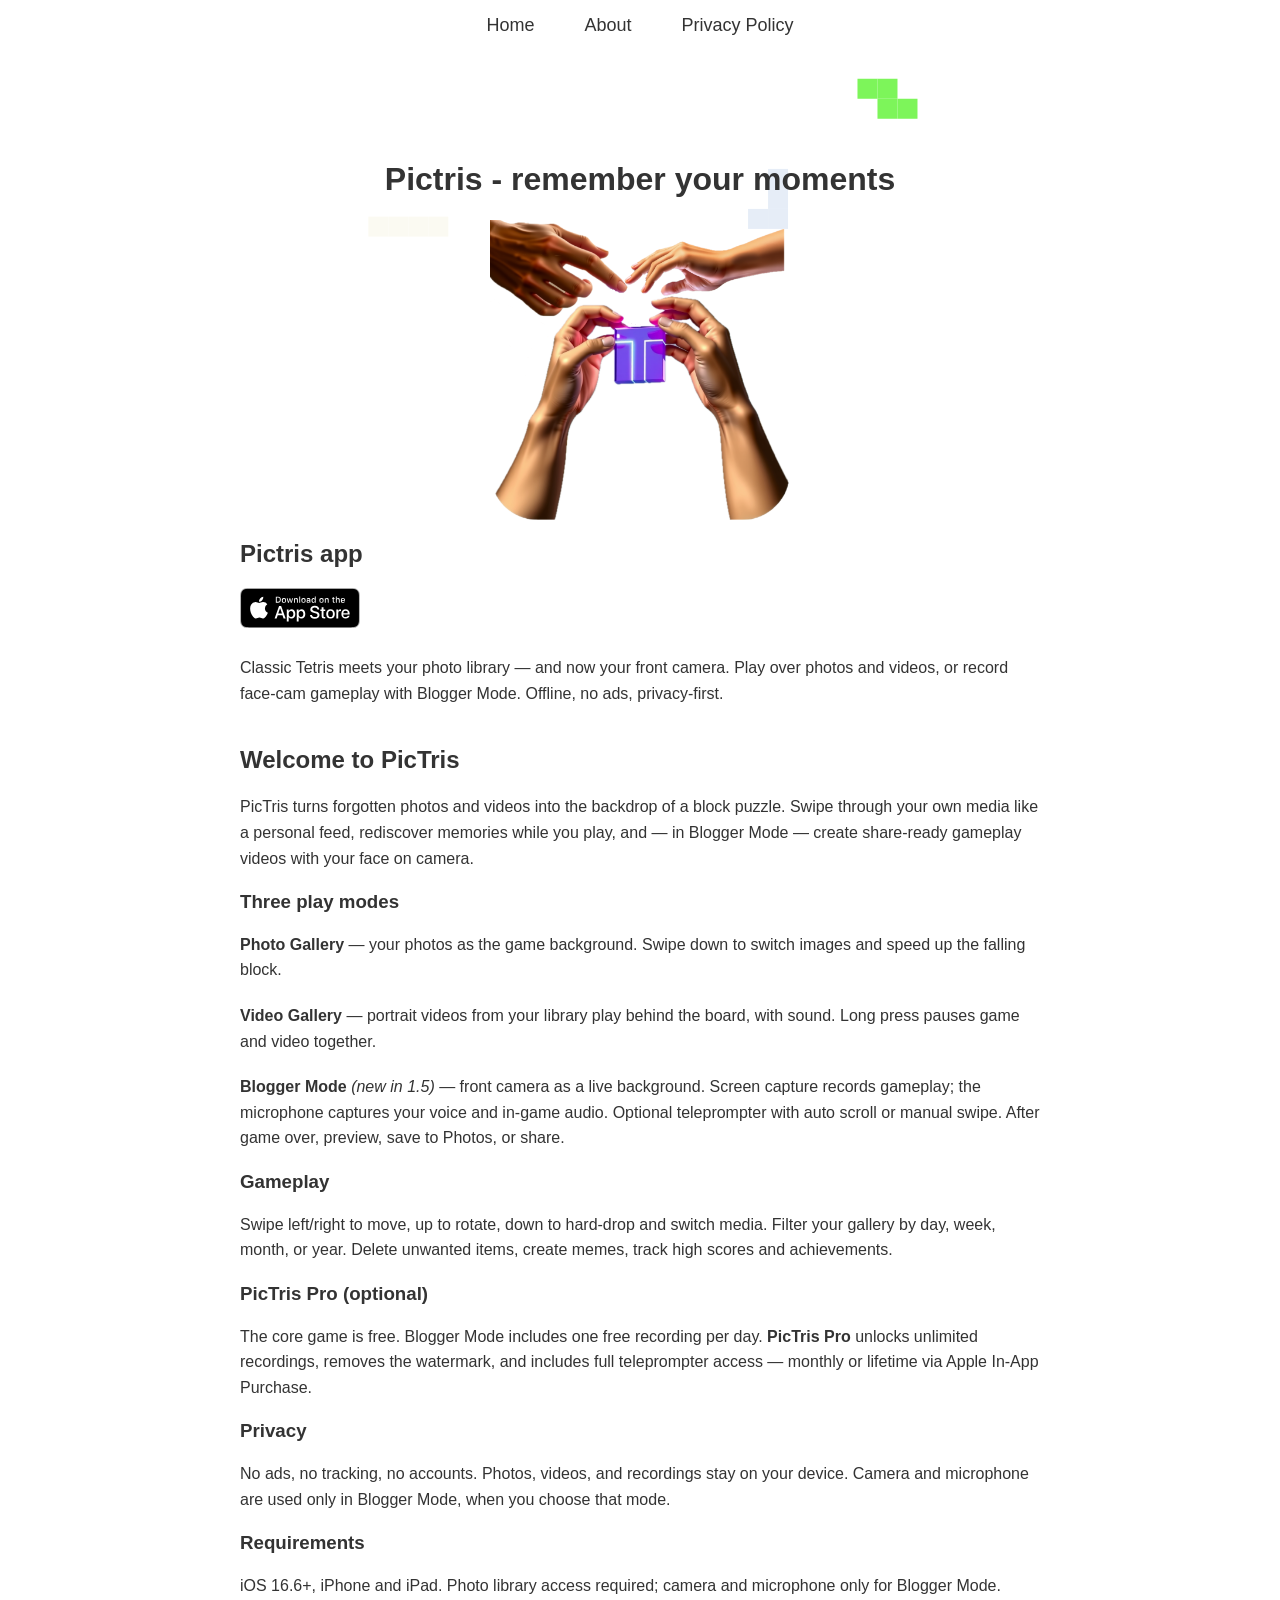
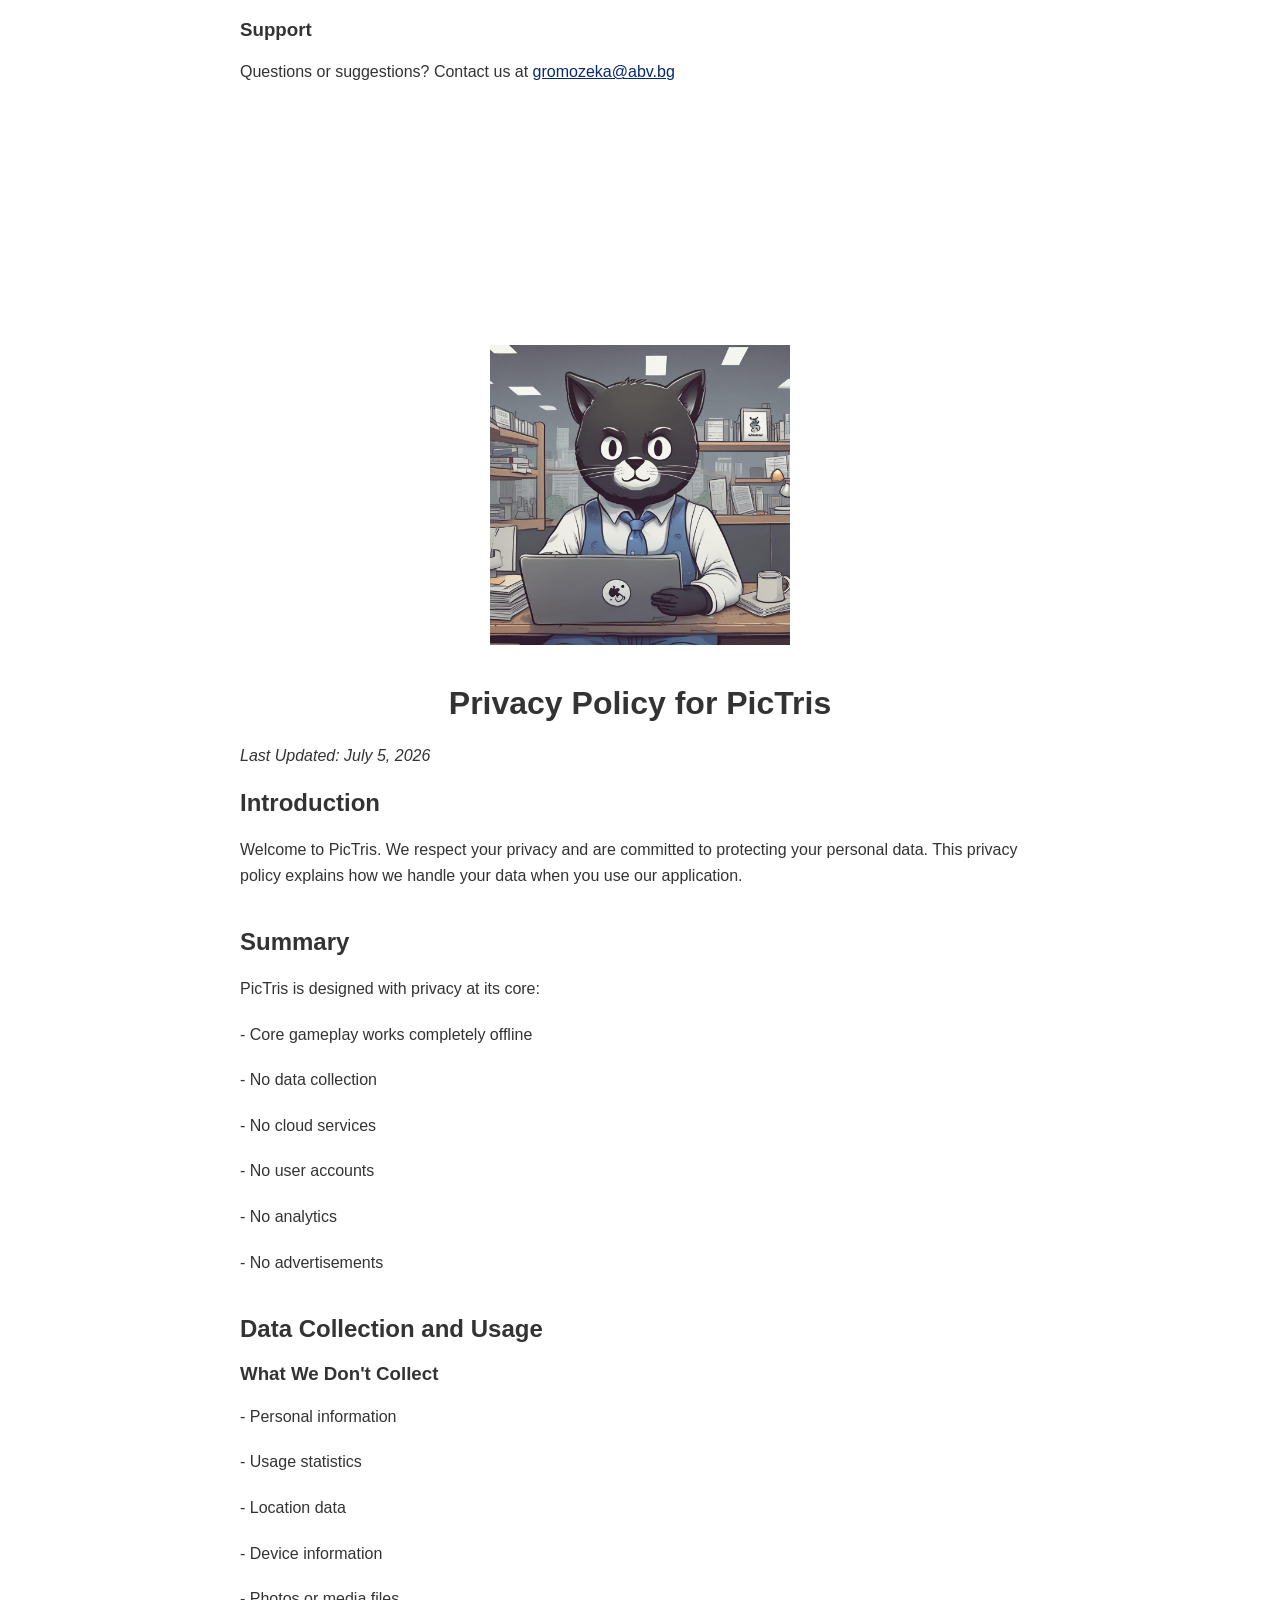
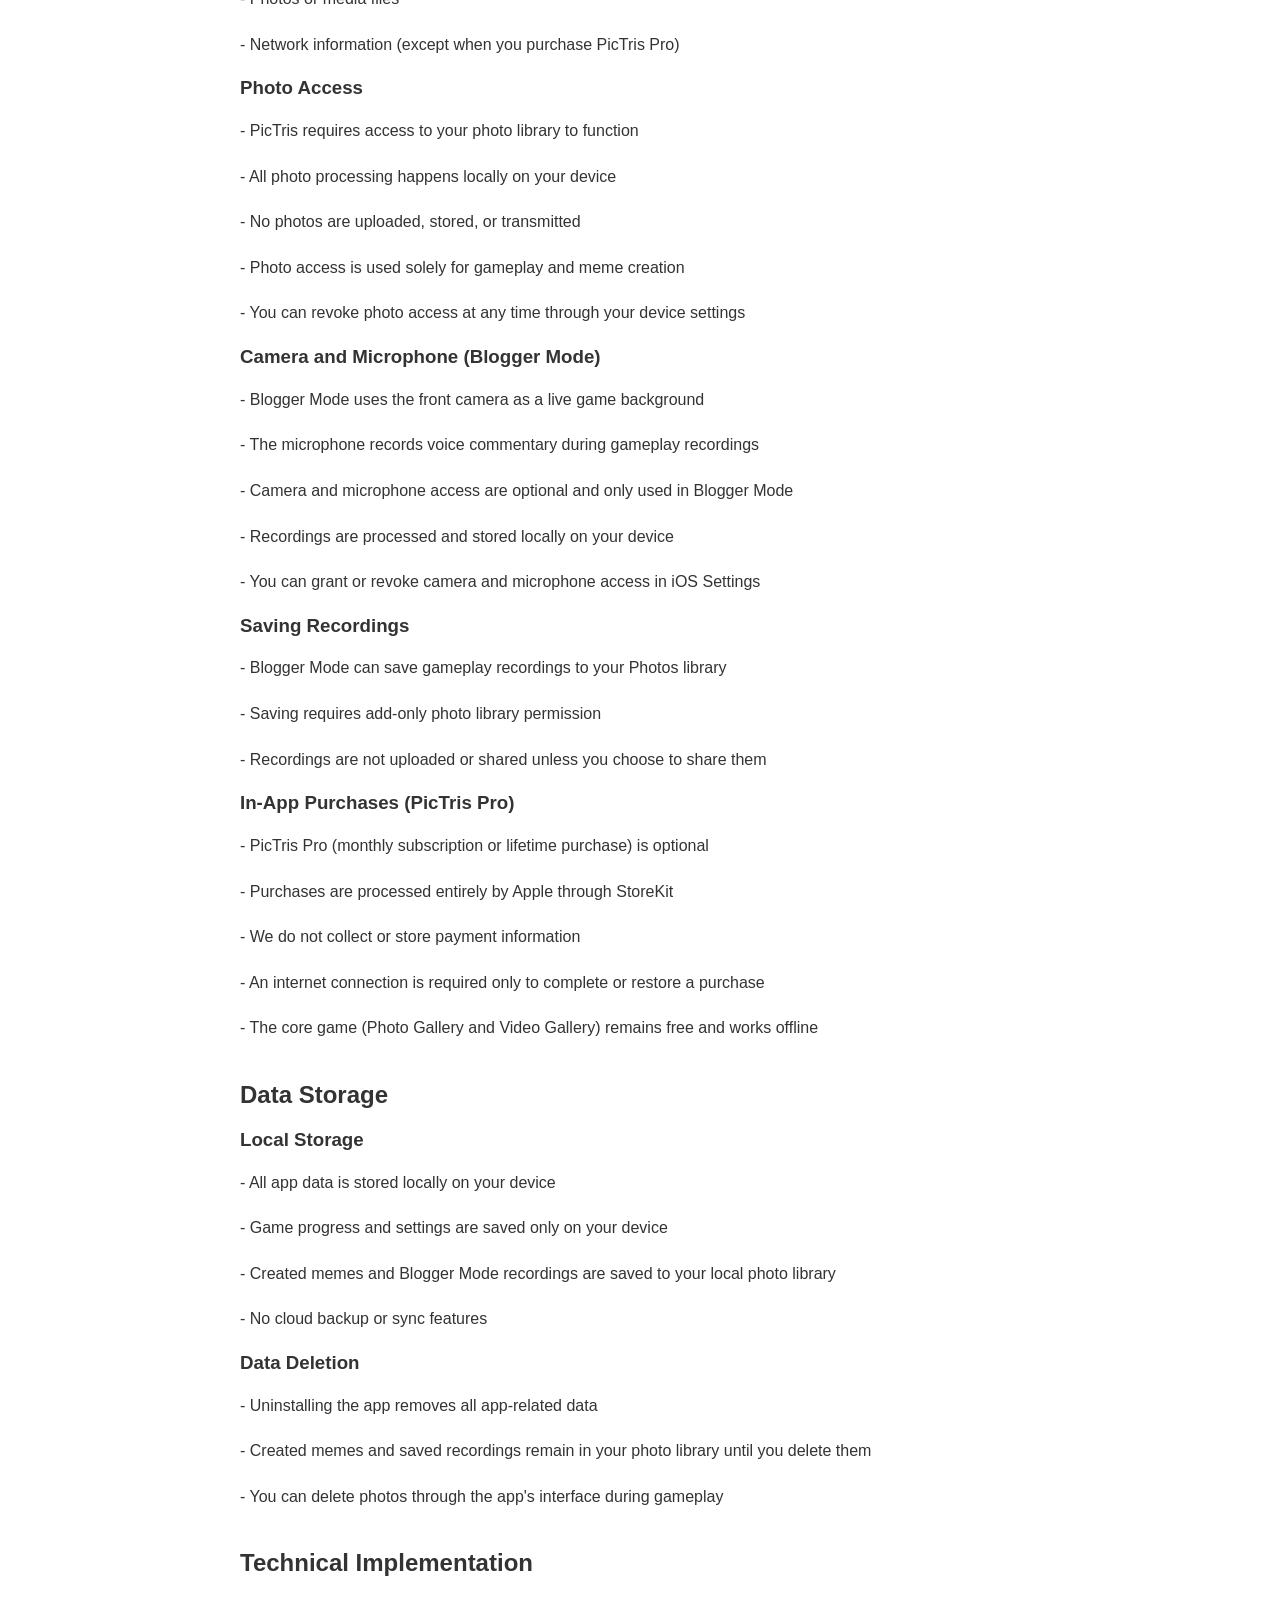
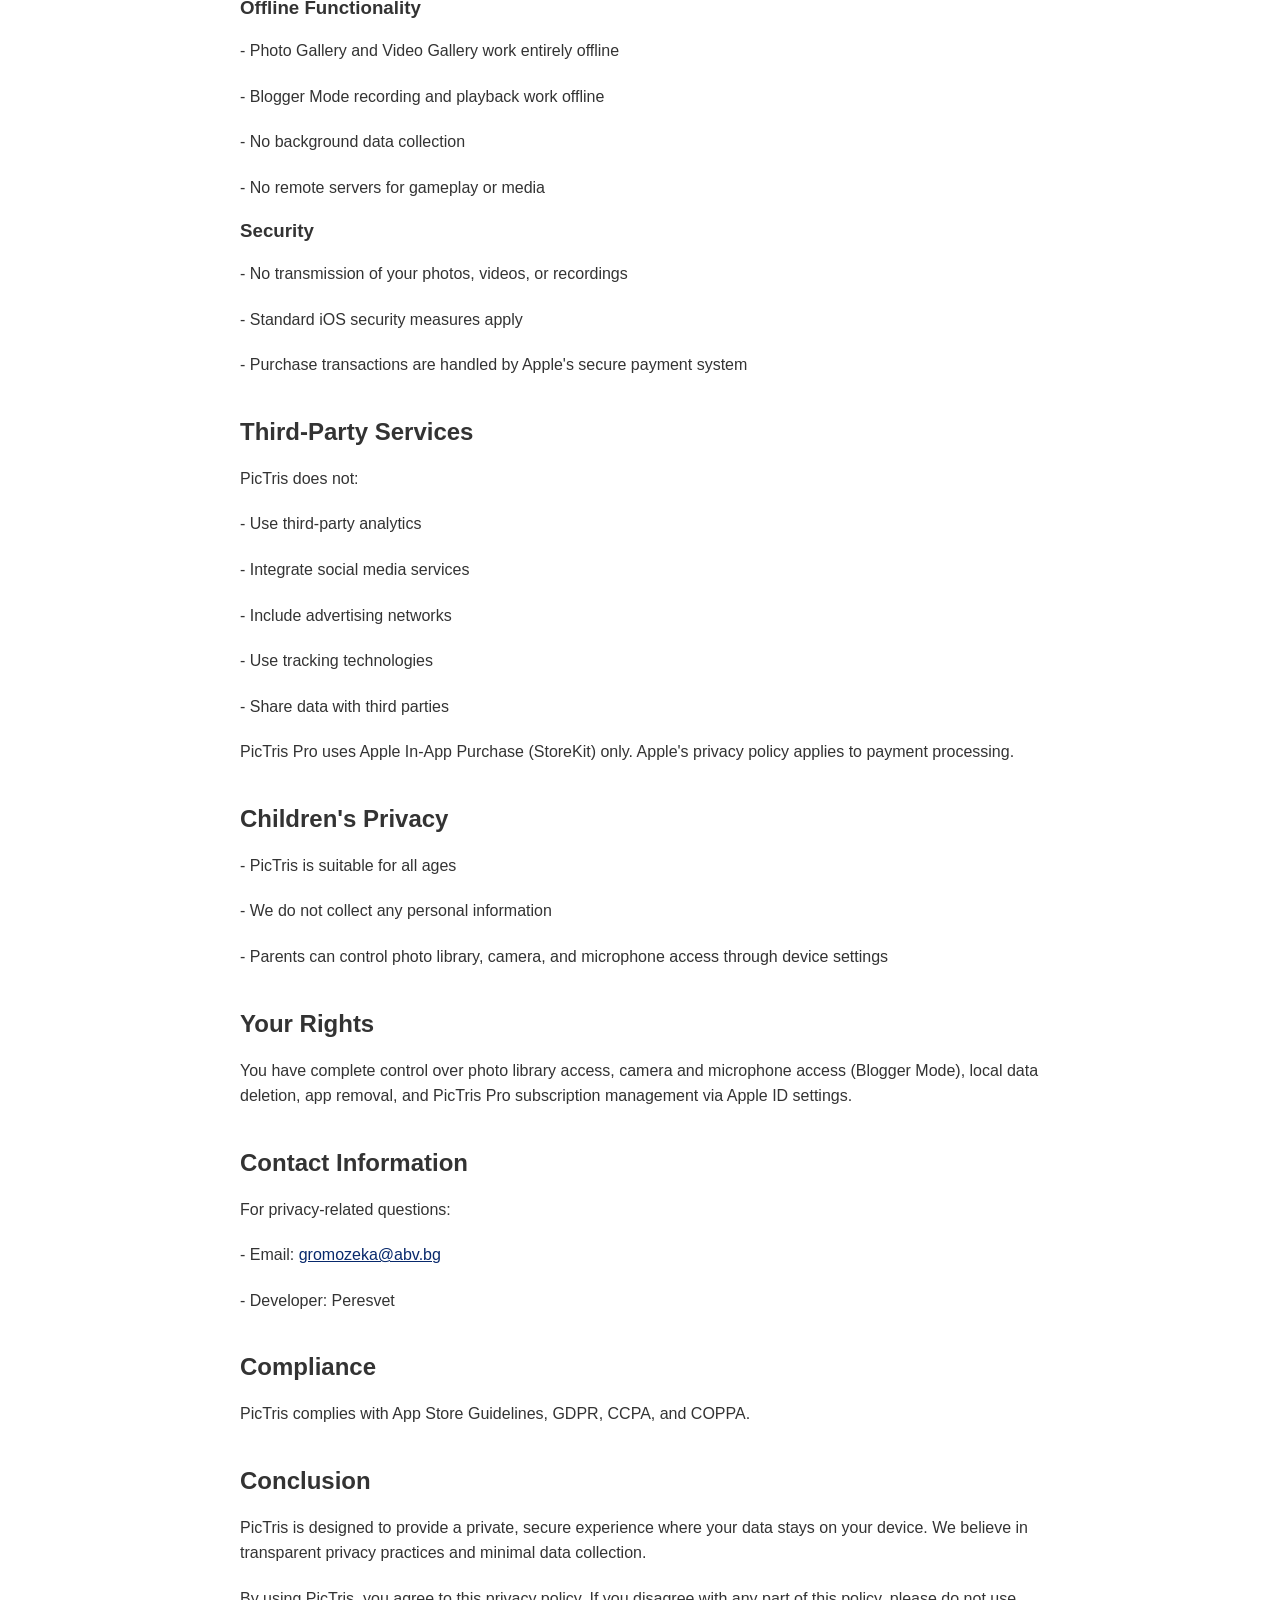
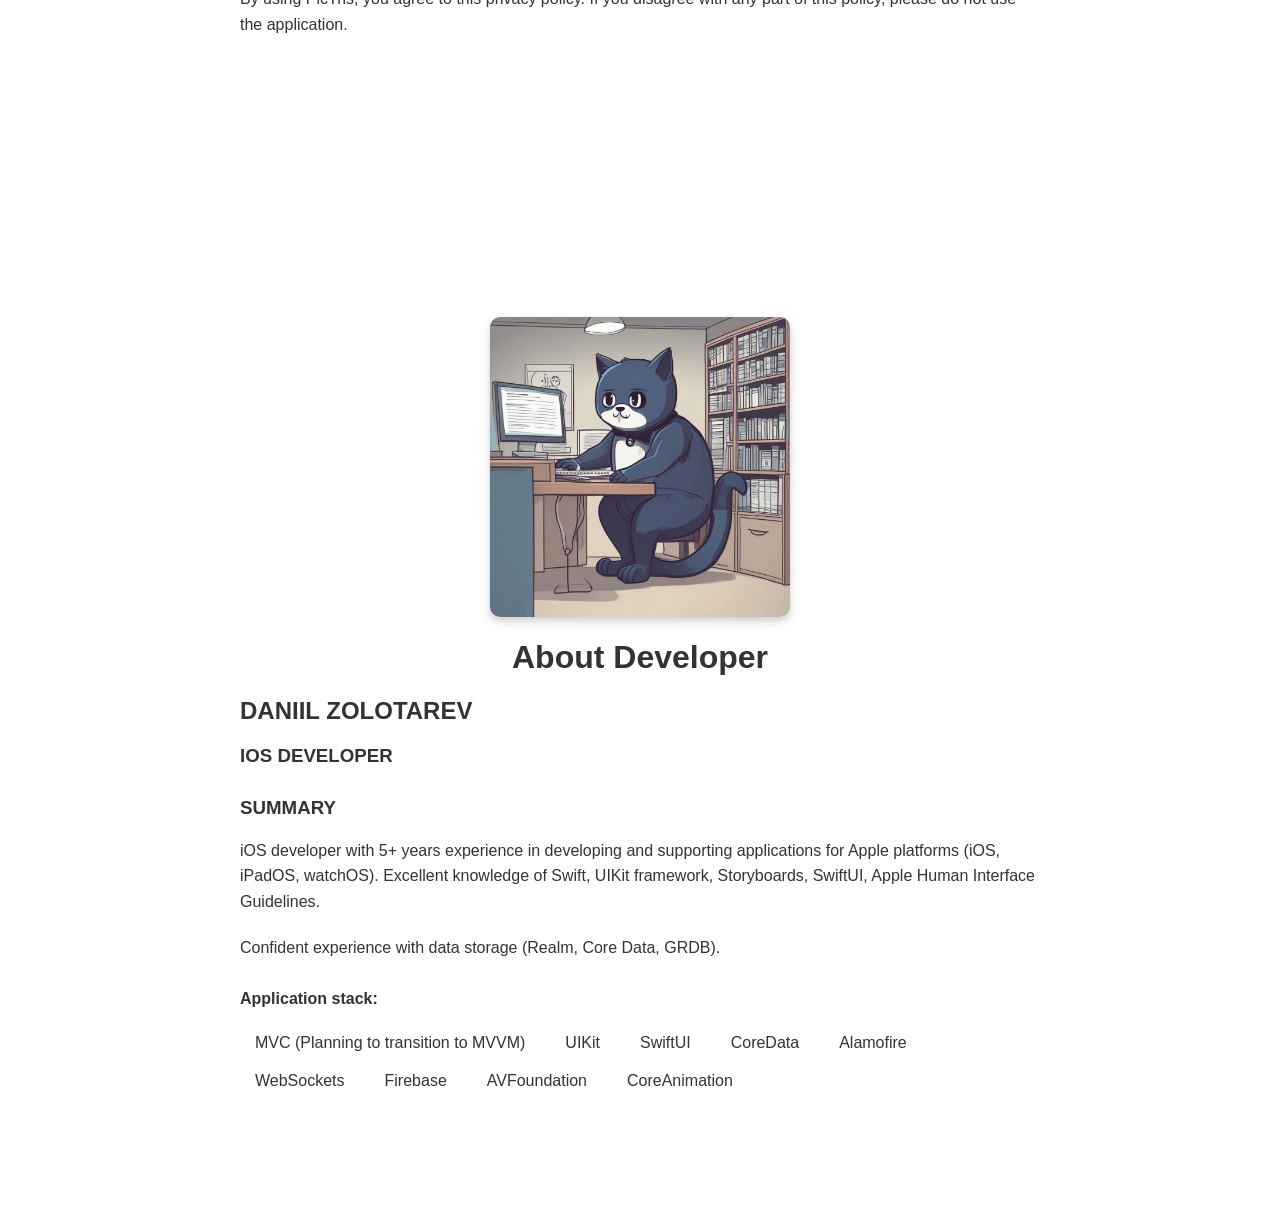
==== index.html @ 2f067158 "Update site for v1.5: Blogger Mode, Pro, privacy policy" ====
<!DOCTYPE html>
<html lang="ru">
<head>
    <meta charset="UTF-8">
    <meta name="viewport" content="width=device-width, initial-scale=1.0">
    <title>PicTris — Tetris meets your gallery</title>
    <link rel="stylesheet" href="styles.css">
    <script src="theme.js" defer></script>
    <style>
        /* Светлая тема */
        :root[data-theme="light"] {
            --bg-color: #ffffff;
            --text-color: #333333;
            --content-bg: rgba(255, 255, 255, 0.9);
            --menu-bg: rgba(255, 255, 255, 0.9);
            --link-color: #08296c;
            --heading-color: #333333;
            --privacy-bg: rgba(255, 255, 255, 0.9);
            --privacy-text: #333333;
            --background-color: #ffffff;
        }

        /* Темная тема */
        :root[data-theme="dark"] {
            --bg-color: #000000;
            --text-color: #ffffff;
            --content-bg: rgba(0, 0, 0, 0.7);
            --menu-bg: rgba(0, 0, 0, 0.7);
            --link-color: #ffffff;
            --heading-color: #ffffff;
            --privacy-bg: rgba(0, 0, 0, 0.7);
            --privacy-text: #ffffff;
            --background-color: #000000;
        }

        body {
            margin: 0;
            overflow-x: hidden;
            background-color: var(--bg-color);
            font-family: Arial, sans-serif;
            color: var(--text-color);
            transition: background-color 0.3s ease, color 0.3s ease;
        }
        canvas {
            position: fixed;
            top: 0;
            left: 0;
            z-index: -1;
            background-color: var(--bg-color);
        }
        .content {
            position: relative;
            z-index: 1;
            max-width: 800px;
            margin: 40px auto;
            padding: 20px;
            background: var(--content-bg);
            border-radius: 10px;
            overflow-wrap: break-word;
            word-wrap: break-word;
            color: var(--text-color);
        }
        h1, h2, h3, h4, h5, h6 {
            color: var(--heading-color);
        }
        p {
            line-height: 1.6;
            margin-bottom: 20px;
            color: var(--text-color);
            background-color: var(--background-color);
            transition: background-color 0.3s ease;
        }
        .section {
            margin-bottom: 40px;
        }
        .menu {
            position: fixed;
            top: 0;
            width: 100%;
            background: var(--menu-bg);
            z-index: 1000;
        }
        .menu nav ul {
            list-style: none;
            padding: 0;
            margin: 0;
            display: flex;
            justify-content: center;
        }
        .menu nav ul li {
            padding: 15px 25px;
        }
        .menu nav ul li a {
            color: var(--text-color);
            text-decoration: none;
            font-size: 18px;
            transition: color 0.3s ease;
        }
        .menu nav ul li a:hover {
            color: var(--link-color);
        }
        .content-section {
            padding: 80px 20px 20px;
            min-height: 100vh;
        }
        #privacy {
            background: var(--privacy-bg);
            color: var(--privacy-text);
        }
        @media (prefers-color-scheme: dark) {
            :root {
                --background-color: #1a1a1a;
                --text-color: #ffffff;
            }
        }
        @media (prefers-color-scheme: light) {
            :root {
                --background-color: #ffffff;
                --text-color: #333333;
            }
        }
        a {
            color: var(--link-color);
            transition: color 0.3s ease;
        }
        /* Добавляем плавные переходы для всех элементов */
        *, *::before, *::after {
            transition: background-color 0.3s ease, color 0.3s ease;
        }
        /* Стили для бейджей App Store */
        .app-store-badge {
            transition: opacity 0.3s ease;
        }

        /* В светлой теме показываем черный бейдж */
        :root[data-theme="light"] .light-badge {
            display: inline-block;
        }
        :root[data-theme="light"] .dark-badge {
            display: none;
        }

        /* В темной теме показываем белый бейдж */
        :root[data-theme="dark"] .light-badge {
            display: none;
        }
        :root[data-theme="dark"] .dark-badge {
            display: inline-block;
        }

        h1 {
            text-align: center;
            color: var(--heading-color);
        }

        /* Стили для логотипа Sign in with Apple */
        .apple-sign-in-logo {
            transition: opacity 0.3s ease;
        }

        /* В светлой теме показываем черный логотип */
        :root[data-theme="light"] .apple-sign-in-logo {
            filter: none;
        }

        /* В темной теме инвертируем цвет логотипа */
        :root[data-theme="dark"] .apple-sign-in-logo {
            filter: invert(1);
        }

        /* Стили для секции About */
        .summary-section, .experience-section {
            margin: 30px 0;
        }

        .date {
            color: var(--text-color);
            font-style: italic;
        }

        .position {
            font-weight: bold;
            color: var(--heading-color);
        }

        .tech-stack {
            list-style-type: none;
            padding: 0;
            display: flex;
            flex-wrap: wrap;
            gap: 10px;
        }

        .tech-stack li {
            background: var(--content-bg);
            padding: 5px 15px;
            border-radius: 15px;
            color: var(--text-color);
        }

        .developer-cat {
            box-shadow: 0 4px 8px rgba(0, 0, 0, 0.2);
            transition: transform 0.3s ease;
        }
        
        .developer-cat:hover {
            transform: scale(1.02);
        }
    </style>
</head>
<body>
    <canvas id="canvas"></canvas>
    
    <div class="menu">
        <nav>
            <ul>
                <li><a href="#start">Home</a></li>
                <li><a href="#about">About</a></li>
                <li><a href="#privacy">Privacy Policy</a></li>
            </ul>
        </nav>
    </div>

    <div id="home" class="content-section">
        <div class="content">
            <h1>Pictris - remember your moments</h1>
            
            <div class="section">
                <img src="images/arm_pictris3.png" 
                 alt="icon pictris"
                 width="300" 
                 height="300"
                 style="display: block; margin: 0 auto;"
                 title="icon pictris">
                 <h2>Pictris app</h2>
               
                <p>
                    <a href="https://apps.apple.com/bg/app/pictris/id6739788238" target="_blank" rel="noopener noreferrer">
                        <img src="images/US/Download_on_App_Store/Black_lockup/SVG/Download_on_the_App_Store_Badge_US-UK_RGB_blk_092917.svg" 
                             alt="Download on App Store"
                             width="120" 
                             height="40"
                             title="Download on App Store"
                             class="app-store-badge light-badge">
                        <img src="images/US/Download_on_App_Store/White_lockup/SVG/Download_on_the_App_Store_Badge_US-UK_RGB_wht_092917.svg" 
                             alt="Download on App Store"
                             width="120" 
                             height="40"
                             title="Download on App Store"
                             class="app-store-badge dark-badge">
                    </a>
                
                </p>
                <p>Classic Tetris meets your photo library — and now your front camera. Play over photos and videos, or record face-cam gameplay with Blogger Mode. Offline, no ads, privacy-first.</p>
            </div>

            <div class="section" id="start">
                <h2>Welcome to PicTris</h2>
                <p>PicTris turns forgotten photos and videos into the backdrop of a block puzzle. Swipe through your own media like a personal feed, rediscover memories while you play, and — in Blogger Mode — create share-ready gameplay videos with your face on camera.</p>

                <h3>Three play modes</h3>
                <p><strong>Photo Gallery</strong> — your photos as the game background. Swipe down to switch images and speed up the falling block.</p>
                <p><strong>Video Gallery</strong> — portrait videos from your library play behind the board, with sound. Long press pauses game and video together.</p>
                <p><strong>Blogger Mode</strong> <em>(new in 1.5)</em> — front camera as a live background. Screen capture records gameplay; the microphone captures your voice and in-game audio. Optional teleprompter with auto scroll or manual swipe. After game over, preview, save to Photos, or share.</p>

                <h3>Gameplay</h3>
                <p>Swipe left/right to move, up to rotate, down to hard-drop and switch media. Filter your gallery by day, week, month, or year. Delete unwanted items, create memes, track high scores and achievements.</p>

                <h3>PicTris Pro (optional)</h3>
                <p>The core game is free. Blogger Mode includes one free recording per day. <strong>PicTris Pro</strong> unlocks unlimited recordings, removes the watermark, and includes full teleprompter access — monthly or lifetime via Apple In-App Purchase.</p>

                <h3>Privacy</h3>
                <p>No ads, no tracking, no accounts. Photos, videos, and recordings stay on your device. Camera and microphone are used only in Blogger Mode, when you choose that mode.</p>

                <h3>Requirements</h3>
                <p>iOS 16.6+, iPhone and iPad. Photo library access required; camera and microphone only for Blogger Mode.</p>

                <h3>Support</h3>
                <p>Questions or suggestions? Contact us at <a href="mailto:gromozeka@abv.bg">gromozeka@abv.bg</a></p>
            </div>
        </div>
    </div>

    <div id="privacy" class="content-section">
        <div class="content">
            <div class="section">
                <img src="images/Cat with planshet.jpg" 
                     alt="cat with laptop"
                     width="300" 
                     height="300"
                     style="display: block; margin: 0 auto;"
                     title="cat with laptop">
            </div>
            
            <h1>Privacy Policy for PicTris</h1>
            <p class="date">Last Updated: July 5, 2026</p>
            
            <div class="section">
                <h2>Introduction</h2>
                <p>Welcome to PicTris. We respect your privacy and are committed to protecting your personal data. This privacy policy explains how we handle your data when you use our application.</p>
            </div>

            <div class="section">
                <h2>Summary</h2>
                <p>PicTris is designed with privacy at its core:</p>
                <p>- Core gameplay works completely offline</p>
                <p>- No data collection</p>
                <p>- No cloud services</p>
                <p>- No user accounts</p>
                <p>- No analytics</p>
                <p>- No advertisements</p>
            </div>

            <div class="section">
                <h2>Data Collection and Usage</h2>
                <h3>What We Don't Collect</h3>
                <p>- Personal information</p>
                <p>- Usage statistics</p>
                <p>- Location data</p>
                <p>- Device information</p>
                <p>- Photos or media files</p>
                <p>- Network information (except when you purchase PicTris Pro)</p>

                <h3>Photo Access</h3>
                <p>- PicTris requires access to your photo library to function</p>
                <p>- All photo processing happens locally on your device</p>
                <p>- No photos are uploaded, stored, or transmitted</p>
                <p>- Photo access is used solely for gameplay and meme creation</p>
                <p>- You can revoke photo access at any time through your device settings</p>

                <h3>Camera and Microphone (Blogger Mode)</h3>
                <p>- Blogger Mode uses the front camera as a live game background</p>
                <p>- The microphone records voice commentary during gameplay recordings</p>
                <p>- Camera and microphone access are optional and only used in Blogger Mode</p>
                <p>- Recordings are processed and stored locally on your device</p>
                <p>- You can grant or revoke camera and microphone access in iOS Settings</p>

                <h3>Saving Recordings</h3>
                <p>- Blogger Mode can save gameplay recordings to your Photos library</p>
                <p>- Saving requires add-only photo library permission</p>
                <p>- Recordings are not uploaded or shared unless you choose to share them</p>

                <h3>In-App Purchases (PicTris Pro)</h3>
                <p>- PicTris Pro (monthly subscription or lifetime purchase) is optional</p>
                <p>- Purchases are processed entirely by Apple through StoreKit</p>
                <p>- We do not collect or store payment information</p>
                <p>- An internet connection is required only to complete or restore a purchase</p>
                <p>- The core game (Photo Gallery and Video Gallery) remains free and works offline</p>
            </div>

            <div class="section">
                <h2>Data Storage</h2>
                <h3>Local Storage</h3>
                <p>- All app data is stored locally on your device</p>
                <p>- Game progress and settings are saved only on your device</p>
                <p>- Created memes and Blogger Mode recordings are saved to your local photo library</p>
                <p>- No cloud backup or sync features</p>

                <h3>Data Deletion</h3>
                <p>- Uninstalling the app removes all app-related data</p>
                <p>- Created memes and saved recordings remain in your photo library until you delete them</p>
                <p>- You can delete photos through the app's interface during gameplay</p>
            </div>

            <div class="section">
                <h2>Technical Implementation</h2>
                <h3>Offline Functionality</h3>
                <p>- Photo Gallery and Video Gallery work entirely offline</p>
                <p>- Blogger Mode recording and playback work offline</p>
                <p>- No background data collection</p>
                <p>- No remote servers for gameplay or media</p>

                <h3>Security</h3>
                <p>- No transmission of your photos, videos, or recordings</p>
                <p>- Standard iOS security measures apply</p>
                <p>- Purchase transactions are handled by Apple's secure payment system</p>
            </div>

            <div class="section">
                <h2>Third-Party Services</h2>
                <p>PicTris does not:</p>
                <p>- Use third-party analytics</p>
                <p>- Integrate social media services</p>
                <p>- Include advertising networks</p>
                <p>- Use tracking technologies</p>
                <p>- Share data with third parties</p>
                <p>PicTris Pro uses Apple In-App Purchase (StoreKit) only. Apple's privacy policy applies to payment processing.</p>
            </div>

            <div class="section">
                <h2>Children's Privacy</h2>
                <p>- PicTris is suitable for all ages</p>
                <p>- We do not collect any personal information</p>
                <p>- Parents can control photo library, camera, and microphone access through device settings</p>
            </div>

            <div class="section">
                <h2>Your Rights</h2>
                <p>You have complete control over photo library access, camera and microphone access (Blogger Mode), local data deletion, app removal, and PicTris Pro subscription management via Apple ID settings.</p>
            </div>

            <div class="section">
                <h2>Contact Information</h2>
                <p>For privacy-related questions:</p>
                <p>- Email: <a href="mailto:gromozeka@abv.bg">gromozeka@abv.bg</a></p>
                <p>- Developer: Peresvet</p>
            </div>

            <div class="section">
                <h2>Compliance</h2>
                <p>PicTris complies with App Store Guidelines, GDPR, CCPA, and COPPA.</p>
            </div>

            <div class="section">
                <h2>Conclusion</h2>
                <p>PicTris is designed to provide a private, secure experience where your data stays on your device. We believe in transparent privacy practices and minimal data collection.</p>
                <p>By using PicTris, you agree to this privacy policy. If you disagree with any part of this policy, please do not use the application.</p>
            </div>
        </div>
    </div>

    <div id="about" class="content-section">
        <div class="content">
            <img src="images/Cat with the laptop.jpg" 
                 alt="Developer Cat"
                 width="300" 
                 height="300"
                 style="display: block; 
                        margin: 20px auto; 
                        border-radius: 10px;"
                 class="developer-cat">
            
            <h1>About Developer</h1>
            
            <div class="section">
                <h2>DANIIL ZOLOTAREV</h2>
                <h3>IOS DEVELOPER</h3>
                
                <div class="summary-section">
                    <h3>SUMMARY</h3>
                    <p>iOS developer with 5+ years experience in developing and supporting applications for
                    Apple platforms (iOS, iPadOS, watchOS). Excellent knowledge of Swift, UIKit
                    framework, Storyboards, SwiftUI, Apple Human Interface Guidelines.</p>
                    <p>Confident experience with data storage (Realm, Core Data, GRDB).</p>
                </div>

                <div class="experience-section">
                    <h4>Application stack:</h4>
                    <ul class="tech-stack">
                        <li>MVC (Planning to transition to MVVM)</li>
                        <li>UIKit</li>
                        <li>SwiftUI</li>
                        <li>CoreData</li>
                        <li>Alamofire</li>
                        <li>WebSockets</li>
                        <li>Firebase</li>
                        <li>AVFoundation</li>
                        <li>CoreAnimation</li>
                    </ul>
                </div>
            </div>
        </div>
    </div>

    <script>
        const canvas = document.getElementById('canvas');
        const ctx = canvas.getContext('2d');
        
        // Устанавливаем размер холста на весь экран
        function resizeCanvas() {
            canvas.width = window.innerWidth;
            canvas.height = window.innerHeight;
        }
        
        window.addEventListener('resize', resizeCanvas);
        resizeCanvas();

        // Массив для хранения падающих объектов
        const objects = [];
        
        // Определяем фигуры тетриса
        const TETROMINOS = {
            I: [[1, 1, 1, 1]],
            O: [[1, 1], 
                [1, 1]],
            T: [[0, 1, 0],
                [1, 1, 1]],
            L: [[1, 0],
                [1, 0],
                [1, 1]],
            J: [[0, 1],
                [0, 1],
                [1, 1]],
            S: [[0, 1, 1],
                [1, 1, 0]],
            Z: [[1, 1, 0],
                [0, 1, 1]]
        };

        function getRandomColor() {
            const letters = '0123456789ABCDEF';
            let color = '#';
            for (let i = 0; i < 6; i++) {
                color += letters[Math.floor(Math.random() * 16)];
            }
            return color;
        }

        function createObject() {
            const shapes = Object.keys(TETROMINOS);
            const randomShape = shapes[Math.floor(Math.random() * shapes.length)];
            const tetrominoMatrix = TETROMINOS[randomShape];
            
            const object = {
                x: Math.random() * (canvas.width - 100),
                y: -50,
                speed: 1 + Math.random() * 2,
                shape: tetrominoMatrix,
                color: getRandomColor()
            };
            
            objects.push(object);
        }

        function drawObject(obj) {
            ctx.fillStyle = obj.color;
            const blockSize = 20;
            
            obj.shape.forEach((row, i) => {
                row.forEach((cell, j) => {
                    if (cell) {
                        ctx.fillRect(
                            obj.x + j * blockSize, 
                            obj.y + i * blockSize, 
                            blockSize, 
                            blockSize
                        );
                    }
                });
            });
        }

        function updateObjects() {
            for (let i = objects.length - 1; i >= 0; i--) {
                objects[i].y += objects[i].speed;
                
                if (objects[i].y > canvas.height) {
                    objects.splice(i, 1);
                }
            }
        }

        function animate() {
            // Заменим непрозрачный черный фон на цвет из CSS переменной с прозрачностью
            const backgroundColor = getComputedStyle(document.documentElement).getPropertyValue('--bg-color');
            ctx.fillStyle = backgroundColor.trim();
            ctx.fillRect(0, 0, canvas.width, canvas.height);
            
            if (Math.random() < 0.03) {
                createObject();
            }
            
            updateObjects();
            objects.forEach(drawObject);
            
            requestAnimationFrame(animate);
        }

        animate();

        // Плавная прокрутка для меню
        document.querySelectorAll('a[href^="#"]').forEach(anchor => {
            anchor.addEventListener('click', function (e) {
                e.preventDefault();
                document.querySelector(this.getAttribute('href')).scrollIntoView({
                    behavior: 'smooth'
                });
            });
        });

        const root = document.documentElement;

        // Функция для установки темы
        function setTheme(isDark) {
            root.setAttribute('data-theme', isDark ? 'dark' : 'light');
        }

        // Слушатель для системных настроек темы
        window.matchMedia('(prefers-color-scheme: dark)').addEventListener('change', (e) => {
            setTheme(e.matches);
        });

        // Установка начальной темы
        setTheme(window.matchMedia('(prefers-color-scheme: dark)').matches);
    </script>
</body>
</html>
---- styles.css ----
:root[data-theme="light"] {
  --background-color: #ffffff;
  --text-color: #1a1a1a;
  --primary-color: #2196f3;
  --secondary-color: #f8f9fa;
  --border-color: #dee2e6;
}

:root[data-theme="dark"] {
  --background-color: #121212;
  --text-color: #ffffff;
  --primary-color: #64b5f6;
  --secondary-color: #1e1e1e;
  --border-color: #2d2d2d;
}

body {
  background-color: var(--background-color);
  color: var(--text-color);
  margin: 0;
  padding: 0;
  min-height: 100vh;
  -webkit-transition: background-color 0.3s ease, color 0.3s ease;
  transition: background-color 0.3s ease, color 0.3s ease;
  
  /* Принудительное применение стилей для Safari */
  -webkit-font-smoothing: antialiased;
  -moz-osx-font-smoothing: grayscale;
}

/* Добавим медиа-запросы специально для Safari */
@media not all and (min-resolution:.001dpcm) { 
    @supports (-webkit-appearance:none) {
        body {
            -webkit-transition: none;
            transition: none;
        }
    }
}

/* Примеры использования для других элементов */
.card {
  background-color: var(--secondary-color);
  border: 1px solid var(--border-color);
}

.button {
  background-color: var(--primary-color);
  color: var(--text-color);
}
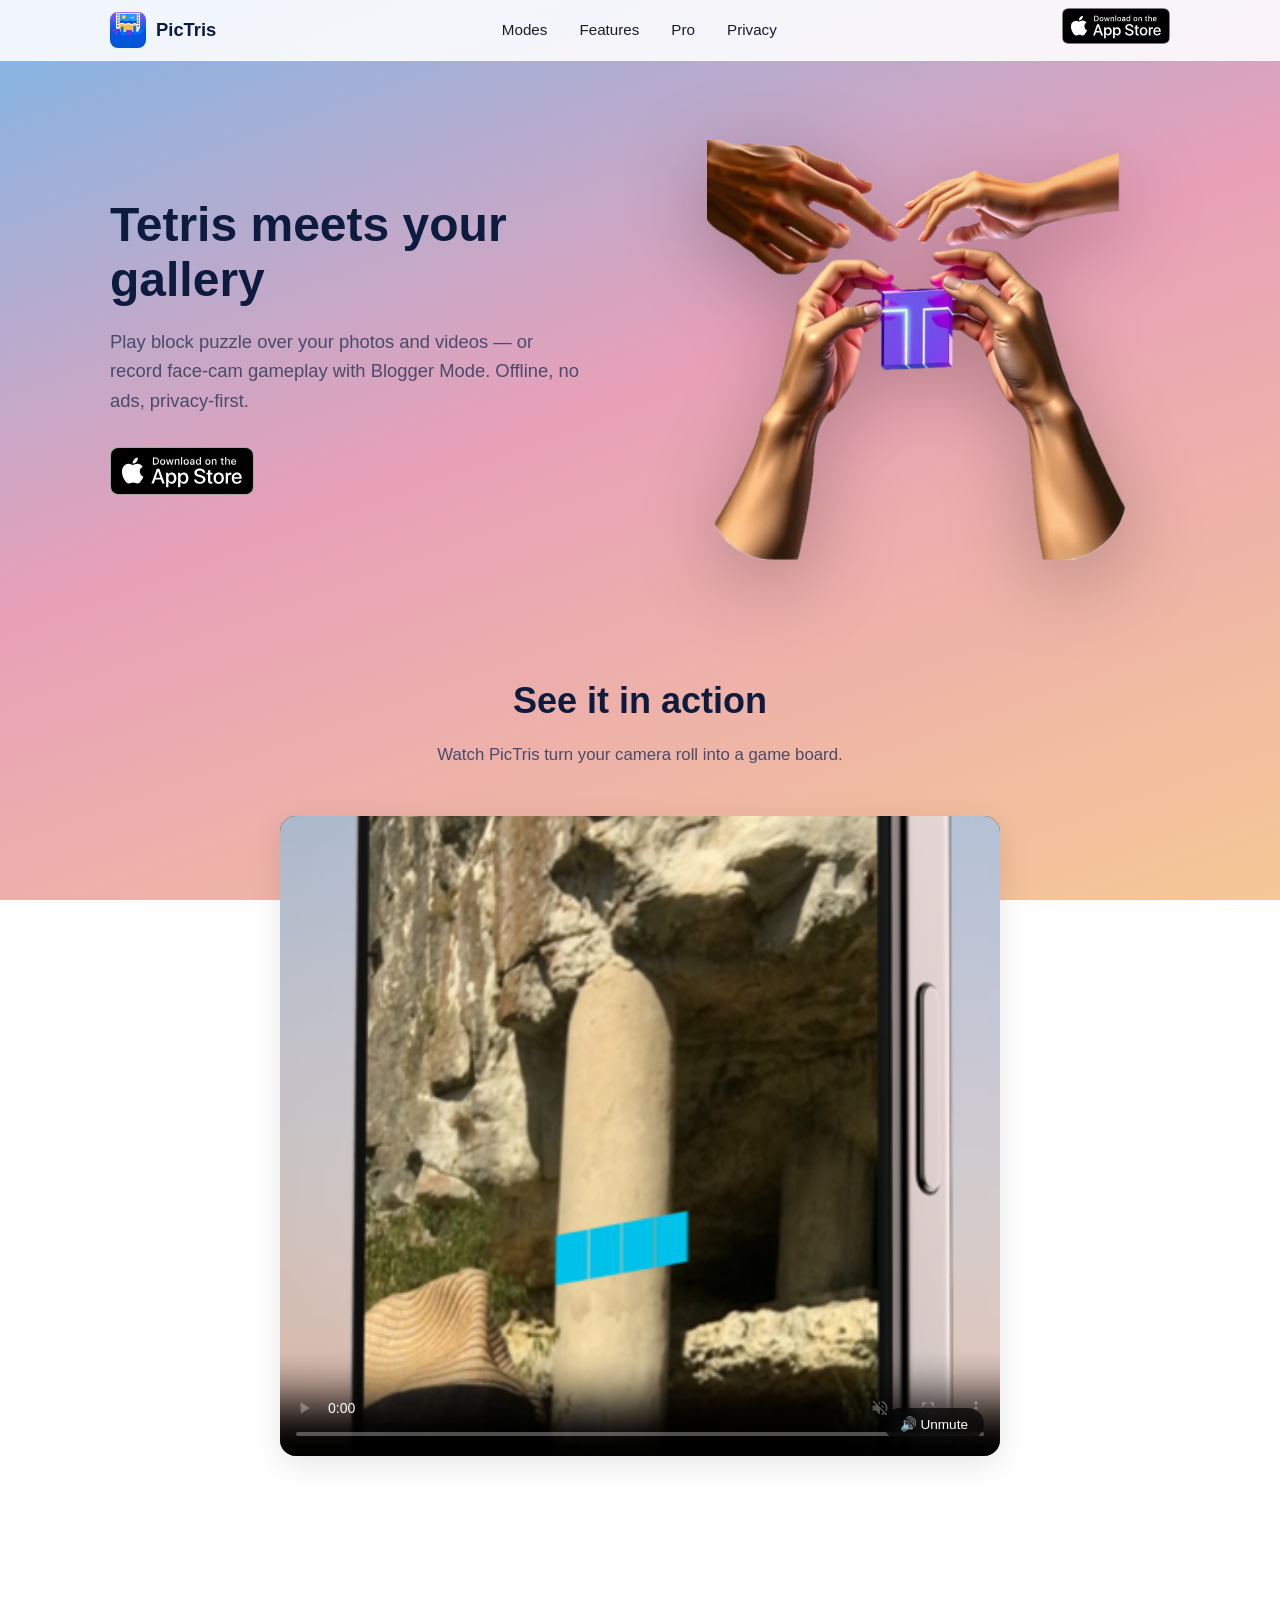
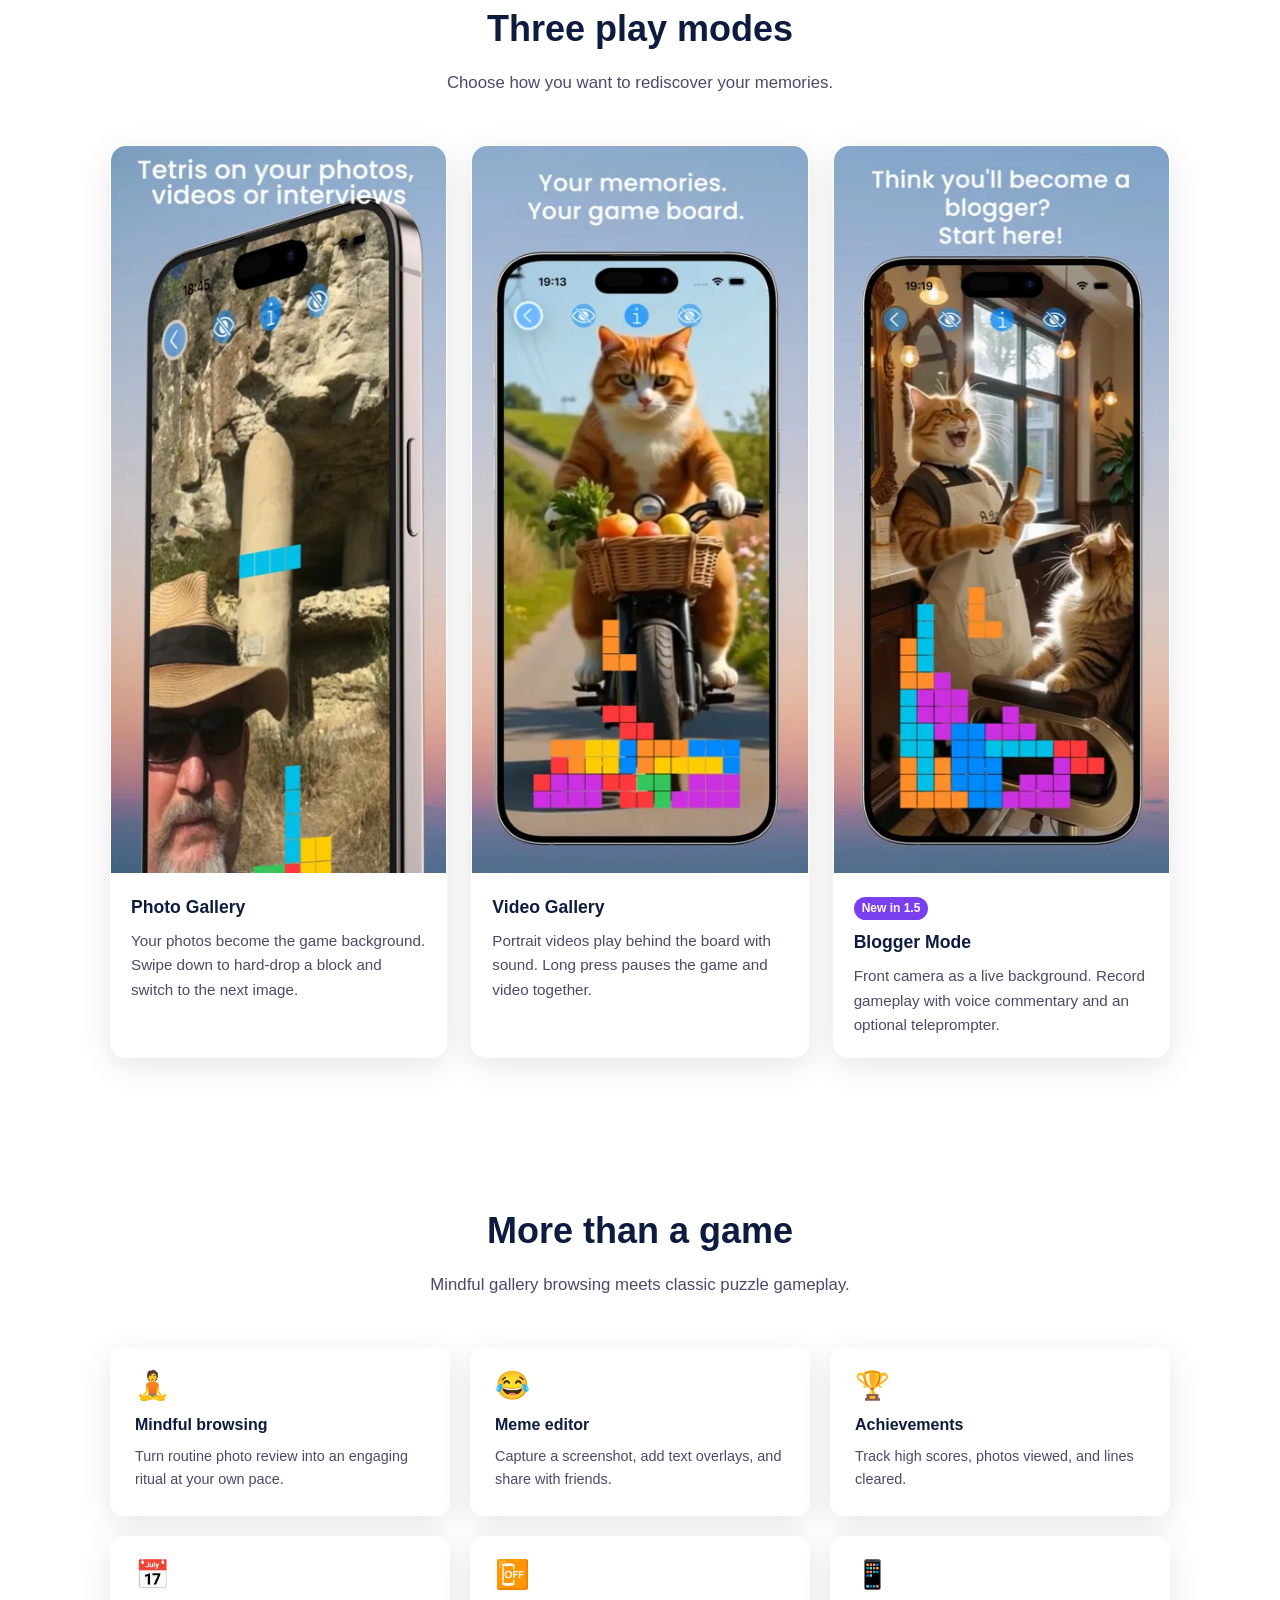
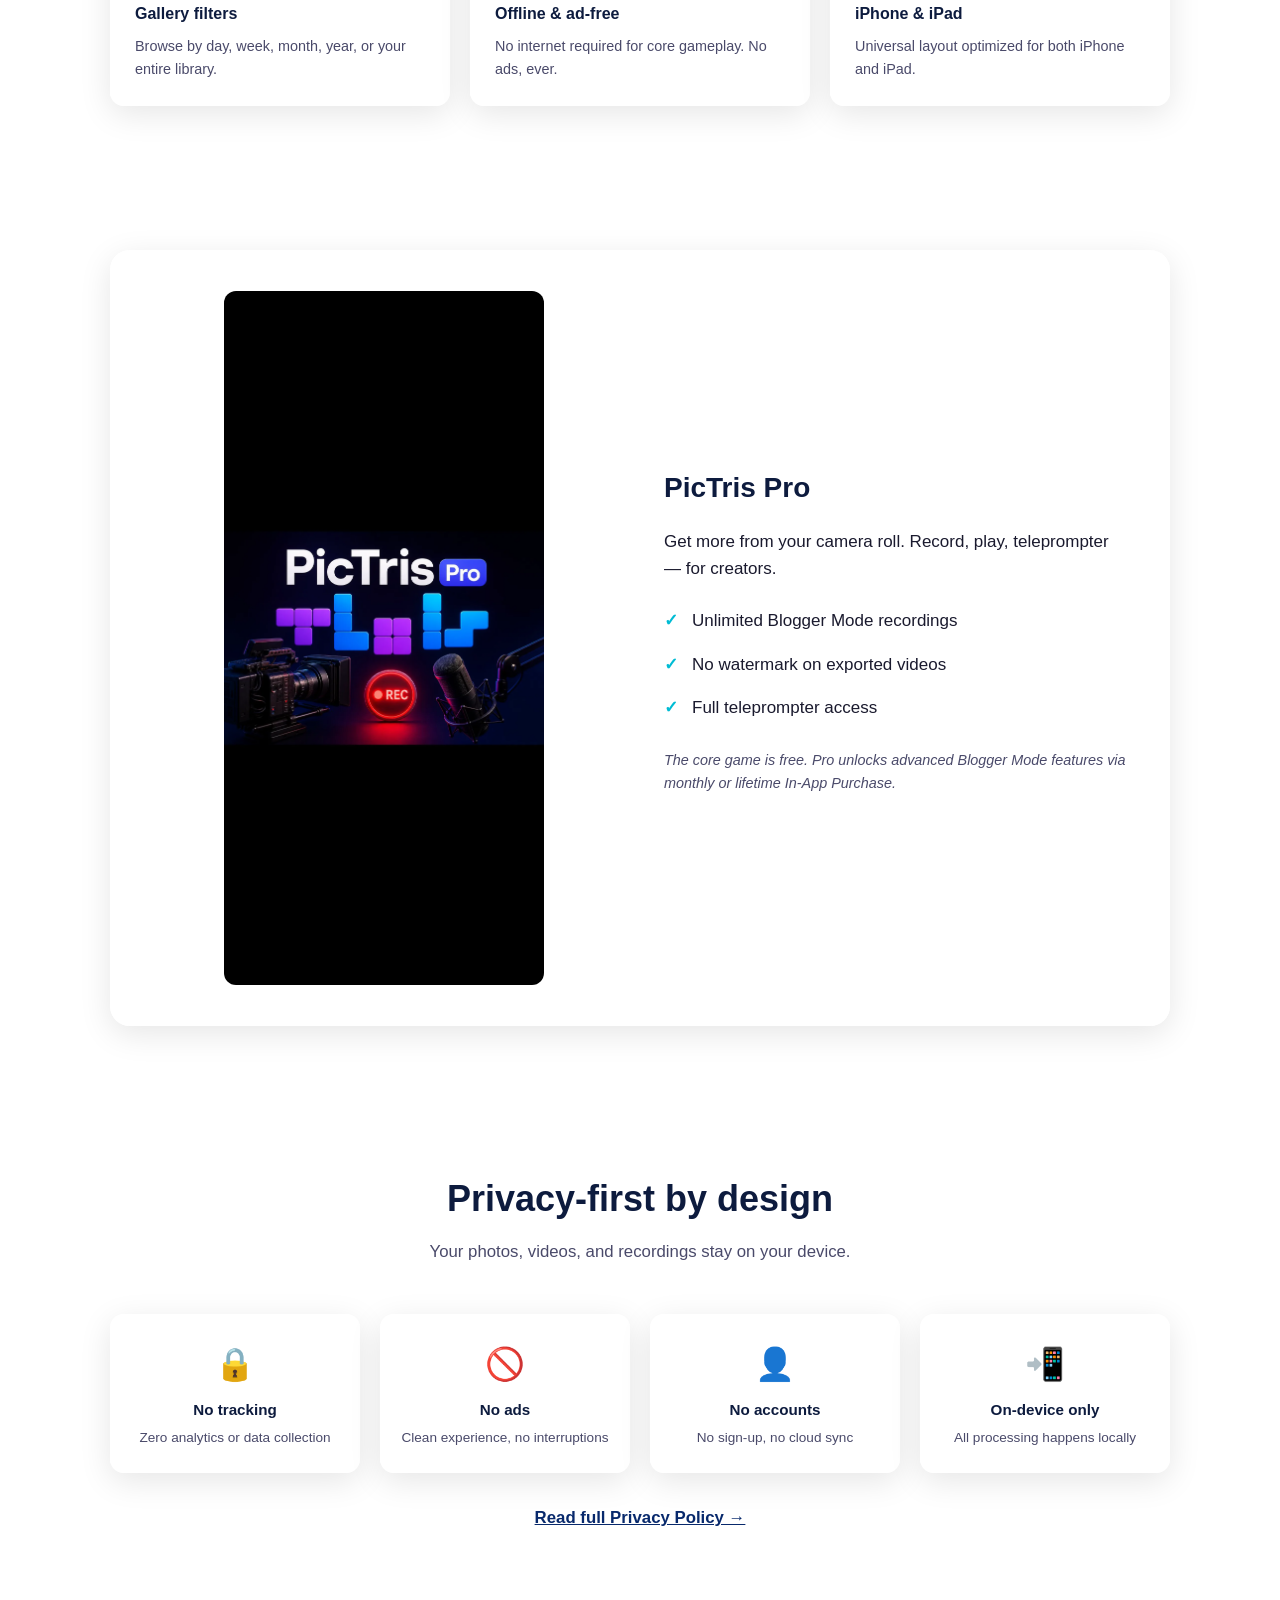
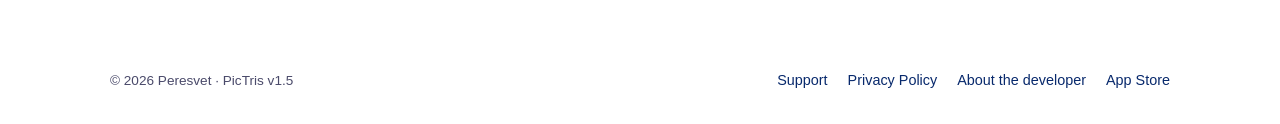
==== commit 5e51fe26: "Add About and Privacy pages, update index structure, and enhance site assets for v1.6" ====
--- a/index.html
+++ b/index.html
@@ -1,597 +1,265 @@
 <!DOCTYPE html>
-<html lang="ru">
+<html lang="en">
 <head>
     <meta charset="UTF-8">
     <meta name="viewport" content="width=device-width, initial-scale=1.0">
     <title>PicTris — Tetris meets your gallery</title>
-    <link rel="stylesheet" href="styles.css">
-    <script src="theme.js" defer></script>
-    <style>
-        /* Светлая тема */
-        :root[data-theme="light"] {
-            --bg-color: #ffffff;
-            --text-color: #333333;
-            --content-bg: rgba(255, 255, 255, 0.9);
-            --menu-bg: rgba(255, 255, 255, 0.9);
-            --link-color: #08296c;
-            --heading-color: #333333;
-            --privacy-bg: rgba(255, 255, 255, 0.9);
-            --privacy-text: #333333;
-            --background-color: #ffffff;
-        }
-
-        /* Темная тема */
-        :root[data-theme="dark"] {
-            --bg-color: #000000;
-            --text-color: #ffffff;
-            --content-bg: rgba(0, 0, 0, 0.7);
-            --menu-bg: rgba(0, 0, 0, 0.7);
-            --link-color: #ffffff;
-            --heading-color: #ffffff;
-            --privacy-bg: rgba(0, 0, 0, 0.7);
-            --privacy-text: #ffffff;
-            --background-color: #000000;
-        }
-
-        body {
-            margin: 0;
-            overflow-x: hidden;
-            background-color: var(--bg-color);
-            font-family: Arial, sans-serif;
-            color: var(--text-color);
-            transition: background-color 0.3s ease, color 0.3s ease;
-        }
-        canvas {
-            position: fixed;
-            top: 0;
-            left: 0;
-            z-index: -1;
-            background-color: var(--bg-color);
-        }
-        .content {
-            position: relative;
-            z-index: 1;
-            max-width: 800px;
-            margin: 40px auto;
-            padding: 20px;
-            background: var(--content-bg);
-            border-radius: 10px;
-            overflow-wrap: break-word;
-            word-wrap: break-word;
-            color: var(--text-color);
-        }
-        h1, h2, h3, h4, h5, h6 {
-            color: var(--heading-color);
-        }
-        p {
-            line-height: 1.6;
-            margin-bottom: 20px;
-            color: var(--text-color);
-            background-color: var(--background-color);
-            transition: background-color 0.3s ease;
-        }
-        .section {
-            margin-bottom: 40px;
-        }
-        .menu {
-            position: fixed;
-            top: 0;
-            width: 100%;
-            background: var(--menu-bg);
-            z-index: 1000;
-        }
-        .menu nav ul {
-            list-style: none;
-            padding: 0;
-            margin: 0;
-            display: flex;
-            justify-content: center;
-        }
-        .menu nav ul li {
-            padding: 15px 25px;
-        }
-        .menu nav ul li a {
-            color: var(--text-color);
-            text-decoration: none;
-            font-size: 18px;
-            transition: color 0.3s ease;
-        }
-        .menu nav ul li a:hover {
-            color: var(--link-color);
-        }
-        .content-section {
-            padding: 80px 20px 20px;
-            min-height: 100vh;
-        }
-        #privacy {
-            background: var(--privacy-bg);
-            color: var(--privacy-text);
-        }
-        @media (prefers-color-scheme: dark) {
-            :root {
-                --background-color: #1a1a1a;
-                --text-color: #ffffff;
-            }
-        }
-        @media (prefers-color-scheme: light) {
-            :root {
-                --background-color: #ffffff;
-                --text-color: #333333;
-            }
-        }
-        a {
-            color: var(--link-color);
-            transition: color 0.3s ease;
-        }
-        /* Добавляем плавные переходы для всех элементов */
-        *, *::before, *::after {
-            transition: background-color 0.3s ease, color 0.3s ease;
-        }
-        /* Стили для бейджей App Store */
-        .app-store-badge {
-            transition: opacity 0.3s ease;
-        }
-
-        /* В светлой теме показываем черный бейдж */
-        :root[data-theme="light"] .light-badge {
-            display: inline-block;
-        }
-        :root[data-theme="light"] .dark-badge {
-            display: none;
-        }
-
-        /* В темной теме показываем белый бейдж */
-        :root[data-theme="dark"] .light-badge {
-            display: none;
-        }
-        :root[data-theme="dark"] .dark-badge {
-            display: inline-block;
-        }
-
-        h1 {
-            text-align: center;
-            color: var(--heading-color);
-        }
-
-        /* Стили для логотипа Sign in with Apple */
-        .apple-sign-in-logo {
-            transition: opacity 0.3s ease;
-        }
-
-        /* В светлой теме показываем черный логотип */
-        :root[data-theme="light"] .apple-sign-in-logo {
-            filter: none;
-        }
-
-        /* В темной теме инвертируем цвет логотипа */
-        :root[data-theme="dark"] .apple-sign-in-logo {
-            filter: invert(1);
-        }
-
-        /* Стили для секции About */
-        .summary-section, .experience-section {
-            margin: 30px 0;
-        }
-
-        .date {
-            color: var(--text-color);
-            font-style: italic;
-        }
-
-        .position {
-            font-weight: bold;
-            color: var(--heading-color);
-        }
-
-        .tech-stack {
-            list-style-type: none;
-            padding: 0;
-            display: flex;
-            flex-wrap: wrap;
-            gap: 10px;
-        }
-
-        .tech-stack li {
-            background: var(--content-bg);
-            padding: 5px 15px;
-            border-radius: 15px;
-            color: var(--text-color);
-        }
-
-        .developer-cat {
-            box-shadow: 0 4px 8px rgba(0, 0, 0, 0.2);
-            transition: transform 0.3s ease;
-        }
-        
-        .developer-cat:hover {
-            transform: scale(1.02);
-        }
-    </style>
+    <meta name="description" content="PicTris — play Tetris over your photos and videos. Blogger Mode records gameplay with front camera. Free, offline, no ads.">
+    <meta property="og:title" content="PicTris — Tetris meets your gallery">
+    <meta property="og:description" content="Play Tetris over your photos and videos. Record face-cam gameplay with Blogger Mode. Free, offline, privacy-first.">
+    <meta property="og:image" content="https://gromozekapp.github.io/Pictris_web/images/screenshots/1.png">
+    <meta property="og:type" content="website">
+    <meta property="og:url" content="https://gromozekapp.github.io/Pictris_web/">
+    <meta name="twitter:card" content="summary_large_image">
+    <meta name="twitter:title" content="PicTris — Tetris meets your gallery">
+    <meta name="twitter:description" content="Play Tetris over your photos and videos. Free, offline, no ads.">
+    <meta name="twitter:image" content="https://gromozekapp.github.io/Pictris_web/images/screenshots/1.png">
+    <link rel="canonical" href="https://gromozekapp.github.io/Pictris_web/">
+    <link rel="icon" type="image/png" sizes="32x32" href="favicon-32.png">
+    <link rel="apple-touch-icon" href="apple-touch-icon.png">
+    <link rel="stylesheet" href="css/main.css">
+    <script src="js/theme.js" defer></script>
+    <script src="js/main.js" defer></script>
 </head>
 <body>
-    <canvas id="canvas"></canvas>
-    
-    <div class="menu">
-        <nav>
-            <ul>
-                <li><a href="#start">Home</a></li>
-                <li><a href="#about">About</a></li>
-                <li><a href="#privacy">Privacy Policy</a></li>
-            </ul>
-        </nav>
-    </div>
-
-    <div id="home" class="content-section">
-        <div class="content">
-            <h1>Pictris - remember your moments</h1>
-            
-            <div class="section">
-                <img src="images/arm_pictris3.png" 
-                 alt="icon pictris"
-                 width="300" 
-                 height="300"
-                 style="display: block; margin: 0 auto;"
-                 title="icon pictris">
-                 <h2>Pictris app</h2>
-               
-                <p>
-                    <a href="https://apps.apple.com/bg/app/pictris/id6739788238" target="_blank" rel="noopener noreferrer">
-                        <img src="images/US/Download_on_App_Store/Black_lockup/SVG/Download_on_the_App_Store_Badge_US-UK_RGB_blk_092917.svg" 
-                             alt="Download on App Store"
-                             width="120" 
-                             height="40"
-                             title="Download on App Store"
-                             class="app-store-badge light-badge">
-                        <img src="images/US/Download_on_App_Store/White_lockup/SVG/Download_on_the_App_Store_Badge_US-UK_RGB_wht_092917.svg" 
-                             alt="Download on App Store"
-                             width="120" 
-                             height="40"
-                             title="Download on App Store"
-                             class="app-store-badge dark-badge">
-                    </a>
-                
-                </p>
-                <p>Classic Tetris meets your photo library — and now your front camera. Play over photos and videos, or record face-cam gameplay with Blogger Mode. Offline, no ads, privacy-first.</p>
-            </div>
-
-            <div class="section" id="start">
-                <h2>Welcome to PicTris</h2>
-                <p>PicTris turns forgotten photos and videos into the backdrop of a block puzzle. Swipe through your own media like a personal feed, rediscover memories while you play, and — in Blogger Mode — create share-ready gameplay videos with your face on camera.</p>
-
-                <h3>Three play modes</h3>
-                <p><strong>Photo Gallery</strong> — your photos as the game background. Swipe down to switch images and speed up the falling block.</p>
-                <p><strong>Video Gallery</strong> — portrait videos from your library play behind the board, with sound. Long press pauses game and video together.</p>
-                <p><strong>Blogger Mode</strong> <em>(new in 1.5)</em> — front camera as a live background. Screen capture records gameplay; the microphone captures your voice and in-game audio. Optional teleprompter with auto scroll or manual swipe. After game over, preview, save to Photos, or share.</p>
-
-                <h3>Gameplay</h3>
-                <p>Swipe left/right to move, up to rotate, down to hard-drop and switch media. Filter your gallery by day, week, month, or year. Delete unwanted items, create memes, track high scores and achievements.</p>
-
-                <h3>PicTris Pro (optional)</h3>
-                <p>The core game is free. Blogger Mode includes one free recording per day. <strong>PicTris Pro</strong> unlocks unlimited recordings, removes the watermark, and includes full teleprompter access — monthly or lifetime via Apple In-App Purchase.</p>
-
-                <h3>Privacy</h3>
-                <p>No ads, no tracking, no accounts. Photos, videos, and recordings stay on your device. Camera and microphone are used only in Blogger Mode, when you choose that mode.</p>
-
-                <h3>Requirements</h3>
-                <p>iOS 16.6+, iPhone and iPad. Photo library access required; camera and microphone only for Blogger Mode.</p>
-
-                <h3>Support</h3>
-                <p>Questions or suggestions? Contact us at <a href="mailto:gromozeka@abv.bg">gromozeka@abv.bg</a></p>
+    <header class="site-header">
+        <div class="header-inner">
+            <a href="#home" class="logo" aria-label="PicTris home">
+                <img src="images/hero/app-icon.png" alt="" width="36" height="36">
+                PicTris
+            </a>
+            <button class="nav-toggle" aria-label="Toggle navigation" aria-expanded="false">
+                <span></span><span></span><span></span>
+            </button>
+            <nav aria-label="Main navigation">
+                <ul class="nav-links">
+                    <li><a href="#modes">Modes</a></li>
+                    <li><a href="#features">Features</a></li>
+                    <li><a href="#pro">Pro</a></li>
+                    <li><a href="privacy.html">Privacy</a></li>
+                </ul>
+            </nav>
+            <div class="header-cta">
+                <a href="https://apps.apple.com/bg/app/pictris/id6739788238" class="app-store-link" target="_blank" rel="noopener noreferrer">
+                    <img src="images/US/Download_on_App_Store/Black_lockup/SVG/Download_on_the_App_Store_Badge_US-UK_RGB_blk_092917.svg"
+                         alt="Download on the App Store"
+                         class="app-store-badge light-badge"
+                         height="36">
+                    <img src="images/US/Download_on_App_Store/White_lockup/SVG/Download_on_the_App_Store_Badge_US-UK_RGB_wht_092917.svg"
+                         alt="Download on the App Store"
+                         class="app-store-badge dark-badge"
+                         height="36">
+                </a>
             </div>
         </div>
-    </div>
-
-    <div id="privacy" class="content-section">
-        <div class="content">
-            <div class="section">
-                <img src="images/Cat with planshet.jpg" 
-                     alt="cat with laptop"
-                     width="300" 
-                     height="300"
-                     style="display: block; margin: 0 auto;"
-                     title="cat with laptop">
-            </div>
-            
-            <h1>Privacy Policy for PicTris</h1>
-            <p class="date">Last Updated: July 5, 2026</p>
-            
-            <div class="section">
-                <h2>Introduction</h2>
-                <p>Welcome to PicTris. We respect your privacy and are committed to protecting your personal data. This privacy policy explains how we handle your data when you use our application.</p>
-            </div>
-
-            <div class="section">
-                <h2>Summary</h2>
-                <p>PicTris is designed with privacy at its core:</p>
-                <p>- Core gameplay works completely offline</p>
-                <p>- No data collection</p>
-                <p>- No cloud services</p>
-                <p>- No user accounts</p>
-                <p>- No analytics</p>
-                <p>- No advertisements</p>
-            </div>
-
-            <div class="section">
-                <h2>Data Collection and Usage</h2>
-                <h3>What We Don't Collect</h3>
-                <p>- Personal information</p>
-                <p>- Usage statistics</p>
-                <p>- Location data</p>
-                <p>- Device information</p>
-                <p>- Photos or media files</p>
-                <p>- Network information (except when you purchase PicTris Pro)</p>
-
-                <h3>Photo Access</h3>
-                <p>- PicTris requires access to your photo library to function</p>
-                <p>- All photo processing happens locally on your device</p>
-                <p>- No photos are uploaded, stored, or transmitted</p>
-                <p>- Photo access is used solely for gameplay and meme creation</p>
-                <p>- You can revoke photo access at any time through your device settings</p>
-
-                <h3>Camera and Microphone (Blogger Mode)</h3>
-                <p>- Blogger Mode uses the front camera as a live game background</p>
-                <p>- The microphone records voice commentary during gameplay recordings</p>
-                <p>- Camera and microphone access are optional and only used in Blogger Mode</p>
-                <p>- Recordings are processed and stored locally on your device</p>
-                <p>- You can grant or revoke camera and microphone access in iOS Settings</p>
-
-                <h3>Saving Recordings</h3>
-                <p>- Blogger Mode can save gameplay recordings to your Photos library</p>
-                <p>- Saving requires add-only photo library permission</p>
-                <p>- Recordings are not uploaded or shared unless you choose to share them</p>
-
-                <h3>In-App Purchases (PicTris Pro)</h3>
-                <p>- PicTris Pro (monthly subscription or lifetime purchase) is optional</p>
-                <p>- Purchases are processed entirely by Apple through StoreKit</p>
-                <p>- We do not collect or store payment information</p>
-                <p>- An internet connection is required only to complete or restore a purchase</p>
-                <p>- The core game (Photo Gallery and Video Gallery) remains free and works offline</p>
-            </div>
-
-            <div class="section">
-                <h2>Data Storage</h2>
-                <h3>Local Storage</h3>
-                <p>- All app data is stored locally on your device</p>
-                <p>- Game progress and settings are saved only on your device</p>
-                <p>- Created memes and Blogger Mode recordings are saved to your local photo library</p>
-                <p>- No cloud backup or sync features</p>
-
-                <h3>Data Deletion</h3>
-                <p>- Uninstalling the app removes all app-related data</p>
-                <p>- Created memes and saved recordings remain in your photo library until you delete them</p>
-                <p>- You can delete photos through the app's interface during gameplay</p>
-            </div>
-
-            <div class="section">
-                <h2>Technical Implementation</h2>
-                <h3>Offline Functionality</h3>
-                <p>- Photo Gallery and Video Gallery work entirely offline</p>
-                <p>- Blogger Mode recording and playback work offline</p>
-                <p>- No background data collection</p>
-                <p>- No remote servers for gameplay or media</p>
-
-                <h3>Security</h3>
-                <p>- No transmission of your photos, videos, or recordings</p>
-                <p>- Standard iOS security measures apply</p>
-                <p>- Purchase transactions are handled by Apple's secure payment system</p>
-            </div>
-
-            <div class="section">
-                <h2>Third-Party Services</h2>
-                <p>PicTris does not:</p>
-                <p>- Use third-party analytics</p>
-                <p>- Integrate social media services</p>
-                <p>- Include advertising networks</p>
-                <p>- Use tracking technologies</p>
-                <p>- Share data with third parties</p>
-                <p>PicTris Pro uses Apple In-App Purchase (StoreKit) only. Apple's privacy policy applies to payment processing.</p>
-            </div>
-
-            <div class="section">
-                <h2>Children's Privacy</h2>
-                <p>- PicTris is suitable for all ages</p>
-                <p>- We do not collect any personal information</p>
-                <p>- Parents can control photo library, camera, and microphone access through device settings</p>
-            </div>
-
-            <div class="section">
-                <h2>Your Rights</h2>
-                <p>You have complete control over photo library access, camera and microphone access (Blogger Mode), local data deletion, app removal, and PicTris Pro subscription management via Apple ID settings.</p>
-            </div>
-
-            <div class="section">
-                <h2>Contact Information</h2>
-                <p>For privacy-related questions:</p>
-                <p>- Email: <a href="mailto:gromozeka@abv.bg">gromozeka@abv.bg</a></p>
-                <p>- Developer: Peresvet</p>
-            </div>
-
-            <div class="section">
-                <h2>Compliance</h2>
-                <p>PicTris complies with App Store Guidelines, GDPR, CCPA, and COPPA.</p>
-            </div>
-
-            <div class="section">
-                <h2>Conclusion</h2>
-                <p>PicTris is designed to provide a private, secure experience where your data stays on your device. We believe in transparent privacy practices and minimal data collection.</p>
-                <p>By using PicTris, you agree to this privacy policy. If you disagree with any part of this policy, please do not use the application.</p>
+    </header>
+
+    <main>
+        <section class="hero section" id="home">
+            <div class="container hero-grid">
+                <div class="hero-content">
+                    <h1>Tetris meets your gallery</h1>
+                    <p class="hero-tagline">Play block puzzle over your photos and videos — or record face-cam gameplay with Blogger Mode. Offline, no ads, privacy-first.</p>
+                    <div class="hero-badges">
+                        <a href="https://apps.apple.com/bg/app/pictris/id6739788238" class="app-store-link" target="_blank" rel="noopener noreferrer">
+                            <img src="images/US/Download_on_App_Store/Black_lockup/SVG/Download_on_the_App_Store_Badge_US-UK_RGB_blk_092917.svg"
+                                 alt="Download on the App Store"
+                                 class="app-store-badge light-badge"
+                                 height="48">
+                            <img src="images/US/Download_on_App_Store/White_lockup/SVG/Download_on_the_App_Store_Badge_US-UK_RGB_wht_092917.svg"
+                                 alt="Download on the App Store"
+                                 class="app-store-badge dark-badge"
+                                 height="48">
+                        </a>
+                    </div>
+                </div>
+                <div class="hero-visual">
+                    <picture>
+                        <source srcset="images/hero/arm_pictris3.webp" type="image/webp">
+                        <img src="images/hero/arm_pictris3.png"
+                             alt="Hands holding a glowing Tetris T-block — PicTris brand illustration"
+                             width="420" height="420"
+                             loading="eager">
+                    </picture>
+                </div>
+            </div>
+        </section>
+
+        <section class="video-section" aria-labelledby="video-heading">
+            <div class="container">
+                <h2 class="section-title" id="video-heading">See it in action</h2>
+                <p class="section-subtitle">Watch PicTris turn your camera roll into a game board.</p>
+                <div class="video-wrapper">
+                    <video class="preview-video"
+                           poster="images/screenshots/video-poster.png"
+                           controls
+                           playsinline
+                           muted
+                           loop
+                           preload="metadata"
+                           aria-label="PicTris app preview video">
+                        <source src="video/preview.mp4" type="video/mp4">
+                    </video>
+                    <button type="button" class="video-unmute-btn" aria-label="Unmute video">🔊 Unmute</button>
+                </div>
+            </div>
+        </section>
+
+        <section class="section" id="modes" aria-labelledby="modes-heading">
+            <div class="container">
+                <h2 class="section-title" id="modes-heading">Three play modes</h2>
+                <p class="section-subtitle">Choose how you want to rediscover your memories.</p>
+                <div class="modes-grid">
+                    <article class="mode-card">
+                        <picture>
+                            <source srcset="images/screenshots/1.webp" type="image/webp">
+                            <img src="images/screenshots/1.png"
+                                 alt="Photo Gallery mode — Tetris blocks falling over a personal photo"
+                                 width="369" height="800"
+                                 loading="lazy">
+                        </picture>
+                        <div class="mode-card-body">
+                            <h3>Photo Gallery</h3>
+                            <p>Your photos become the game background. Swipe down to hard-drop a block and switch to the next image.</p>
+                        </div>
+                    </article>
+                    <article class="mode-card">
+                        <picture>
+                            <source srcset="images/screenshots/2.webp" type="image/webp">
+                            <img src="images/screenshots/2.png"
+                                 alt="Video Gallery mode — Tetris gameplay over a portrait video from your library"
+                                 width="369" height="800"
+                                 loading="lazy">
+                        </picture>
+                        <div class="mode-card-body">
+                            <h3>Video Gallery</h3>
+                            <p>Portrait videos play behind the board with sound. Long press pauses the game and video together.</p>
+                        </div>
+                    </article>
+                    <article class="mode-card">
+                        <picture>
+                            <source srcset="images/screenshots/3.webp" type="image/webp">
+                            <img src="images/screenshots/3.png"
+                                 alt="Blogger Mode — front camera background with Tetris gameplay for content creators"
+                                 width="369" height="800"
+                                 loading="lazy">
+                        </picture>
+                        <div class="mode-card-body">
+                            <span class="mode-badge">New in 1.5</span>
+                            <h3>Blogger Mode</h3>
+                            <p>Front camera as a live background. Record gameplay with voice commentary and an optional teleprompter.</p>
+                        </div>
+                    </article>
+                </div>
+            </div>
+        </section>
+
+        <section class="section" id="features" aria-labelledby="features-heading">
+            <div class="container">
+                <h2 class="section-title" id="features-heading">More than a game</h2>
+                <p class="section-subtitle">Mindful gallery browsing meets classic puzzle gameplay.</p>
+                <div class="features-grid">
+                    <div class="feature-card">
+                        <div class="feature-icon" aria-hidden="true">🧘</div>
+                        <h3>Mindful browsing</h3>
+                        <p>Turn routine photo review into an engaging ritual at your own pace.</p>
+                    </div>
+                    <div class="feature-card">
+                        <div class="feature-icon" aria-hidden="true">😂</div>
+                        <h3>Meme editor</h3>
+                        <p>Capture a screenshot, add text overlays, and share with friends.</p>
+                    </div>
+                    <div class="feature-card">
+                        <div class="feature-icon" aria-hidden="true">🏆</div>
+                        <h3>Achievements</h3>
+                        <p>Track high scores, photos viewed, and lines cleared.</p>
+                    </div>
+                    <div class="feature-card">
+                        <div class="feature-icon" aria-hidden="true">📅</div>
+                        <h3>Gallery filters</h3>
+                        <p>Browse by day, week, month, year, or your entire library.</p>
+                    </div>
+                    <div class="feature-card">
+                        <div class="feature-icon" aria-hidden="true">📴</div>
+                        <h3>Offline &amp; ad-free</h3>
+                        <p>No internet required for core gameplay. No ads, ever.</p>
+                    </div>
+                    <div class="feature-card">
+                        <div class="feature-icon" aria-hidden="true">📱</div>
+                        <h3>iPhone &amp; iPad</h3>
+                        <p>Universal layout optimized for both iPhone and iPad.</p>
+                    </div>
+                </div>
+            </div>
+        </section>
+
+        <section class="pro-section" id="pro" aria-labelledby="pro-heading">
+            <div class="container">
+                <div class="pro-grid">
+                    <div class="pro-visual">
+                        <picture>
+                            <source srcset="images/pro/pictris-pro.webp" type="image/webp">
+                            <img src="images/pro/pictris-pro.png"
+                                 alt="PicTris Pro — unlimited Blogger Mode recordings with camera and microphone"
+                                 width="320" height="693"
+                                 loading="lazy">
+                        </picture>
+                    </div>
+                    <div class="pro-content">
+                        <h2 id="pro-heading">PicTris Pro</h2>
+                        <p>Get more from your camera roll. Record, play, teleprompter — for creators.</p>
+                        <ul class="pro-list">
+                            <li>Unlimited Blogger Mode recordings</li>
+                            <li>No watermark on exported videos</li>
+                            <li>Full teleprompter access</li>
+                        </ul>
+                        <p class="pro-note">The core game is free. Pro unlocks advanced Blogger Mode features via monthly or lifetime In-App Purchase.</p>
+                    </div>
+                </div>
+            </div>
+        </section>
+
+        <section class="section" id="privacy-teaser" aria-labelledby="privacy-heading">
+            <div class="container">
+                <h2 class="section-title" id="privacy-heading">Privacy-first by design</h2>
+                <p class="section-subtitle">Your photos, videos, and recordings stay on your device.</p>
+                <div class="privacy-grid">
+                    <div class="privacy-item">
+                        <div class="icon" aria-hidden="true">🔒</div>
+                        <h3>No tracking</h3>
+                        <p>Zero analytics or data collection</p>
+                    </div>
+                    <div class="privacy-item">
+                        <div class="icon" aria-hidden="true">🚫</div>
+                        <h3>No ads</h3>
+                        <p>Clean experience, no interruptions</p>
+                    </div>
+                    <div class="privacy-item">
+                        <div class="icon" aria-hidden="true">👤</div>
+                        <h3>No accounts</h3>
+                        <p>No sign-up, no cloud sync</p>
+                    </div>
+                    <div class="privacy-item">
+                        <div class="icon" aria-hidden="true">📲</div>
+                        <h3>On-device only</h3>
+                        <p>All processing happens locally</p>
+                    </div>
+                </div>
+                <a href="privacy.html" class="privacy-link">Read full Privacy Policy →</a>
+            </div>
+        </section>
+    </main>
+
+    <footer class="site-footer">
+        <div class="footer-inner">
+            <p class="footer-copy">© 2026 Peresvet · PicTris v1.5</p>
+            <div class="footer-links">
+                <a href="mailto:gromozeka@abv.bg">Support</a>
+                <a href="privacy.html">Privacy Policy</a>
+                <a href="about.html">About the developer</a>
+                <a href="https://apps.apple.com/bg/app/pictris/id6739788238" class="app-store-link" target="_blank" rel="noopener noreferrer">App Store</a>
             </div>
         </div>
-    </div>
-
-    <div id="about" class="content-section">
-        <div class="content">
-            <img src="images/Cat with the laptop.jpg" 
-                 alt="Developer Cat"
-                 width="300" 
-                 height="300"
-                 style="display: block; 
-                        margin: 20px auto; 
-                        border-radius: 10px;"
-                 class="developer-cat">
-            
-            <h1>About Developer</h1>
-            
-            <div class="section">
-                <h2>DANIIL ZOLOTAREV</h2>
-                <h3>IOS DEVELOPER</h3>
-                
-                <div class="summary-section">
-                    <h3>SUMMARY</h3>
-                    <p>iOS developer with 5+ years experience in developing and supporting applications for
-                    Apple platforms (iOS, iPadOS, watchOS). Excellent knowledge of Swift, UIKit
-                    framework, Storyboards, SwiftUI, Apple Human Interface Guidelines.</p>
-                    <p>Confident experience with data storage (Realm, Core Data, GRDB).</p>
-                </div>
-
-                <div class="experience-section">
-                    <h4>Application stack:</h4>
-                    <ul class="tech-stack">
-                        <li>MVC (Planning to transition to MVVM)</li>
-                        <li>UIKit</li>
-                        <li>SwiftUI</li>
-                        <li>CoreData</li>
-                        <li>Alamofire</li>
-                        <li>WebSockets</li>
-                        <li>Firebase</li>
-                        <li>AVFoundation</li>
-                        <li>CoreAnimation</li>
-                    </ul>
-                </div>
-            </div>
-        </div>
-    </div>
-
-    <script>
-        const canvas = document.getElementById('canvas');
-        const ctx = canvas.getContext('2d');
-        
-        // Устанавливаем размер холста на весь экран
-        function resizeCanvas() {
-            canvas.width = window.innerWidth;
-            canvas.height = window.innerHeight;
-        }
-        
-        window.addEventListener('resize', resizeCanvas);
-        resizeCanvas();
-
-        // Массив для хранения падающих объектов
-        const objects = [];
-        
-        // Определяем фигуры тетриса
-        const TETROMINOS = {
-            I: [[1, 1, 1, 1]],
-            O: [[1, 1], 
-                [1, 1]],
-            T: [[0, 1, 0],
-                [1, 1, 1]],
-            L: [[1, 0],
-                [1, 0],
-                [1, 1]],
-            J: [[0, 1],
-                [0, 1],
-                [1, 1]],
-            S: [[0, 1, 1],
-                [1, 1, 0]],
-            Z: [[1, 1, 0],
-                [0, 1, 1]]
-        };
-
-        function getRandomColor() {
-            const letters = '0123456789ABCDEF';
-            let color = '#';
-            for (let i = 0; i < 6; i++) {
-                color += letters[Math.floor(Math.random() * 16)];
-            }
-            return color;
-        }
-
-        function createObject() {
-            const shapes = Object.keys(TETROMINOS);
-            const randomShape = shapes[Math.floor(Math.random() * shapes.length)];
-            const tetrominoMatrix = TETROMINOS[randomShape];
-            
-            const object = {
-                x: Math.random() * (canvas.width - 100),
-                y: -50,
-                speed: 1 + Math.random() * 2,
-                shape: tetrominoMatrix,
-                color: getRandomColor()
-            };
-            
-            objects.push(object);
-        }
-
-        function drawObject(obj) {
-            ctx.fillStyle = obj.color;
-            const blockSize = 20;
-            
-            obj.shape.forEach((row, i) => {
-                row.forEach((cell, j) => {
-                    if (cell) {
-                        ctx.fillRect(
-                            obj.x + j * blockSize, 
-                            obj.y + i * blockSize, 
-                            blockSize, 
-                            blockSize
-                        );
-                    }
-                });
-            });
-        }
-
-        function updateObjects() {
-            for (let i = objects.length - 1; i >= 0; i--) {
-                objects[i].y += objects[i].speed;
-                
-                if (objects[i].y > canvas.height) {
-                    objects.splice(i, 1);
-                }
-            }
-        }
-
-        function animate() {
-            // Заменим непрозрачный черный фон на цвет из CSS переменной с прозрачностью
-            const backgroundColor = getComputedStyle(document.documentElement).getPropertyValue('--bg-color');
-            ctx.fillStyle = backgroundColor.trim();
-            ctx.fillRect(0, 0, canvas.width, canvas.height);
-            
-            if (Math.random() < 0.03) {
-                createObject();
-            }
-            
-            updateObjects();
-            objects.forEach(drawObject);
-            
-            requestAnimationFrame(animate);
-        }
-
-        animate();
-
-        // Плавная прокрутка для меню
-        document.querySelectorAll('a[href^="#"]').forEach(anchor => {
-            anchor.addEventListener('click', function (e) {
-                e.preventDefault();
-                document.querySelector(this.getAttribute('href')).scrollIntoView({
-                    behavior: 'smooth'
-                });
-            });
-        });
-
-        const root = document.documentElement;
-
-        // Функция для установки темы
-        function setTheme(isDark) {
-            root.setAttribute('data-theme', isDark ? 'dark' : 'light');
-        }
-
-        // Слушатель для системных настроек темы
-        window.matchMedia('(prefers-color-scheme: dark)').addEventListener('change', (e) => {
-            setTheme(e.matches);
-        });
-
-        // Установка начальной темы
-        setTheme(window.matchMedia('(prefers-color-scheme: dark)').matches);
-    </script>
+    </footer>
 </body>
 </html>
--- a/css/main.css
+++ b/css/main.css
@@ -0,0 +1,696 @@
+/* PicTris landing — main styles */
+
+:root[data-theme="light"] {
+  --bg-gradient-start: #7eb8e8;
+  --bg-gradient-mid: #e8a0b8;
+  --bg-gradient-end: #f5c896;
+  --text-color: #1a1a2e;
+  --text-muted: #4a4a6a;
+  --heading-color: #0d1b3e;
+  --link-color: #08296c;
+  --link-hover: #0a3d8f;
+  --surface: rgba(255, 255, 255, 0.82);
+  --surface-solid: #ffffff;
+  --surface-border: rgba(255, 255, 255, 0.6);
+  --header-bg: rgba(255, 255, 255, 0.88);
+  --shadow: 0 8px 32px rgba(0, 0, 0, 0.1);
+  --accent-purple: #7b3ff2;
+  --accent-cyan: #00bcd4;
+  --accent-orange: #ff9800;
+  --focus-ring: #2196f3;
+}
+
+:root[data-theme="dark"] {
+  --bg-gradient-start: #1a2a4a;
+  --bg-gradient-mid: #3d1f3d;
+  --bg-gradient-end: #2a1a10;
+  --text-color: #f0f0f5;
+  --text-muted: #b0b0c8;
+  --heading-color: #ffffff;
+  --link-color: #90caf9;
+  --link-hover: #bbdefb;
+  --surface: rgba(20, 20, 40, 0.75);
+  --surface-solid: #1a1a2e;
+  --surface-border: rgba(255, 255, 255, 0.12);
+  --header-bg: rgba(10, 10, 30, 0.88);
+  --shadow: 0 8px 32px rgba(0, 0, 0, 0.4);
+  --accent-purple: #9d6ff7;
+  --accent-cyan: #26c6da;
+  --accent-orange: #ffb74d;
+  --focus-ring: #64b5f6;
+}
+
+*, *::before, *::after {
+  box-sizing: border-box;
+}
+
+html {
+  scroll-behavior: smooth;
+}
+
+@media (prefers-reduced-motion: reduce) {
+  html {
+    scroll-behavior: auto;
+  }
+
+  *, *::before, *::after {
+    animation-duration: 0.01ms !important;
+    animation-iteration-count: 1 !important;
+    transition-duration: 0.01ms !important;
+  }
+}
+
+body {
+  margin: 0;
+  font-family: -apple-system, BlinkMacSystemFont, "SF Pro Text", "Segoe UI", Roboto, Helvetica, Arial, sans-serif;
+  font-size: 17px;
+  line-height: 1.6;
+  color: var(--text-color);
+  background: linear-gradient(160deg, var(--bg-gradient-start) 0%, var(--bg-gradient-mid) 45%, var(--bg-gradient-end) 100%);
+  background-attachment: fixed;
+  min-height: 100vh;
+  -webkit-font-smoothing: antialiased;
+  -moz-osx-font-smoothing: grayscale;
+}
+
+a {
+  color: var(--link-color);
+  transition: color 0.2s ease;
+}
+
+a:hover {
+  color: var(--link-hover);
+}
+
+a:focus-visible,
+button:focus-visible {
+  outline: 2px solid var(--focus-ring);
+  outline-offset: 3px;
+  border-radius: 4px;
+}
+
+img {
+  max-width: 100%;
+  height: auto;
+  display: block;
+}
+
+/* Header */
+.site-header {
+  position: fixed;
+  top: 0;
+  left: 0;
+  right: 0;
+  z-index: 1000;
+  background: var(--header-bg);
+  backdrop-filter: blur(12px);
+  -webkit-backdrop-filter: blur(12px);
+  border-bottom: 1px solid var(--surface-border);
+}
+
+.header-inner {
+  max-width: 1100px;
+  margin: 0 auto;
+  padding: 0 20px;
+  height: 60px;
+  display: flex;
+  align-items: center;
+  justify-content: space-between;
+  gap: 16px;
+}
+
+.logo {
+  display: flex;
+  align-items: center;
+  gap: 10px;
+  text-decoration: none;
+  color: var(--heading-color);
+  font-weight: 700;
+  font-size: 1.15rem;
+}
+
+.logo img {
+  width: 36px;
+  height: 36px;
+  border-radius: 8px;
+}
+
+.nav-links {
+  display: flex;
+  align-items: center;
+  gap: 8px;
+  list-style: none;
+  margin: 0;
+  padding: 0;
+}
+
+.nav-links a {
+  text-decoration: none;
+  color: var(--text-color);
+  font-size: 0.95rem;
+  padding: 6px 12px;
+  border-radius: 8px;
+  transition: background 0.2s ease;
+}
+
+.nav-links a:hover {
+  background: var(--surface);
+  color: var(--link-color);
+}
+
+.header-cta .app-store-badge {
+  height: 36px;
+  width: auto;
+}
+
+/* App Store badge theme toggle */
+.app-store-badge {
+  transition: opacity 0.2s ease;
+}
+
+:root[data-theme="light"] .light-badge { display: inline-block; }
+:root[data-theme="light"] .dark-badge { display: none; }
+:root[data-theme="dark"] .light-badge { display: none; }
+:root[data-theme="dark"] .dark-badge { display: inline-block; }
+
+/* Layout */
+main {
+  padding-top: 60px;
+}
+
+.container {
+  max-width: 1100px;
+  margin: 0 auto;
+  padding: 0 20px;
+}
+
+.section {
+  padding: 72px 0;
+}
+
+.section-title {
+  font-size: clamp(1.75rem, 4vw, 2.25rem);
+  font-weight: 700;
+  color: var(--heading-color);
+  text-align: center;
+  margin: 0 0 12px;
+}
+
+.section-subtitle {
+  text-align: center;
+  color: var(--text-muted);
+  max-width: 600px;
+  margin: 0 auto 48px;
+  font-size: 1.05rem;
+}
+
+/* Hero */
+.hero {
+  padding: 80px 0 64px;
+}
+
+.hero-grid {
+  display: grid;
+  grid-template-columns: 1fr 1fr;
+  gap: 48px;
+  align-items: center;
+}
+
+.hero-content h1 {
+  font-size: clamp(2rem, 5vw, 3rem);
+  font-weight: 800;
+  line-height: 1.15;
+  color: var(--heading-color);
+  margin: 0 0 20px;
+}
+
+.hero-tagline {
+  font-size: 1.15rem;
+  color: var(--text-muted);
+  margin: 0 0 32px;
+  max-width: 480px;
+}
+
+.hero-badges {
+  display: flex;
+  flex-wrap: wrap;
+  gap: 12px;
+  align-items: center;
+}
+
+.hero-badges .app-store-badge {
+  height: 48px;
+}
+
+.hero-visual {
+  display: flex;
+  justify-content: center;
+  align-items: center;
+}
+
+.hero-visual img {
+  max-width: 420px;
+  width: 100%;
+  filter: drop-shadow(0 20px 40px rgba(0, 0, 0, 0.25));
+}
+
+/* Video section */
+.video-section {
+  padding: 48px 0 72px;
+}
+
+.video-wrapper {
+  max-width: 720px;
+  margin: 0 auto;
+  border-radius: 16px;
+  overflow: hidden;
+  box-shadow: var(--shadow);
+  background: #000;
+  position: relative;
+}
+
+.video-wrapper video {
+  width: 100%;
+  display: block;
+  aspect-ratio: 9 / 16;
+  max-height: 640px;
+  object-fit: cover;
+  background: #000;
+}
+
+.video-unmute-btn {
+  position: absolute;
+  bottom: 16px;
+  right: 16px;
+  background: rgba(0, 0, 0, 0.65);
+  color: #fff;
+  border: none;
+  border-radius: 24px;
+  padding: 8px 16px;
+  font-size: 0.85rem;
+  cursor: pointer;
+  backdrop-filter: blur(8px);
+}
+
+.video-unmute-btn:hover {
+  background: rgba(0, 0, 0, 0.85);
+}
+
+/* Play modes */
+.modes-grid {
+  display: grid;
+  grid-template-columns: repeat(3, 1fr);
+  gap: 24px;
+}
+
+.mode-card {
+  background: var(--surface);
+  backdrop-filter: blur(12px);
+  -webkit-backdrop-filter: blur(12px);
+  border: 1px solid var(--surface-border);
+  border-radius: 16px;
+  overflow: hidden;
+  box-shadow: var(--shadow);
+  transition: transform 0.25s ease;
+}
+
+.mode-card:hover {
+  transform: translateY(-4px);
+}
+
+.mode-card picture,
+.mode-card img {
+  width: 100%;
+}
+
+.mode-card-body {
+  padding: 20px;
+}
+
+.mode-card h3 {
+  font-size: 1.1rem;
+  color: var(--heading-color);
+  margin: 0 0 8px;
+}
+
+.mode-card p {
+  font-size: 0.95rem;
+  color: var(--text-muted);
+  margin: 0;
+}
+
+.mode-badge {
+  display: inline-block;
+  background: var(--accent-purple);
+  color: #fff;
+  font-size: 0.75rem;
+  font-weight: 600;
+  padding: 2px 8px;
+  border-radius: 12px;
+  margin-bottom: 8px;
+}
+
+/* Features grid */
+.features-grid {
+  display: grid;
+  grid-template-columns: repeat(3, 1fr);
+  gap: 20px;
+}
+
+.feature-card {
+  background: var(--surface);
+  backdrop-filter: blur(12px);
+  -webkit-backdrop-filter: blur(12px);
+  border: 1px solid var(--surface-border);
+  border-radius: 14px;
+  padding: 24px;
+  box-shadow: var(--shadow);
+}
+
+.feature-icon {
+  font-size: 1.75rem;
+  margin-bottom: 12px;
+  line-height: 1;
+}
+
+.feature-card h3 {
+  font-size: 1rem;
+  color: var(--heading-color);
+  margin: 0 0 8px;
+}
+
+.feature-card p {
+  font-size: 0.9rem;
+  color: var(--text-muted);
+  margin: 0;
+}
+
+/* Pro section */
+.pro-section {
+  padding: 72px 0;
+}
+
+.pro-grid {
+  display: grid;
+  grid-template-columns: 1fr 1fr;
+  gap: 48px;
+  align-items: center;
+  background: var(--surface);
+  backdrop-filter: blur(12px);
+  -webkit-backdrop-filter: blur(12px);
+  border: 1px solid var(--surface-border);
+  border-radius: 20px;
+  padding: 40px;
+  box-shadow: var(--shadow);
+}
+
+.pro-visual img {
+  border-radius: 12px;
+  max-width: 320px;
+  margin: 0 auto;
+}
+
+.pro-content h2 {
+  font-size: 1.75rem;
+  color: var(--heading-color);
+  margin: 0 0 16px;
+}
+
+.pro-list {
+  list-style: none;
+  padding: 0;
+  margin: 0 0 20px;
+}
+
+.pro-list li {
+  padding: 8px 0 8px 28px;
+  position: relative;
+  color: var(--text-color);
+}
+
+.pro-list li::before {
+  content: "✓";
+  position: absolute;
+  left: 0;
+  color: var(--accent-cyan);
+  font-weight: 700;
+}
+
+.pro-note {
+  font-size: 0.9rem;
+  color: var(--text-muted);
+  font-style: italic;
+}
+
+/* Privacy teaser */
+.privacy-grid {
+  display: grid;
+  grid-template-columns: repeat(4, 1fr);
+  gap: 20px;
+  margin-bottom: 32px;
+}
+
+.privacy-item {
+  text-align: center;
+  background: var(--surface);
+  backdrop-filter: blur(12px);
+  -webkit-backdrop-filter: blur(12px);
+  border: 1px solid var(--surface-border);
+  border-radius: 14px;
+  padding: 24px 16px;
+  box-shadow: var(--shadow);
+}
+
+.privacy-item .icon {
+  font-size: 2rem;
+  margin-bottom: 8px;
+}
+
+.privacy-item h3 {
+  font-size: 0.95rem;
+  color: var(--heading-color);
+  margin: 0 0 4px;
+}
+
+.privacy-item p {
+  font-size: 0.85rem;
+  color: var(--text-muted);
+  margin: 0;
+}
+
+.privacy-link {
+  text-align: center;
+  display: block;
+  font-weight: 600;
+  font-size: 1.05rem;
+}
+
+/* Footer */
+.site-footer {
+  background: var(--header-bg);
+  backdrop-filter: blur(12px);
+  -webkit-backdrop-filter: blur(12px);
+  border-top: 1px solid var(--surface-border);
+  padding: 32px 0;
+  margin-top: 32px;
+}
+
+.footer-inner {
+  max-width: 1100px;
+  margin: 0 auto;
+  padding: 0 20px;
+  display: flex;
+  flex-wrap: wrap;
+  justify-content: space-between;
+  align-items: center;
+  gap: 16px;
+}
+
+.footer-links {
+  display: flex;
+  gap: 20px;
+  flex-wrap: wrap;
+}
+
+.footer-links a {
+  text-decoration: none;
+  font-size: 0.9rem;
+}
+
+.footer-copy {
+  font-size: 0.85rem;
+  color: var(--text-muted);
+  margin: 0;
+}
+
+/* Subpages (privacy, about) */
+.page-content {
+  max-width: 800px;
+  margin: 40px auto;
+  padding: 32px;
+  background: var(--surface);
+  backdrop-filter: blur(12px);
+  -webkit-backdrop-filter: blur(12px);
+  border: 1px solid var(--surface-border);
+  border-radius: 16px;
+  box-shadow: var(--shadow);
+}
+
+.page-content h1 {
+  color: var(--heading-color);
+  margin-top: 0;
+}
+
+.page-content h2 {
+  color: var(--heading-color);
+  margin-top: 32px;
+}
+
+.page-content h3 {
+  color: var(--heading-color);
+}
+
+.page-content .date {
+  color: var(--text-muted);
+  font-style: italic;
+}
+
+.page-content ul {
+  padding-left: 1.25rem;
+  margin: 0 0 16px;
+}
+
+.page-content li {
+  margin-bottom: 6px;
+  color: var(--text-color);
+}
+
+.page-hero-img {
+  border-radius: 12px;
+  margin: 0 auto 24px;
+  max-width: 300px;
+}
+
+.tech-stack {
+  list-style: none;
+  padding: 0;
+  display: flex;
+  flex-wrap: wrap;
+  gap: 10px;
+}
+
+.tech-stack li {
+  background: var(--surface-solid);
+  border: 1px solid var(--surface-border);
+  padding: 5px 15px;
+  border-radius: 15px;
+  font-size: 0.9rem;
+}
+
+.developer-cat {
+  border-radius: 12px;
+  box-shadow: var(--shadow);
+  transition: transform 0.25s ease;
+}
+
+.developer-cat:hover {
+  transform: scale(1.02);
+}
+
+/* Mobile nav toggle */
+.nav-toggle {
+  display: none;
+  background: none;
+  border: none;
+  cursor: pointer;
+  padding: 8px;
+  color: var(--text-color);
+}
+
+.nav-toggle span {
+  display: block;
+  width: 22px;
+  height: 2px;
+  background: currentColor;
+  margin: 5px 0;
+  border-radius: 2px;
+}
+
+/* Responsive */
+@media (max-width: 900px) {
+  .hero-grid {
+    grid-template-columns: 1fr;
+    text-align: center;
+  }
+
+  .hero-tagline {
+    margin-left: auto;
+    margin-right: auto;
+  }
+
+  .hero-badges {
+    justify-content: center;
+  }
+
+  .modes-grid {
+    grid-template-columns: 1fr;
+    max-width: 400px;
+    margin: 0 auto;
+  }
+
+  .features-grid {
+    grid-template-columns: repeat(2, 1fr);
+  }
+
+  .pro-grid {
+    grid-template-columns: 1fr;
+    text-align: center;
+  }
+
+  .privacy-grid {
+    grid-template-columns: repeat(2, 1fr);
+  }
+}
+
+@media (max-width: 640px) {
+  .nav-toggle {
+    display: block;
+  }
+
+  .nav-links {
+    display: none;
+    position: absolute;
+    top: 60px;
+    left: 0;
+    right: 0;
+    flex-direction: column;
+    background: var(--header-bg);
+    backdrop-filter: blur(12px);
+    padding: 16px;
+    border-bottom: 1px solid var(--surface-border);
+  }
+
+  .nav-links.open {
+    display: flex;
+  }
+
+  .header-cta {
+    display: none;
+  }
+
+  .features-grid {
+    grid-template-columns: 1fr;
+  }
+
+  .privacy-grid {
+    grid-template-columns: 1fr;
+  }
+
+  .section {
+    padding: 48px 0;
+  }
+
+  .pro-grid {
+    padding: 24px;
+  }
+}
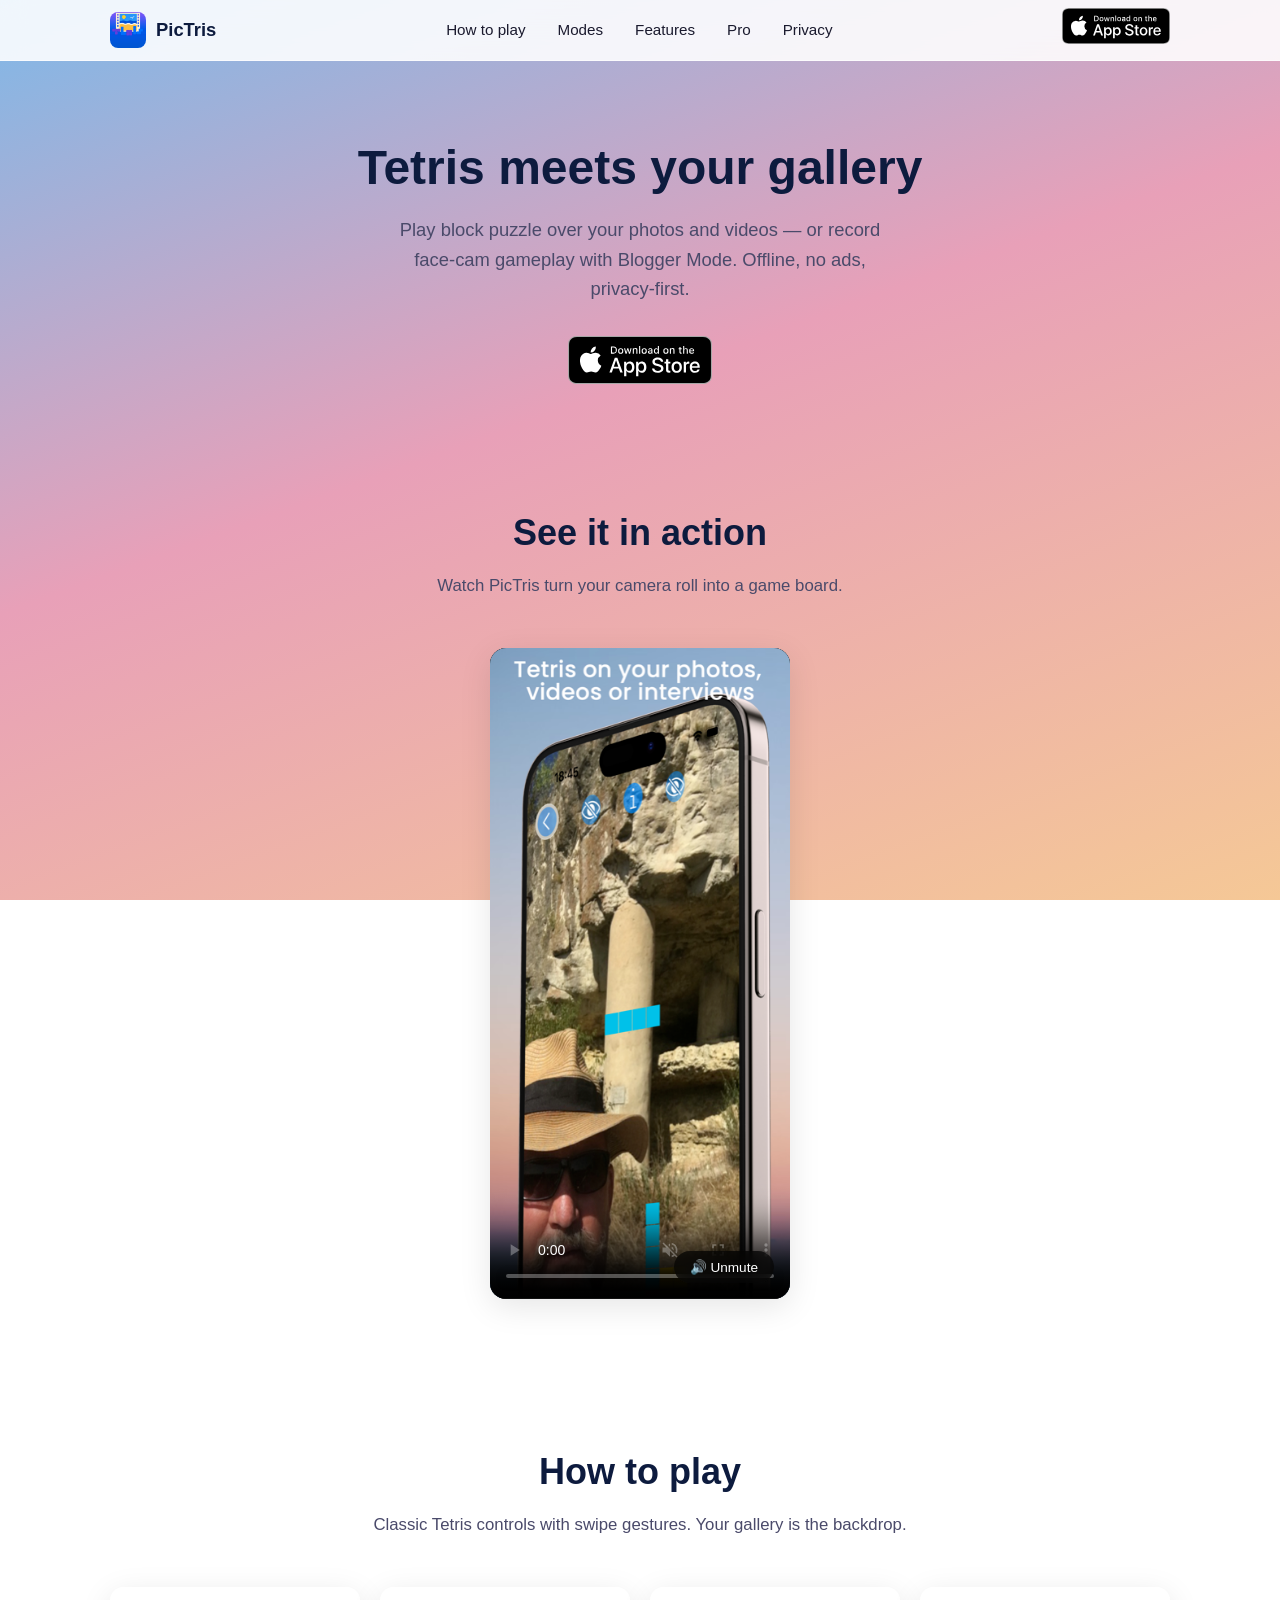
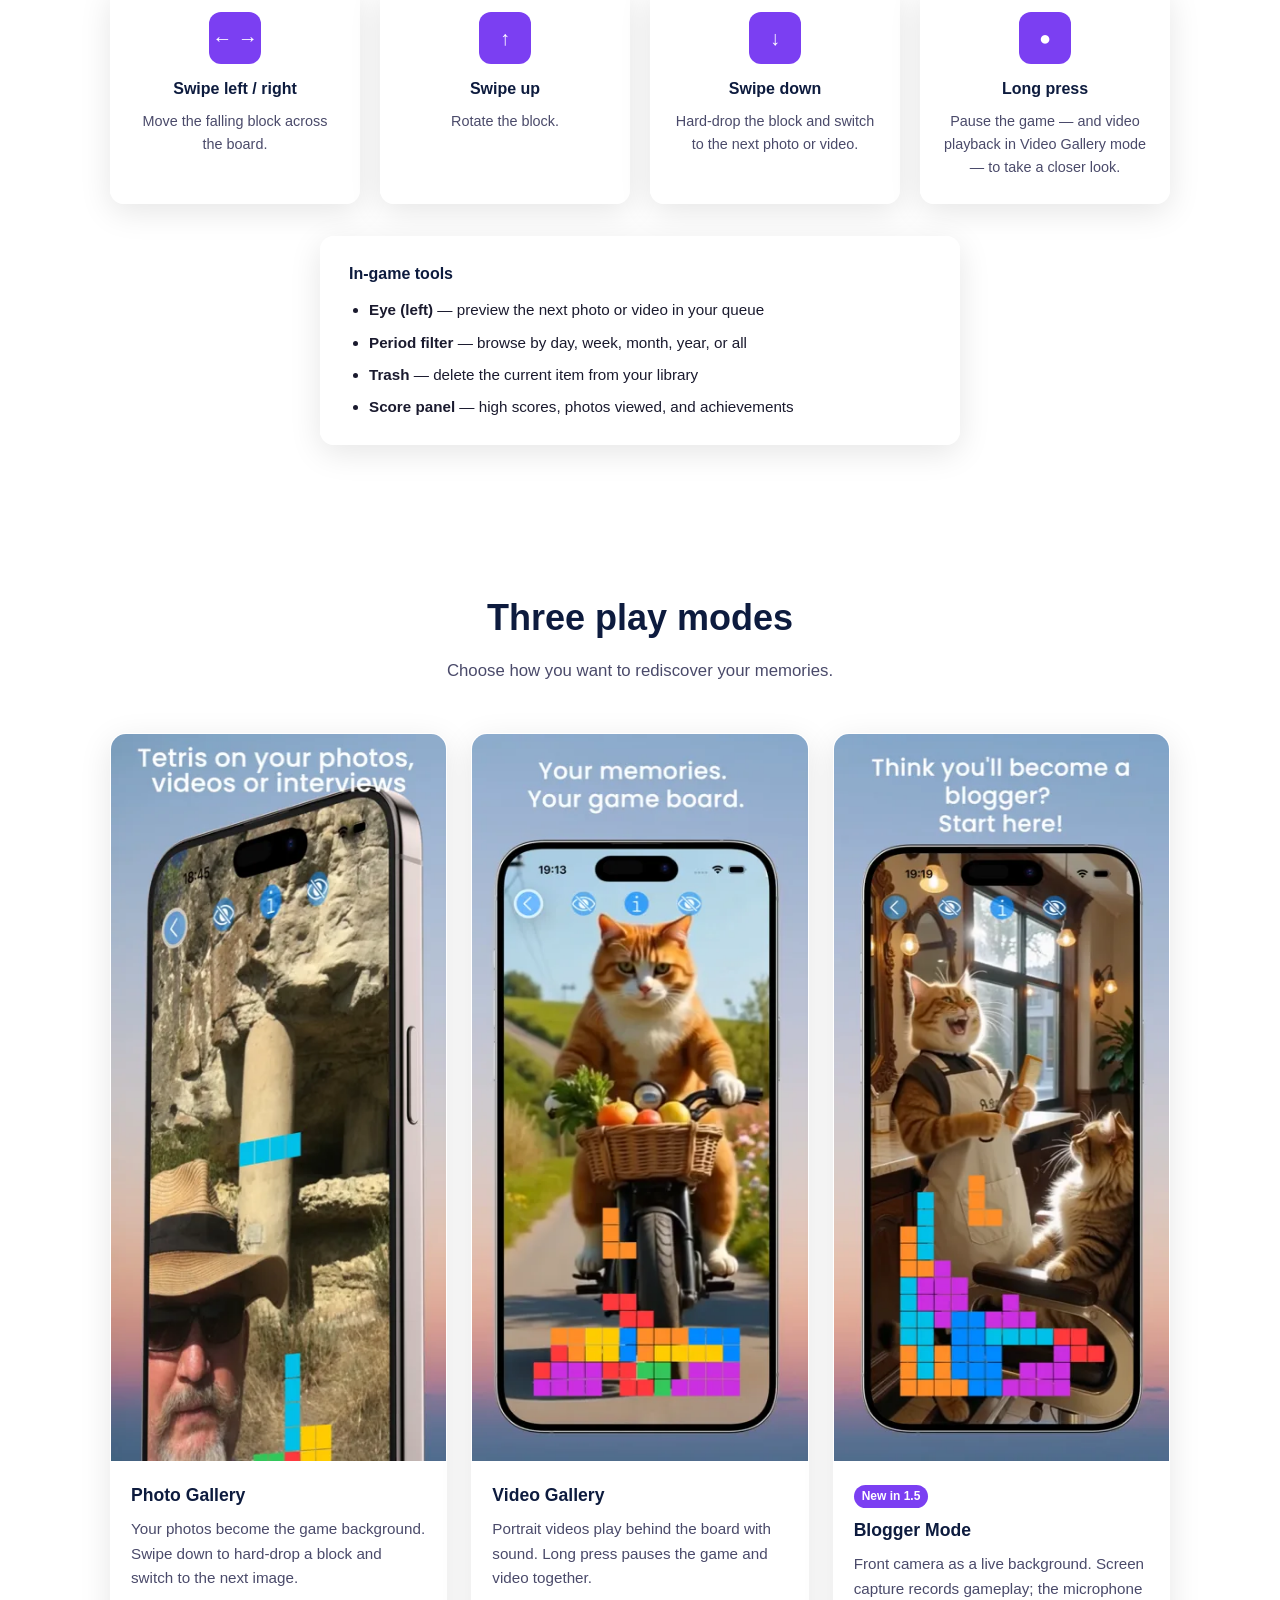
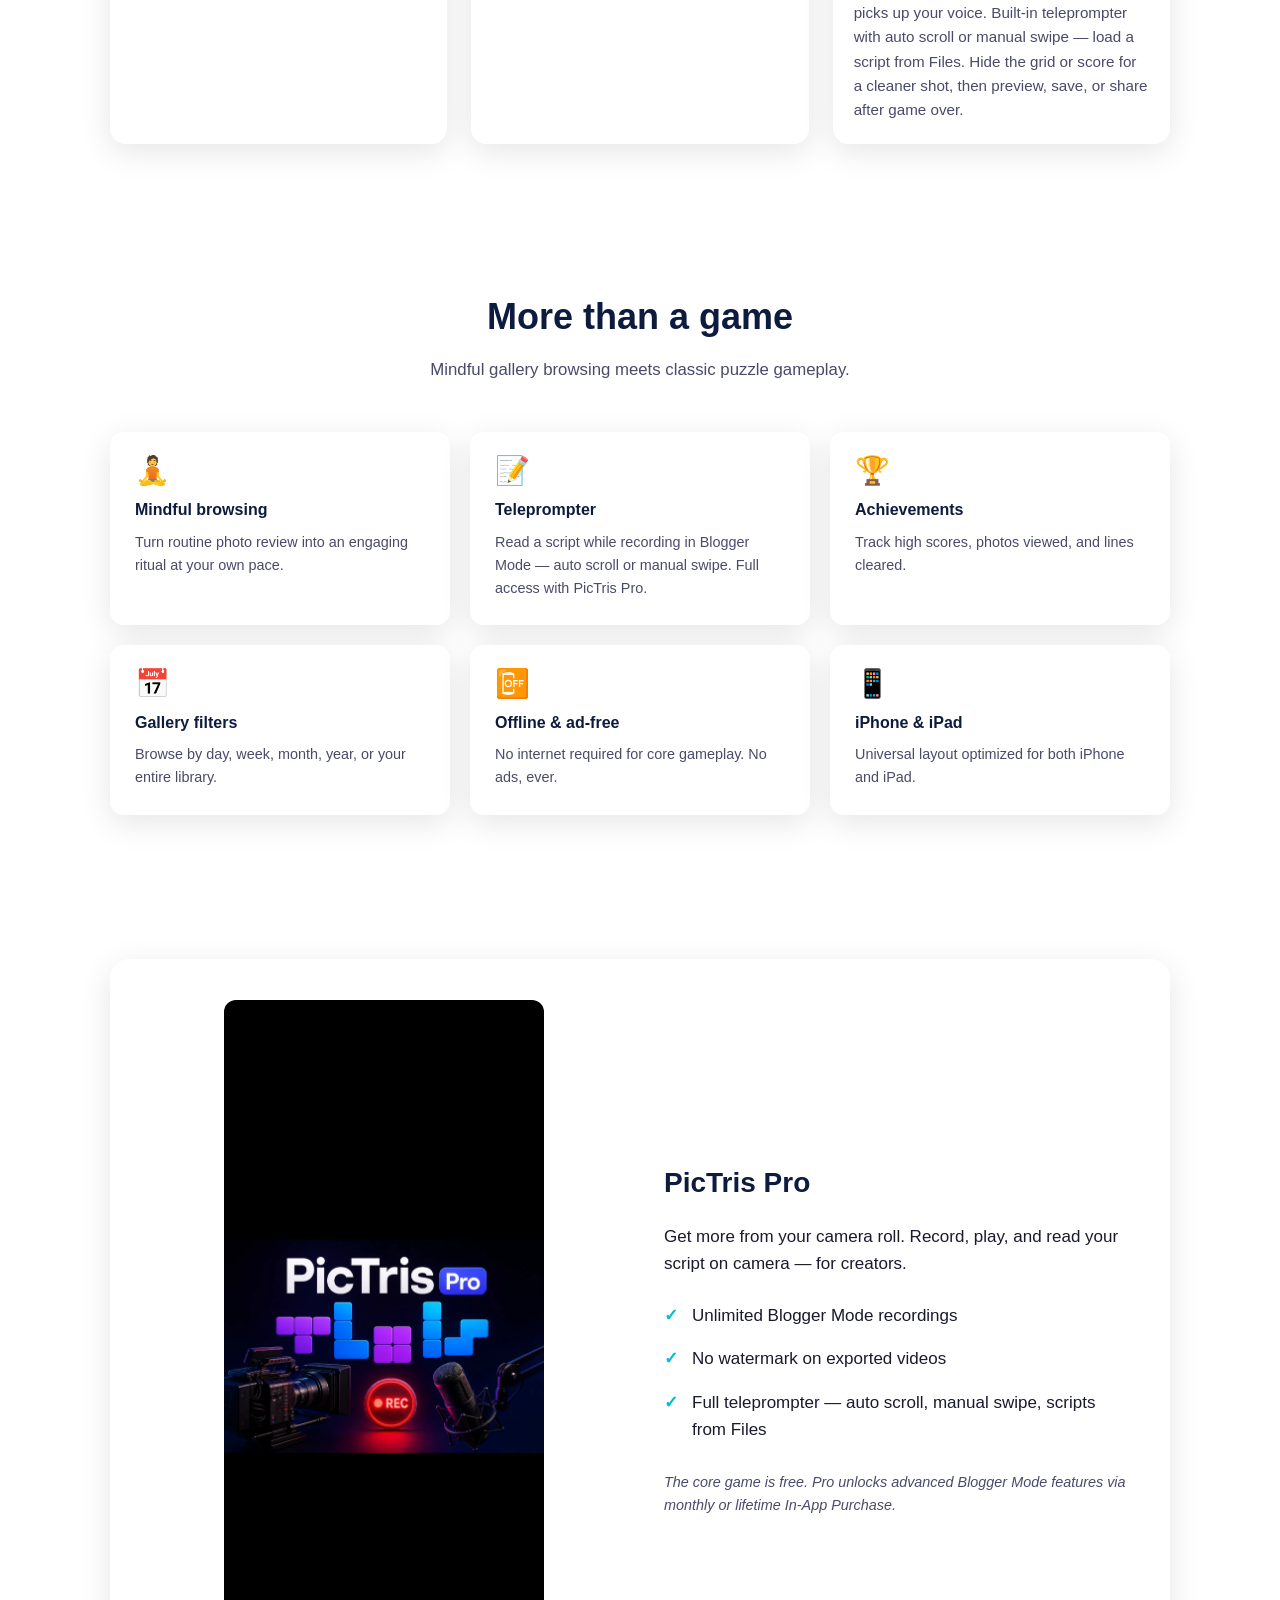
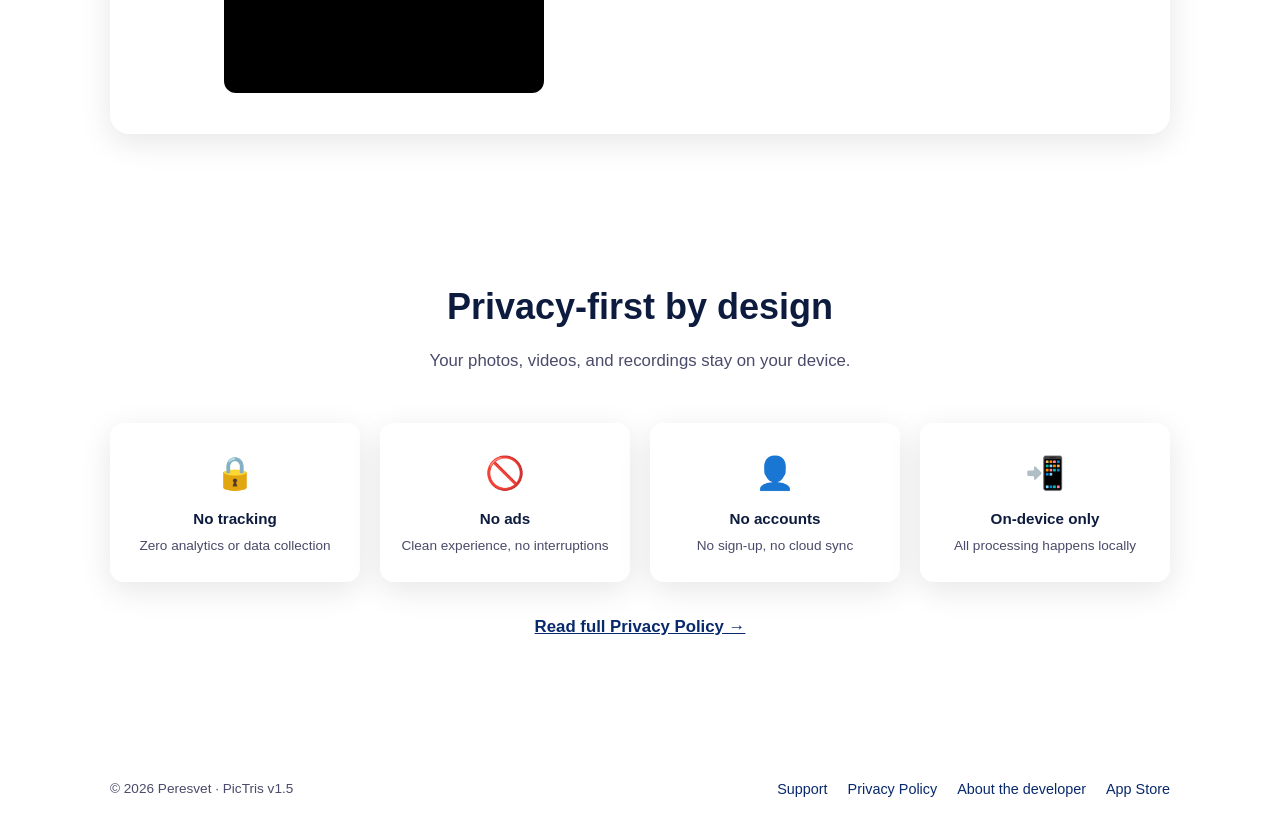
==== commit 538ca258: "Add "How to play" section to index and update navigation links in About and Privacy pages" ====
--- a/index.html
+++ b/index.html
@@ -33,6 +33,7 @@
             </button>
             <nav aria-label="Main navigation">
                 <ul class="nav-links">
+                    <li><a href="#how-to-play">How to play</a></li>
                     <li><a href="#modes">Modes</a></li>
                     <li><a href="#features">Features</a></li>
                     <li><a href="#pro">Pro</a></li>
@@ -56,31 +57,20 @@
 
     <main>
         <section class="hero section" id="home">
-            <div class="container hero-grid">
-                <div class="hero-content">
-                    <h1>Tetris meets your gallery</h1>
-                    <p class="hero-tagline">Play block puzzle over your photos and videos — or record face-cam gameplay with Blogger Mode. Offline, no ads, privacy-first.</p>
-                    <div class="hero-badges">
-                        <a href="https://apps.apple.com/bg/app/pictris/id6739788238" class="app-store-link" target="_blank" rel="noopener noreferrer">
-                            <img src="images/US/Download_on_App_Store/Black_lockup/SVG/Download_on_the_App_Store_Badge_US-UK_RGB_blk_092917.svg"
-                                 alt="Download on the App Store"
-                                 class="app-store-badge light-badge"
-                                 height="48">
-                            <img src="images/US/Download_on_App_Store/White_lockup/SVG/Download_on_the_App_Store_Badge_US-UK_RGB_wht_092917.svg"
-                                 alt="Download on the App Store"
-                                 class="app-store-badge dark-badge"
-                                 height="48">
-                        </a>
-                    </div>
-                </div>
-                <div class="hero-visual">
-                    <picture>
-                        <source srcset="images/hero/arm_pictris3.webp" type="image/webp">
-                        <img src="images/hero/arm_pictris3.png"
-                             alt="Hands holding a glowing Tetris T-block — PicTris brand illustration"
-                             width="420" height="420"
-                             loading="eager">
-                    </picture>
+            <div class="container hero-centered">
+                <h1>Tetris meets your gallery</h1>
+                <p class="hero-tagline">Play block puzzle over your photos and videos — or record face-cam gameplay with Blogger Mode. Offline, no ads, privacy-first.</p>
+                <div class="hero-badges">
+                    <a href="https://apps.apple.com/bg/app/pictris/id6739788238" class="app-store-link" target="_blank" rel="noopener noreferrer">
+                        <img src="images/US/Download_on_App_Store/Black_lockup/SVG/Download_on_the_App_Store_Badge_US-UK_RGB_blk_092917.svg"
+                             alt="Download on the App Store"
+                             class="app-store-badge light-badge"
+                             height="48">
+                        <img src="images/US/Download_on_App_Store/White_lockup/SVG/Download_on_the_App_Store_Badge_US-UK_RGB_wht_092917.svg"
+                             alt="Download on the App Store"
+                             class="app-store-badge dark-badge"
+                             height="48">
+                    </a>
                 </div>
             </div>
         </section>
@@ -105,6 +95,44 @@
             </div>
         </section>
 
+        <section class="section" id="how-to-play" aria-labelledby="how-to-play-heading">
+            <div class="container">
+                <h2 class="section-title" id="how-to-play-heading">How to play</h2>
+                <p class="section-subtitle">Classic Tetris controls with swipe gestures. Your gallery is the backdrop.</p>
+                <div class="controls-grid">
+                    <div class="control-card">
+                        <span class="control-gesture" aria-hidden="true">← →</span>
+                        <h3>Swipe left / right</h3>
+                        <p>Move the falling block across the board.</p>
+                    </div>
+                    <div class="control-card">
+                        <span class="control-gesture" aria-hidden="true">↑</span>
+                        <h3>Swipe up</h3>
+                        <p>Rotate the block.</p>
+                    </div>
+                    <div class="control-card">
+                        <span class="control-gesture" aria-hidden="true">↓</span>
+                        <h3>Swipe down</h3>
+                        <p>Hard-drop the block and switch to the next photo or video.</p>
+                    </div>
+                    <div class="control-card">
+                        <span class="control-gesture" aria-hidden="true">●</span>
+                        <h3>Long press</h3>
+                        <p>Pause the game — and video playback in Video Gallery mode — to take a closer look.</p>
+                    </div>
+                </div>
+                <div class="controls-tips">
+                    <h3>In-game tools</h3>
+                    <ul>
+                        <li><strong>Eye (left)</strong> — preview the next photo or video in your queue</li>
+                        <li><strong>Period filter</strong> — browse by day, week, month, year, or all</li>
+                        <li><strong>Trash</strong> — delete the current item from your library</li>
+                        <li><strong>Score panel</strong> — high scores, photos viewed, and achievements</li>
+                    </ul>
+                </div>
+            </div>
+        </section>
+
         <section class="section" id="modes" aria-labelledby="modes-heading">
             <div class="container">
                 <h2 class="section-title" id="modes-heading">Three play modes</h2>
@@ -147,7 +175,7 @@
                         <div class="mode-card-body">
                             <span class="mode-badge">New in 1.5</span>
                             <h3>Blogger Mode</h3>
-                            <p>Front camera as a live background. Record gameplay with voice commentary and an optional teleprompter.</p>
+                            <p>Front camera as a live background. Screen capture records gameplay; the microphone picks up your voice. Built-in teleprompter with auto scroll or manual swipe — load a script from Files. Hide the grid or score for a cleaner shot, then preview, save, or share after game over.</p>
                         </div>
                     </article>
                 </div>
@@ -165,9 +193,9 @@
                         <p>Turn routine photo review into an engaging ritual at your own pace.</p>
                     </div>
                     <div class="feature-card">
-                        <div class="feature-icon" aria-hidden="true">😂</div>
-                        <h3>Meme editor</h3>
-                        <p>Capture a screenshot, add text overlays, and share with friends.</p>
+                        <div class="feature-icon" aria-hidden="true">📝</div>
+                        <h3>Teleprompter</h3>
+                        <p>Read a script while recording in Blogger Mode — auto scroll or manual swipe. Full access with PicTris Pro.</p>
                     </div>
                     <div class="feature-card">
                         <div class="feature-icon" aria-hidden="true">🏆</div>
@@ -207,11 +235,11 @@
                     </div>
                     <div class="pro-content">
                         <h2 id="pro-heading">PicTris Pro</h2>
-                        <p>Get more from your camera roll. Record, play, teleprompter — for creators.</p>
+                        <p>Get more from your camera roll. Record, play, and read your script on camera — for creators.</p>
                         <ul class="pro-list">
                             <li>Unlimited Blogger Mode recordings</li>
                             <li>No watermark on exported videos</li>
-                            <li>Full teleprompter access</li>
+                            <li>Full teleprompter — auto scroll, manual swipe, scripts from Files</li>
                         </ul>
                         <p class="pro-note">The core game is free. Pro unlocks advanced Blogger Mode features via monthly or lifetime In-App Purchase.</p>
                     </div>
--- a/css/main.css
+++ b/css/main.css
@@ -209,14 +209,12 @@
   padding: 80px 0 64px;
 }
 
-.hero-grid {
-  display: grid;
-  grid-template-columns: 1fr 1fr;
-  gap: 48px;
-  align-items: center;
-}
-
-.hero-content h1 {
+.hero-centered {
+  text-align: center;
+  max-width: 640px;
+}
+
+.hero-centered h1 {
   font-size: clamp(2rem, 5vw, 3rem);
   font-weight: 800;
   line-height: 1.15;
@@ -227,8 +225,8 @@
 .hero-tagline {
   font-size: 1.15rem;
   color: var(--text-muted);
-  margin: 0 0 32px;
-  max-width: 480px;
+  margin: 0 auto 32px;
+  max-width: 520px;
 }
 
 .hero-badges {
@@ -236,22 +234,11 @@
   flex-wrap: wrap;
   gap: 12px;
   align-items: center;
+  justify-content: center;
 }
 
 .hero-badges .app-store-badge {
   height: 48px;
-}
-
-.hero-visual {
-  display: flex;
-  justify-content: center;
-  align-items: center;
-}
-
-.hero-visual img {
-  max-width: 420px;
-  width: 100%;
-  filter: drop-shadow(0 20px 40px rgba(0, 0, 0, 0.25));
 }
 
 /* Video section */
@@ -260,22 +247,22 @@
 }
 
 .video-wrapper {
-  max-width: 720px;
+  max-width: 300px;
   margin: 0 auto;
   border-radius: 16px;
   overflow: hidden;
   box-shadow: var(--shadow);
-  background: #000;
+  background: #111;
   position: relative;
 }
 
 .video-wrapper video {
   width: 100%;
   display: block;
-  aspect-ratio: 9 / 16;
-  max-height: 640px;
-  object-fit: cover;
-  background: #000;
+  height: auto;
+  object-fit: contain;
+  background: #111;
+  vertical-align: middle;
 }
 
 .video-unmute-btn {
@@ -350,6 +337,84 @@
   margin-bottom: 8px;
 }
 
+/* How to play */
+.controls-grid {
+  display: grid;
+  grid-template-columns: repeat(4, 1fr);
+  gap: 20px;
+  margin-bottom: 32px;
+}
+
+.control-card {
+  background: var(--surface);
+  backdrop-filter: blur(12px);
+  -webkit-backdrop-filter: blur(12px);
+  border: 1px solid var(--surface-border);
+  border-radius: 14px;
+  padding: 24px 20px;
+  box-shadow: var(--shadow);
+  text-align: center;
+}
+
+.control-gesture {
+  display: inline-flex;
+  align-items: center;
+  justify-content: center;
+  width: 52px;
+  height: 52px;
+  margin-bottom: 12px;
+  border-radius: 12px;
+  background: var(--accent-purple);
+  color: #fff;
+  font-size: 1.25rem;
+  font-weight: 700;
+}
+
+.control-card h3 {
+  font-size: 1rem;
+  color: var(--heading-color);
+  margin: 0 0 8px;
+}
+
+.control-card p {
+  font-size: 0.9rem;
+  color: var(--text-muted);
+  margin: 0;
+}
+
+.controls-tips {
+  max-width: 640px;
+  margin: 0 auto;
+  background: var(--surface);
+  backdrop-filter: blur(12px);
+  -webkit-backdrop-filter: blur(12px);
+  border: 1px solid var(--surface-border);
+  border-radius: 14px;
+  padding: 24px 28px;
+  box-shadow: var(--shadow);
+}
+
+.controls-tips h3 {
+  font-size: 1rem;
+  color: var(--heading-color);
+  margin: 0 0 12px;
+}
+
+.controls-tips ul {
+  margin: 0;
+  padding-left: 1.25rem;
+}
+
+.controls-tips li {
+  font-size: 0.95rem;
+  color: var(--text-color);
+  margin-bottom: 8px;
+}
+
+.controls-tips li:last-child {
+  margin-bottom: 0;
+}
+
 /* Features grid */
 .features-grid {
   display: grid;
@@ -618,18 +683,8 @@
 
 /* Responsive */
 @media (max-width: 900px) {
-  .hero-grid {
-    grid-template-columns: 1fr;
-    text-align: center;
-  }
-
-  .hero-tagline {
-    margin-left: auto;
-    margin-right: auto;
-  }
-
-  .hero-badges {
-    justify-content: center;
+  .controls-grid {
+    grid-template-columns: repeat(2, 1fr);
   }
 
   .modes-grid {
@@ -682,6 +737,10 @@
     grid-template-columns: 1fr;
   }
 
+  .controls-grid {
+    grid-template-columns: 1fr;
+  }
+
   .privacy-grid {
     grid-template-columns: 1fr;
   }
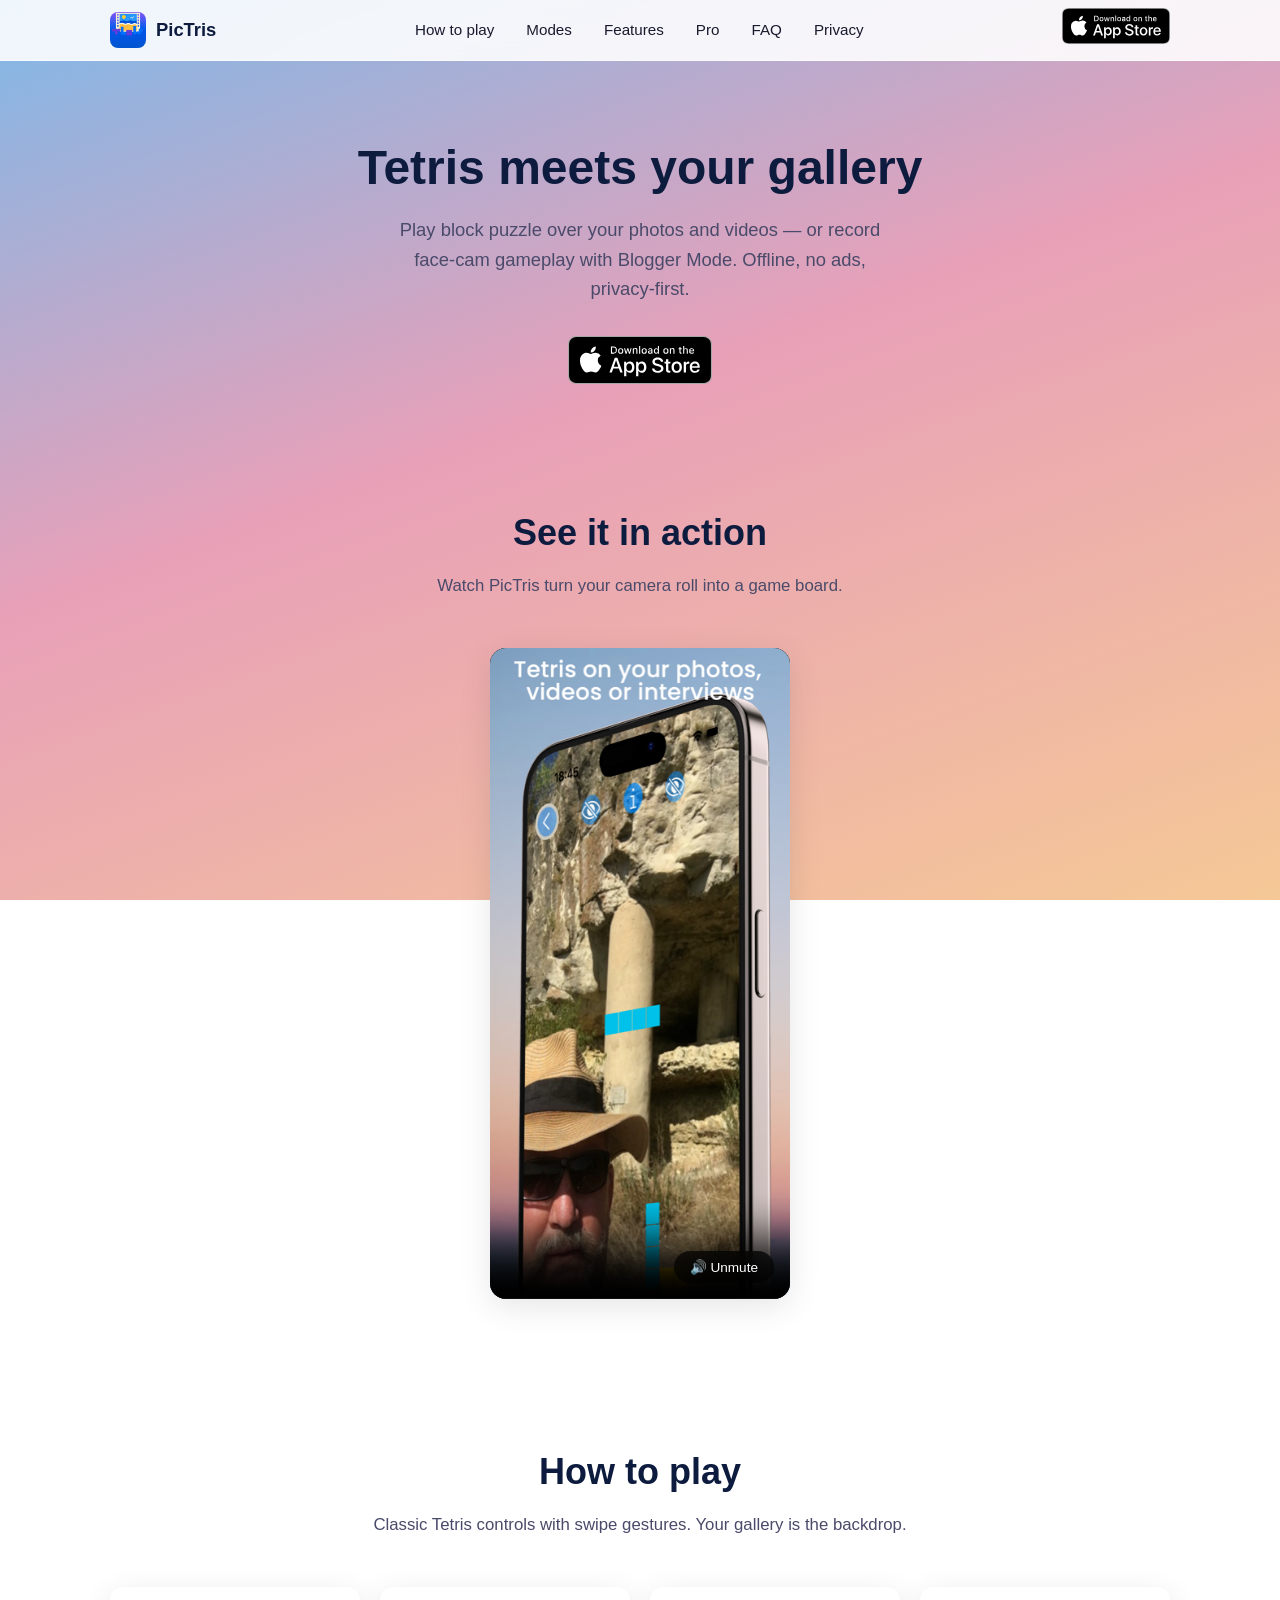
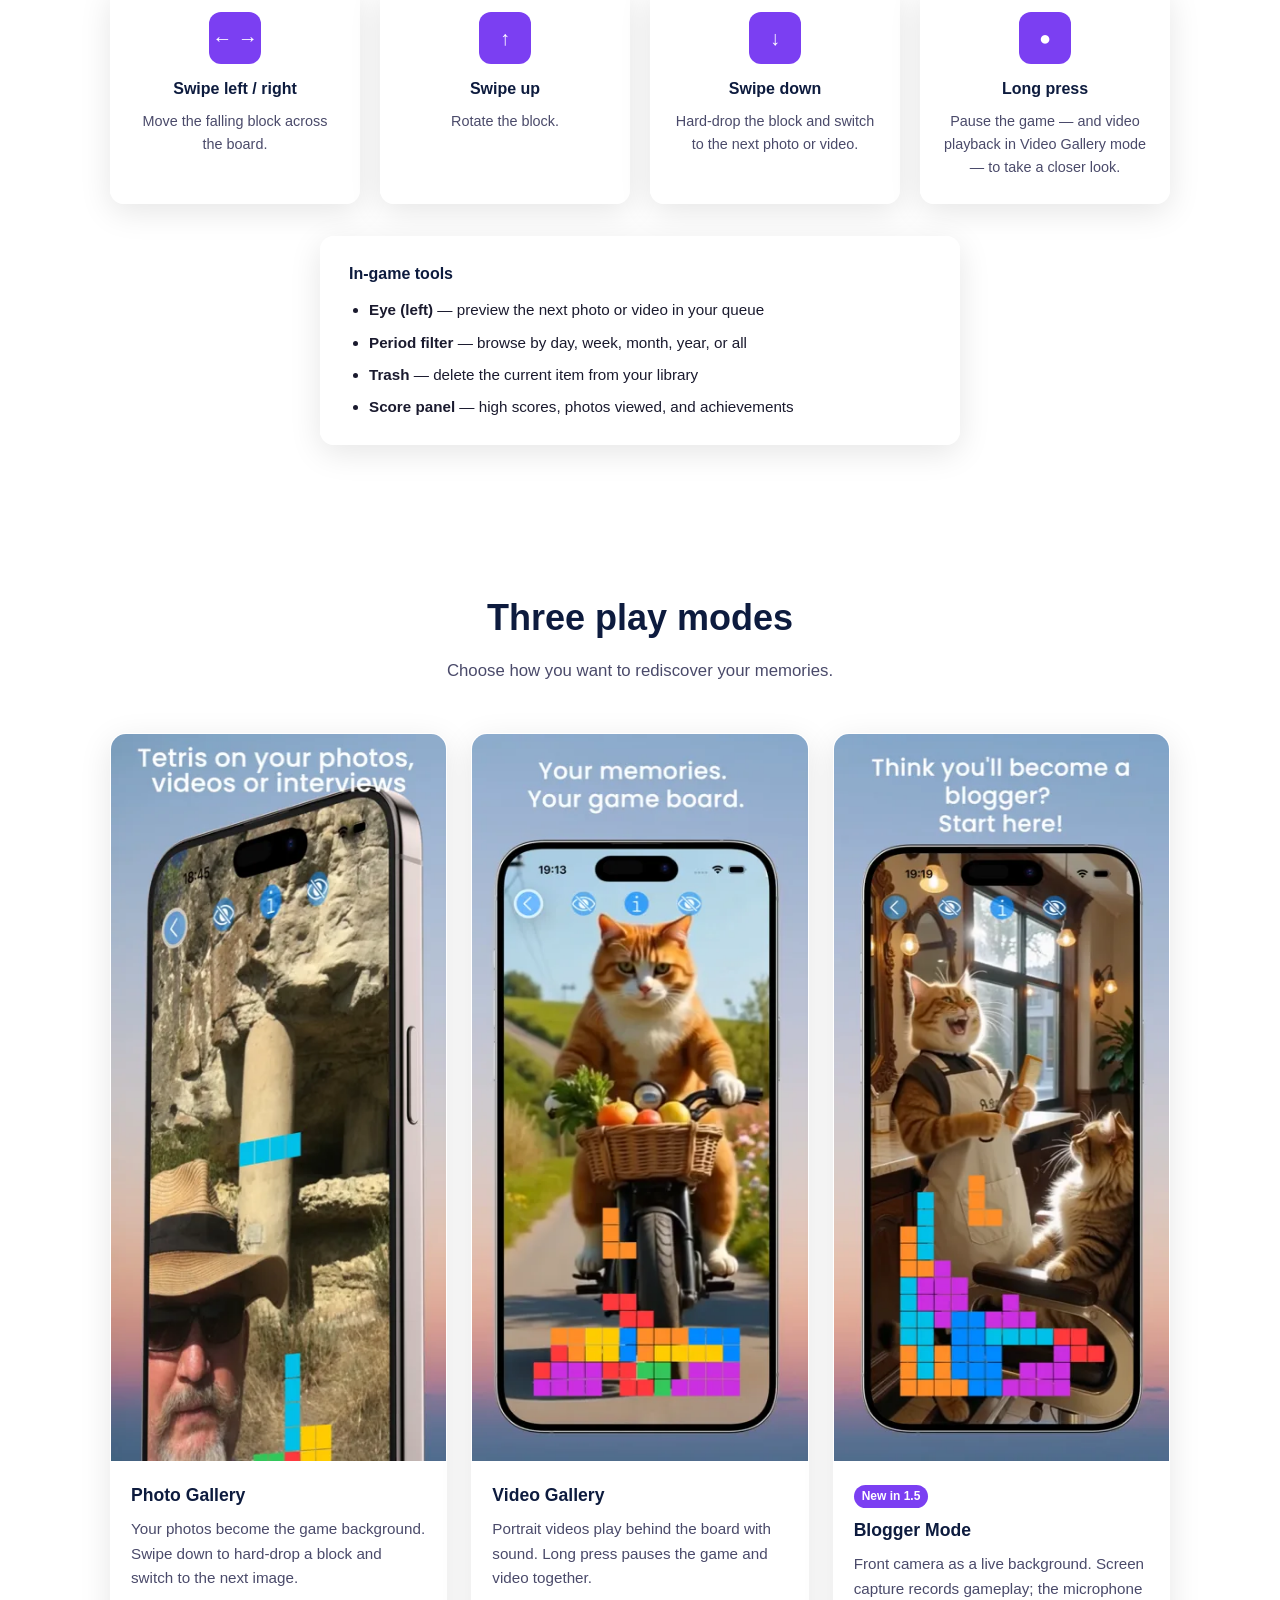
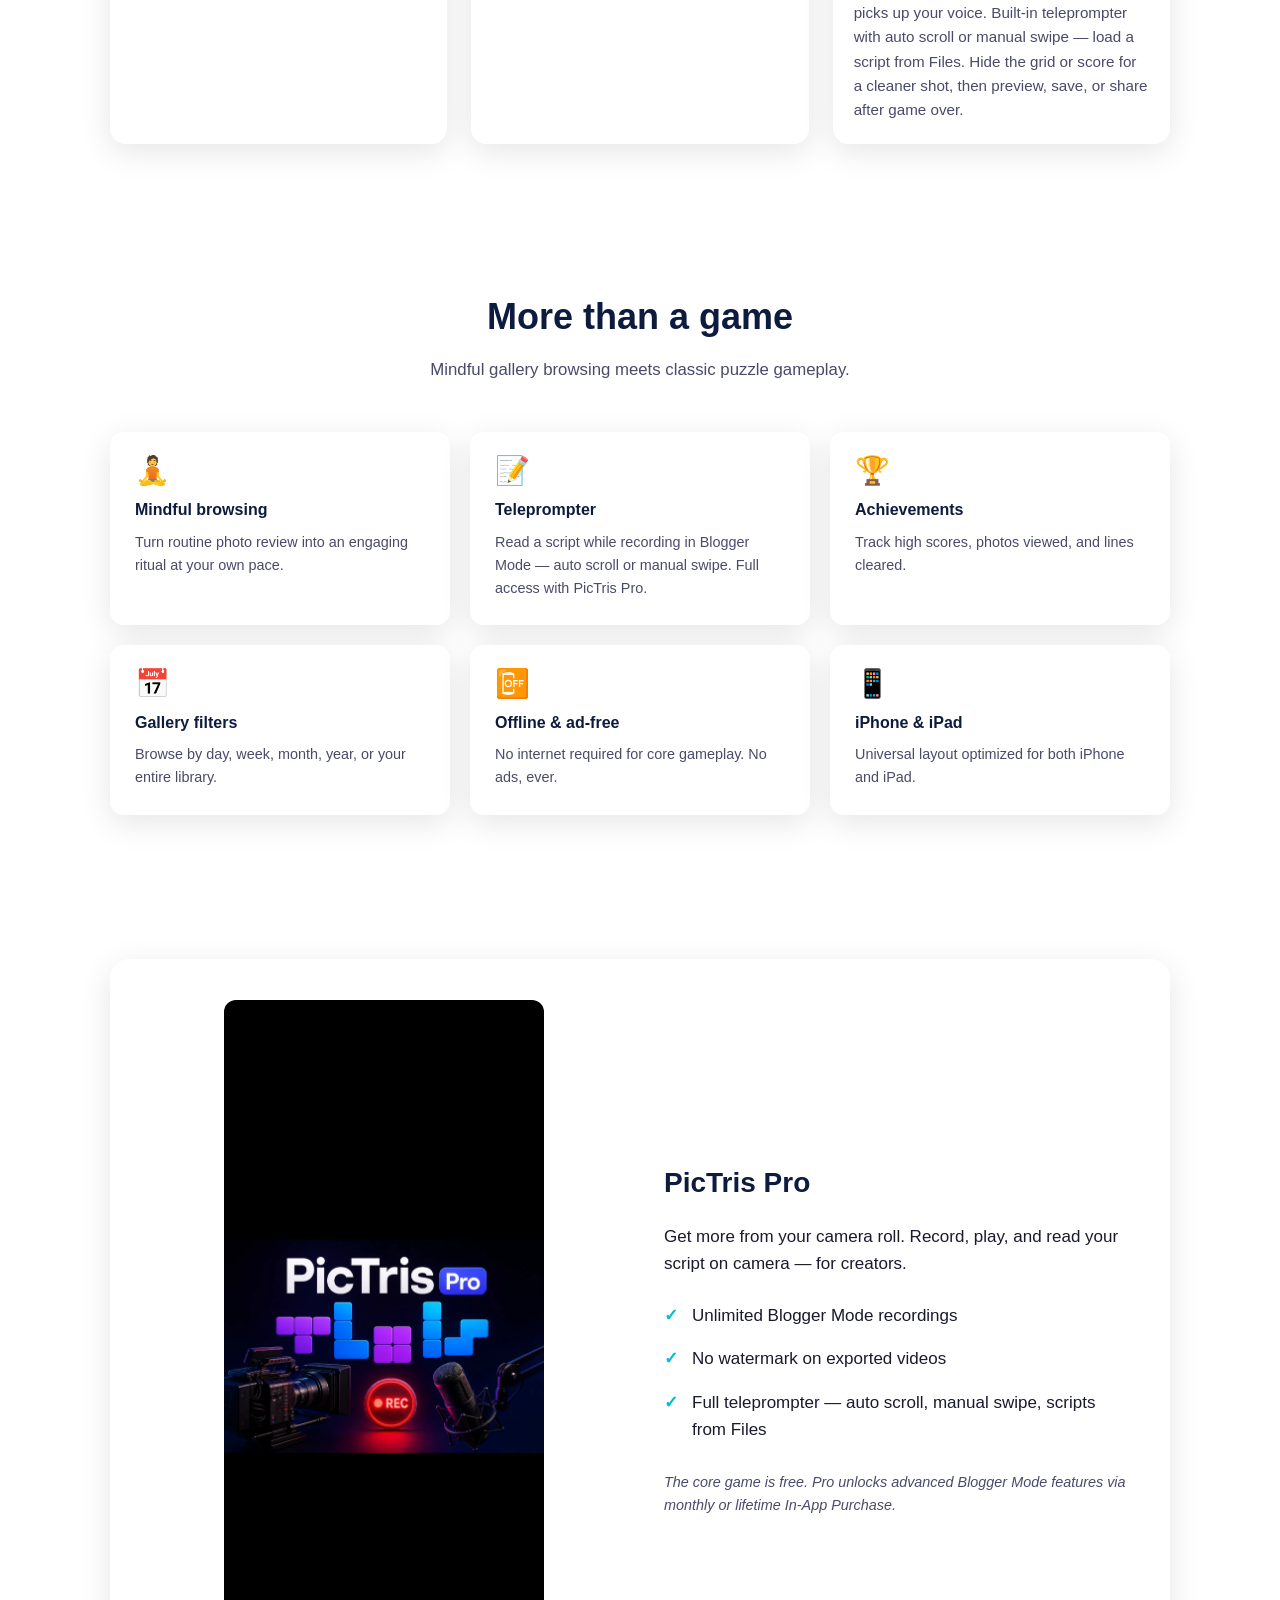
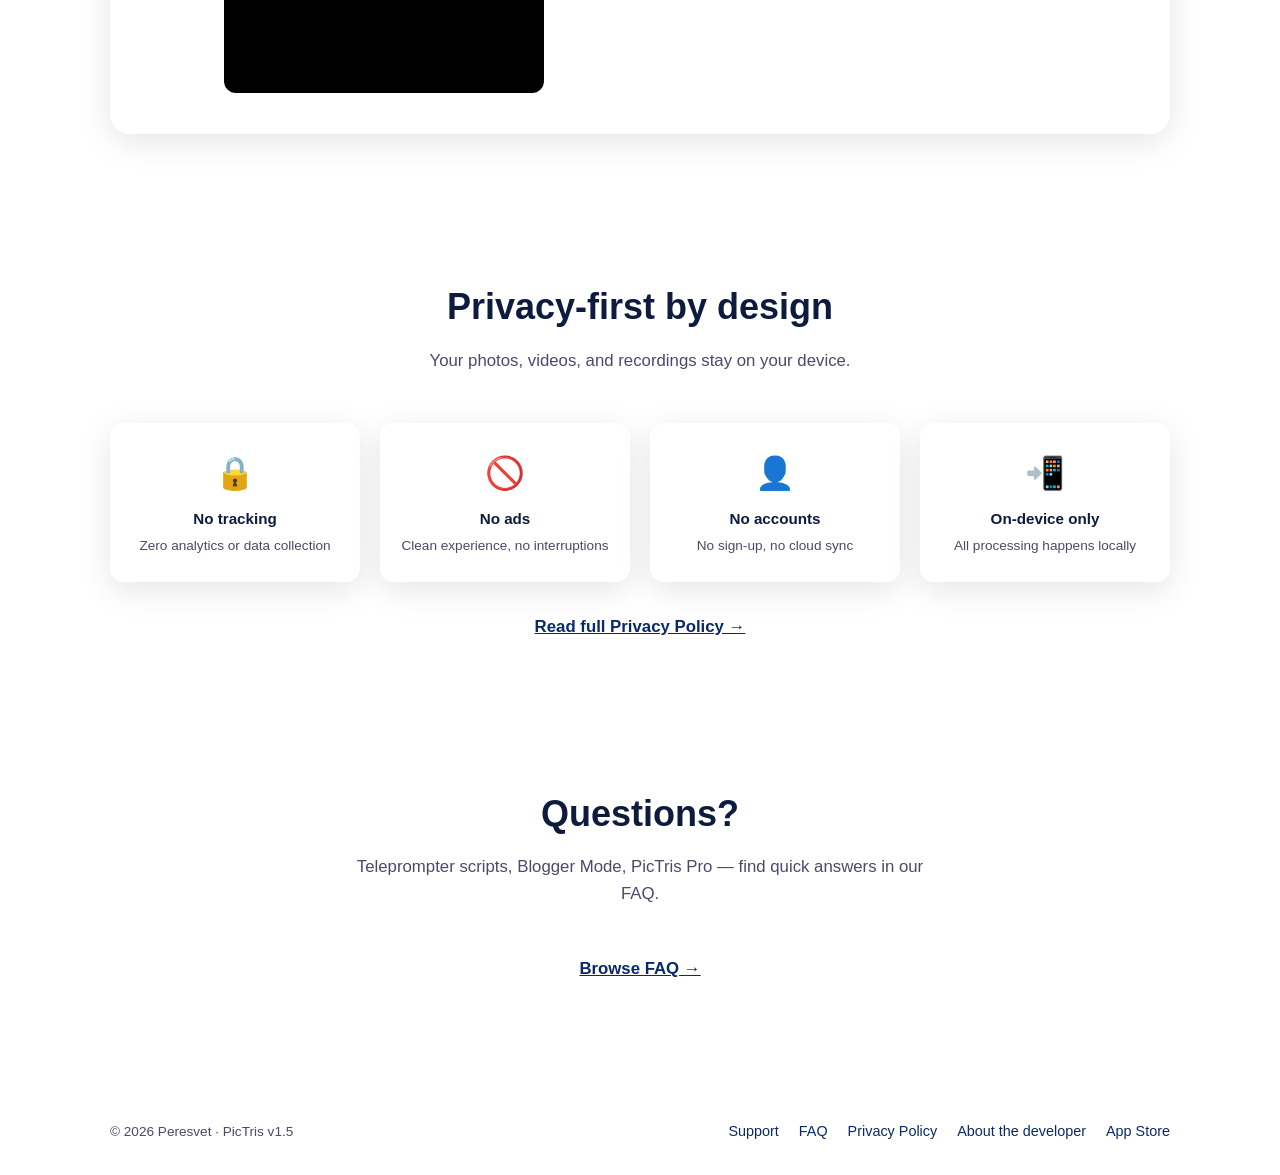
==== commit 3b3c1c72: "Add FAQ page and update navigation links across the site - Introduced a new FAQ page with common que" ====
--- a/index.html
+++ b/index.html
@@ -37,6 +37,7 @@
                     <li><a href="#modes">Modes</a></li>
                     <li><a href="#features">Features</a></li>
                     <li><a href="#pro">Pro</a></li>
+                    <li><a href="faq.html">FAQ</a></li>
                     <li><a href="privacy.html">Privacy</a></li>
                 </ul>
             </nav>
@@ -276,6 +277,14 @@
                 <a href="privacy.html" class="privacy-link">Read full Privacy Policy →</a>
             </div>
         </section>
+
+        <section class="section" id="faq-teaser" aria-labelledby="faq-teaser-heading">
+            <div class="container">
+                <h2 class="section-title" id="faq-teaser-heading">Questions?</h2>
+                <p class="section-subtitle">Teleprompter scripts, Blogger Mode, PicTris Pro — find quick answers in our FAQ.</p>
+                <a href="faq.html" class="privacy-link">Browse FAQ →</a>
+            </div>
+        </section>
     </main>
 
     <footer class="site-footer">
@@ -283,6 +292,7 @@
             <p class="footer-copy">© 2026 Peresvet · PicTris v1.5</p>
             <div class="footer-links">
                 <a href="mailto:gromozeka@abv.bg">Support</a>
+                <a href="faq.html">FAQ</a>
                 <a href="privacy.html">Privacy Policy</a>
                 <a href="about.html">About the developer</a>
                 <a href="https://apps.apple.com/bg/app/pictris/id6739788238" class="app-store-link" target="_blank" rel="noopener noreferrer">App Store</a>
--- a/css/main.css
+++ b/css/main.css
@@ -636,6 +636,80 @@
   max-width: 300px;
 }
 
+/* FAQ */
+.faq-list {
+  margin-top: 32px;
+  display: flex;
+  flex-direction: column;
+  gap: 12px;
+}
+
+.faq-item {
+  background: var(--surface-solid);
+  border: 1px solid var(--surface-border);
+  border-radius: 12px;
+  overflow: hidden;
+}
+
+.faq-question {
+  padding: 16px 20px;
+  font-weight: 600;
+  color: var(--heading-color);
+  cursor: pointer;
+  list-style: none;
+  display: flex;
+  align-items: center;
+  justify-content: space-between;
+  gap: 12px;
+}
+
+.faq-question::-webkit-details-marker {
+  display: none;
+}
+
+.faq-question::after {
+  content: "+";
+  font-size: 1.25rem;
+  font-weight: 400;
+  color: var(--text-muted);
+  flex-shrink: 0;
+  transition: transform 0.2s ease;
+}
+
+.faq-item[open] .faq-question::after {
+  content: "−";
+}
+
+.faq-answer {
+  padding: 0 20px 16px;
+  color: var(--text-color);
+}
+
+.faq-answer p {
+  margin: 0 0 12px;
+}
+
+.faq-answer p:last-child {
+  margin-bottom: 0;
+}
+
+.faq-answer ol {
+  margin: 0 0 12px;
+  padding-left: 1.25rem;
+}
+
+.faq-answer li {
+  margin-bottom: 6px;
+}
+
+.faq-answer code {
+  font-size: 0.9em;
+  background: var(--surface);
+  border: 1px solid var(--surface-border);
+  border-radius: 4px;
+  padding: 1px 6px;
+}
+
 .tech-stack {
   list-style: none;
   padding: 0;
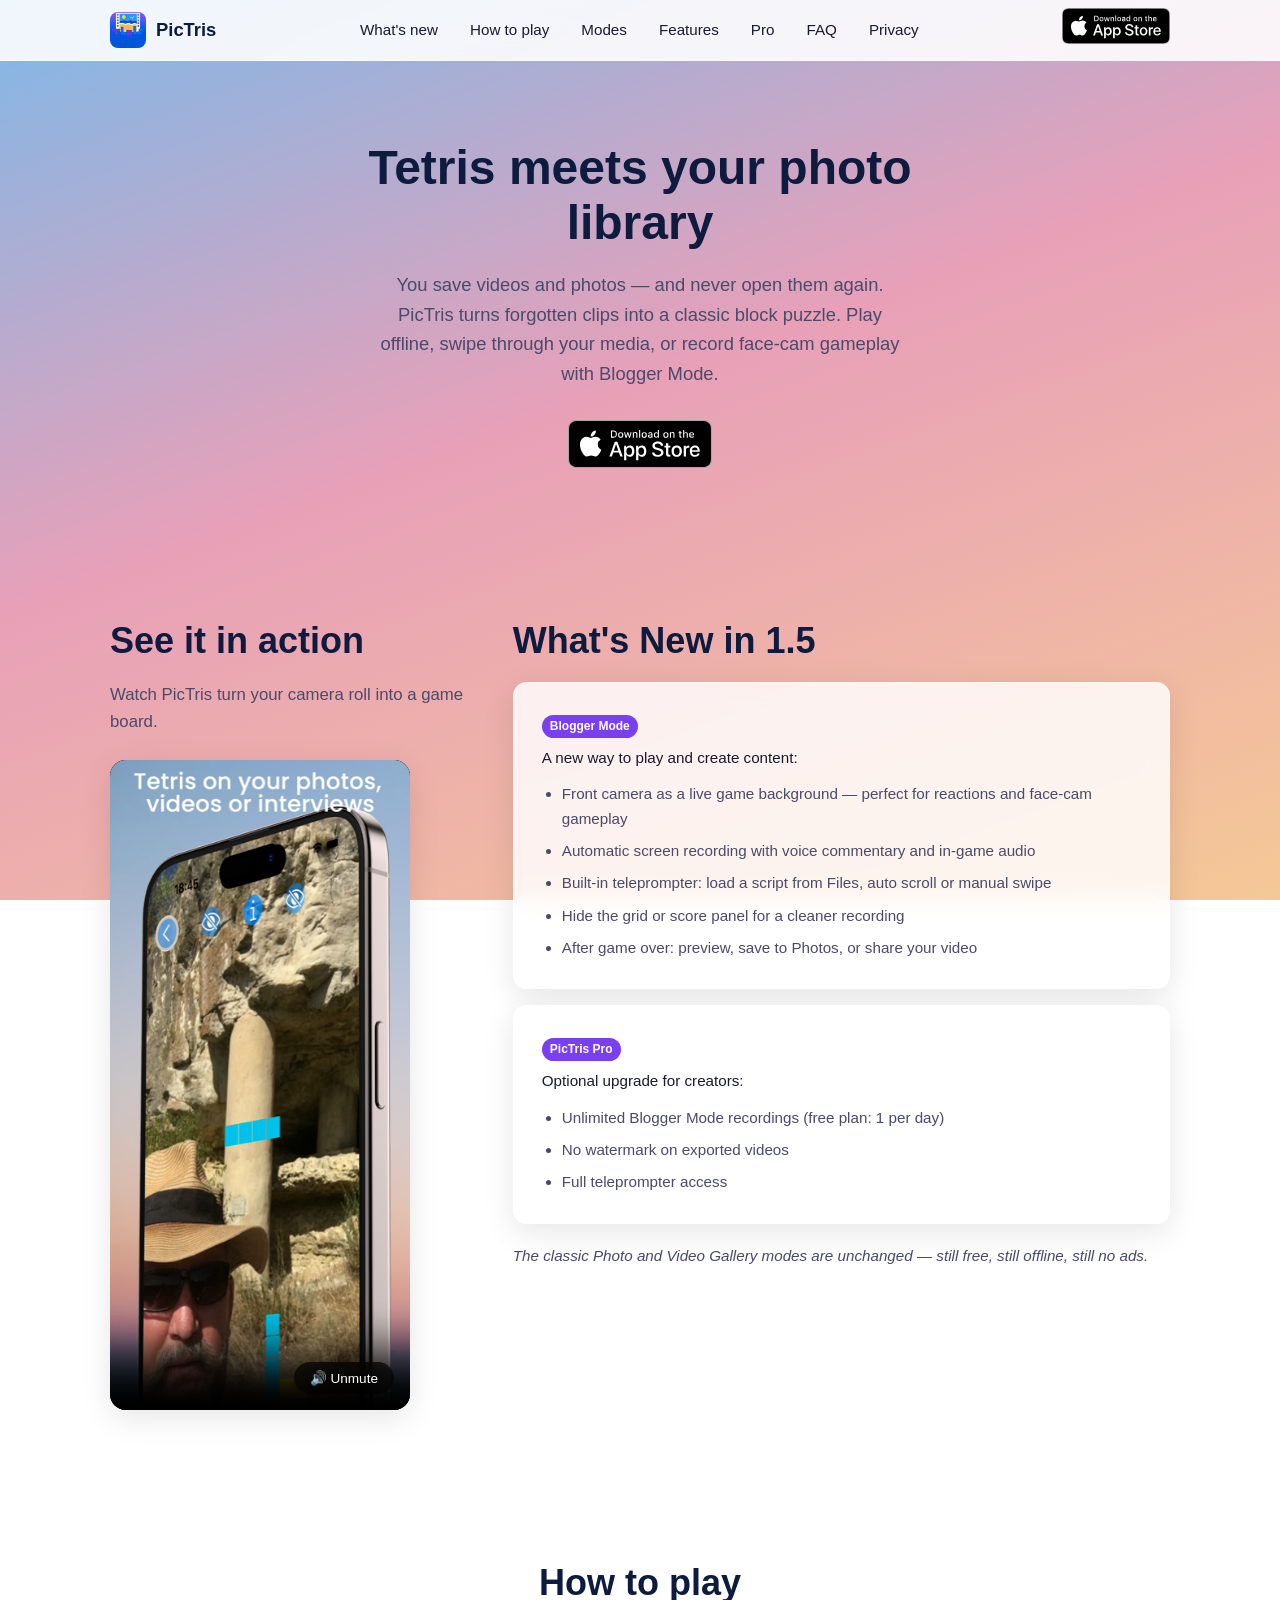
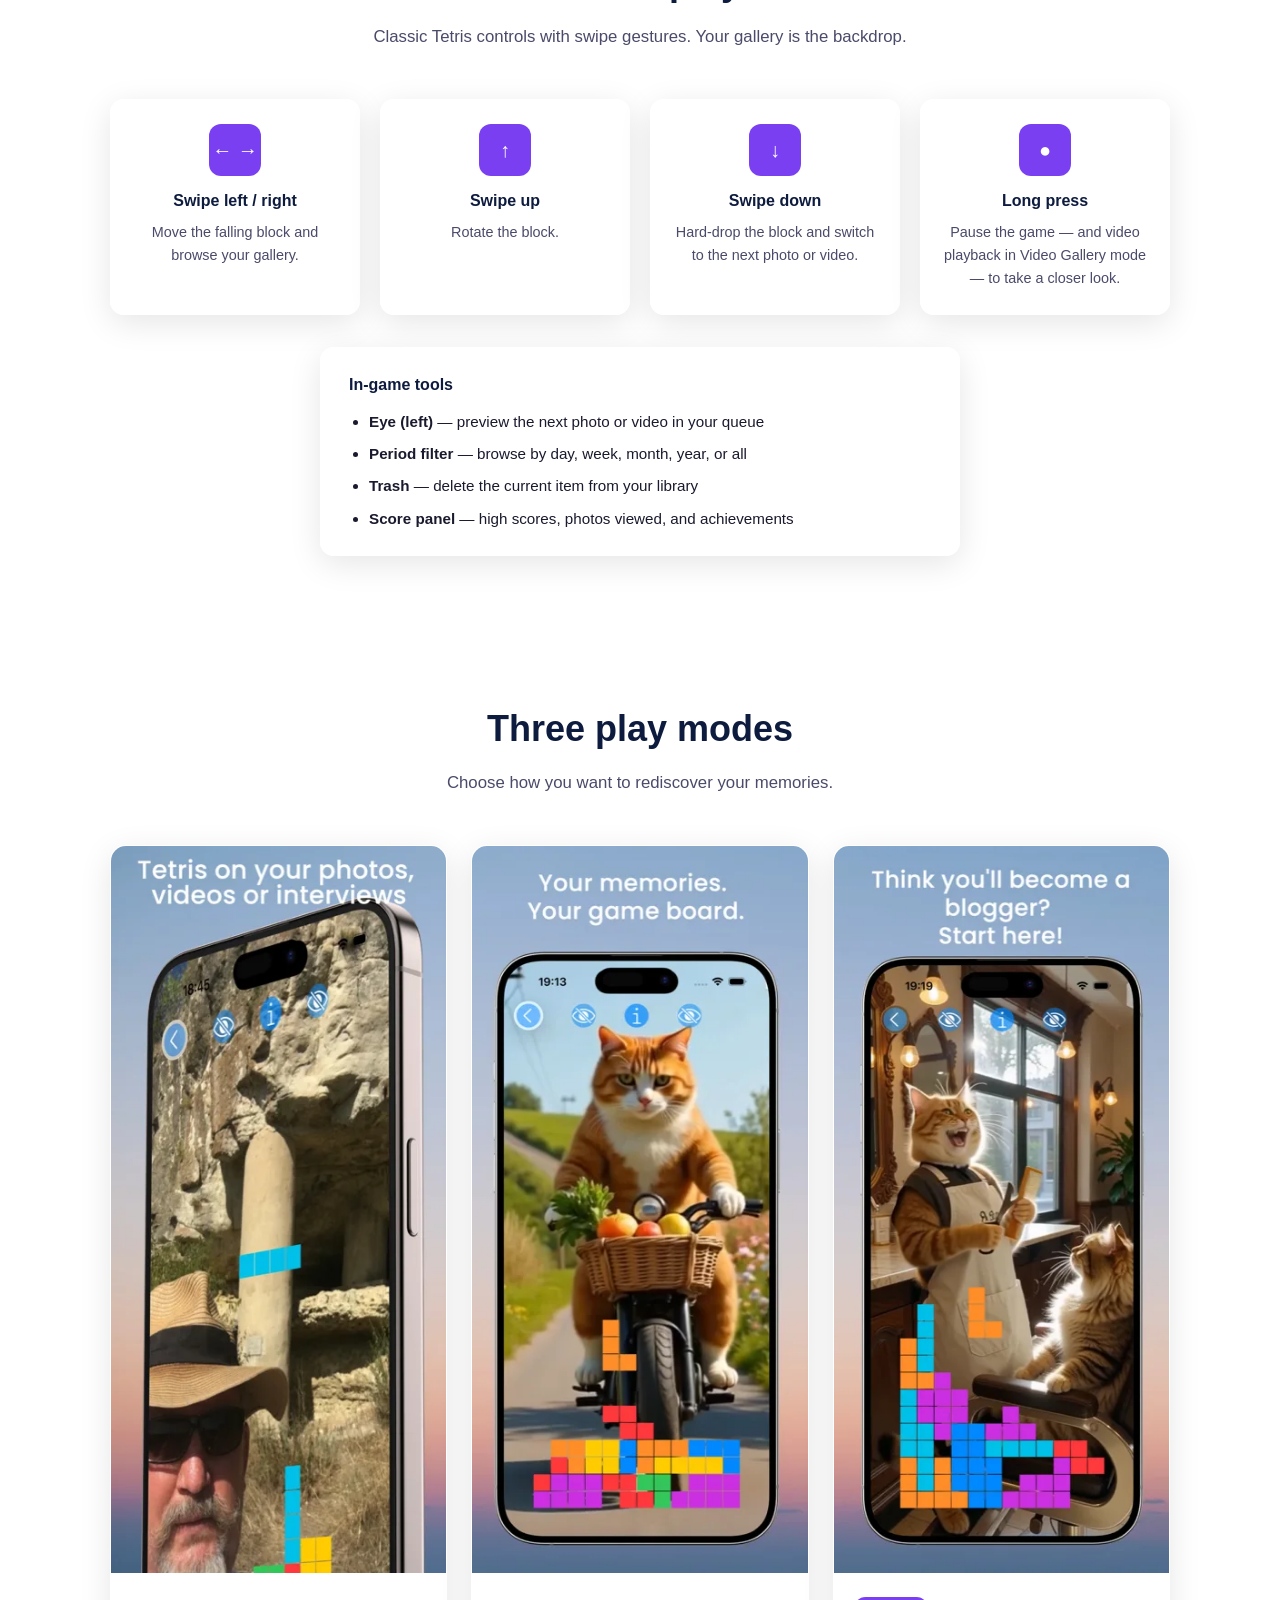
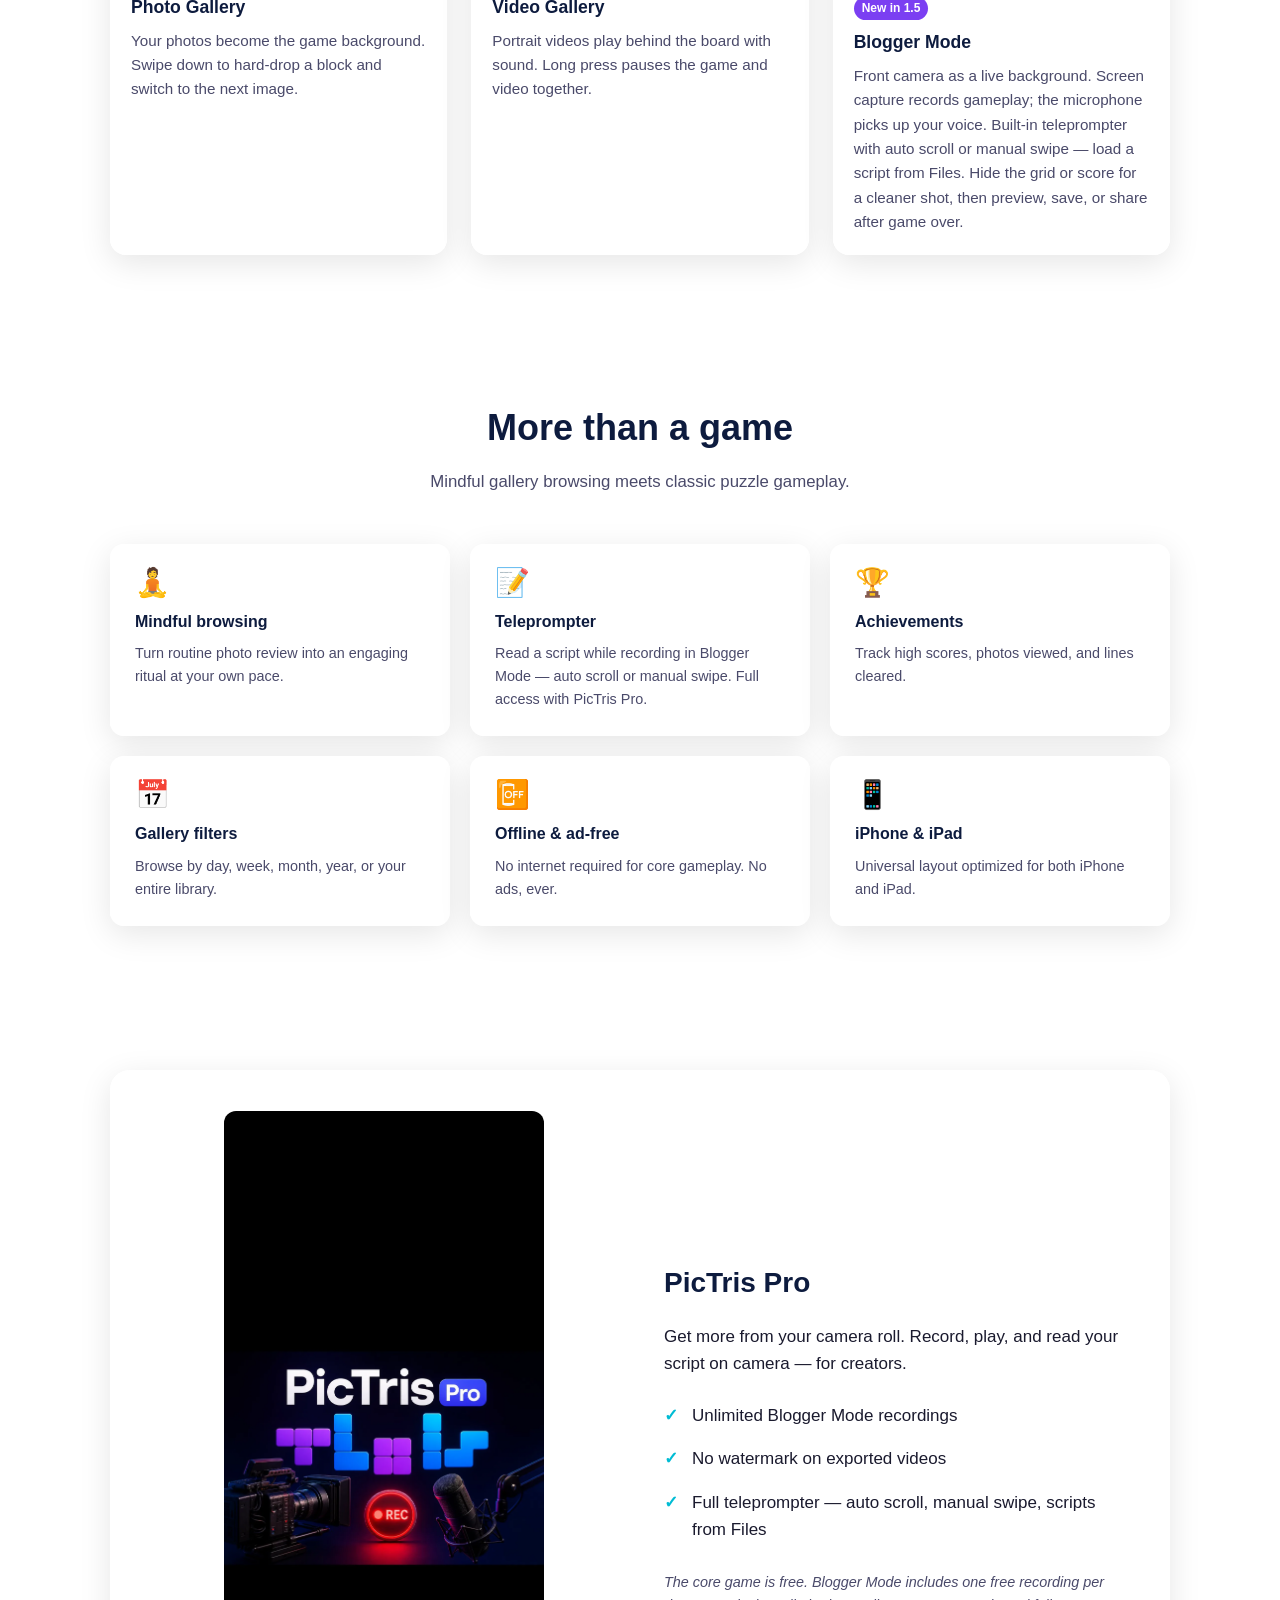
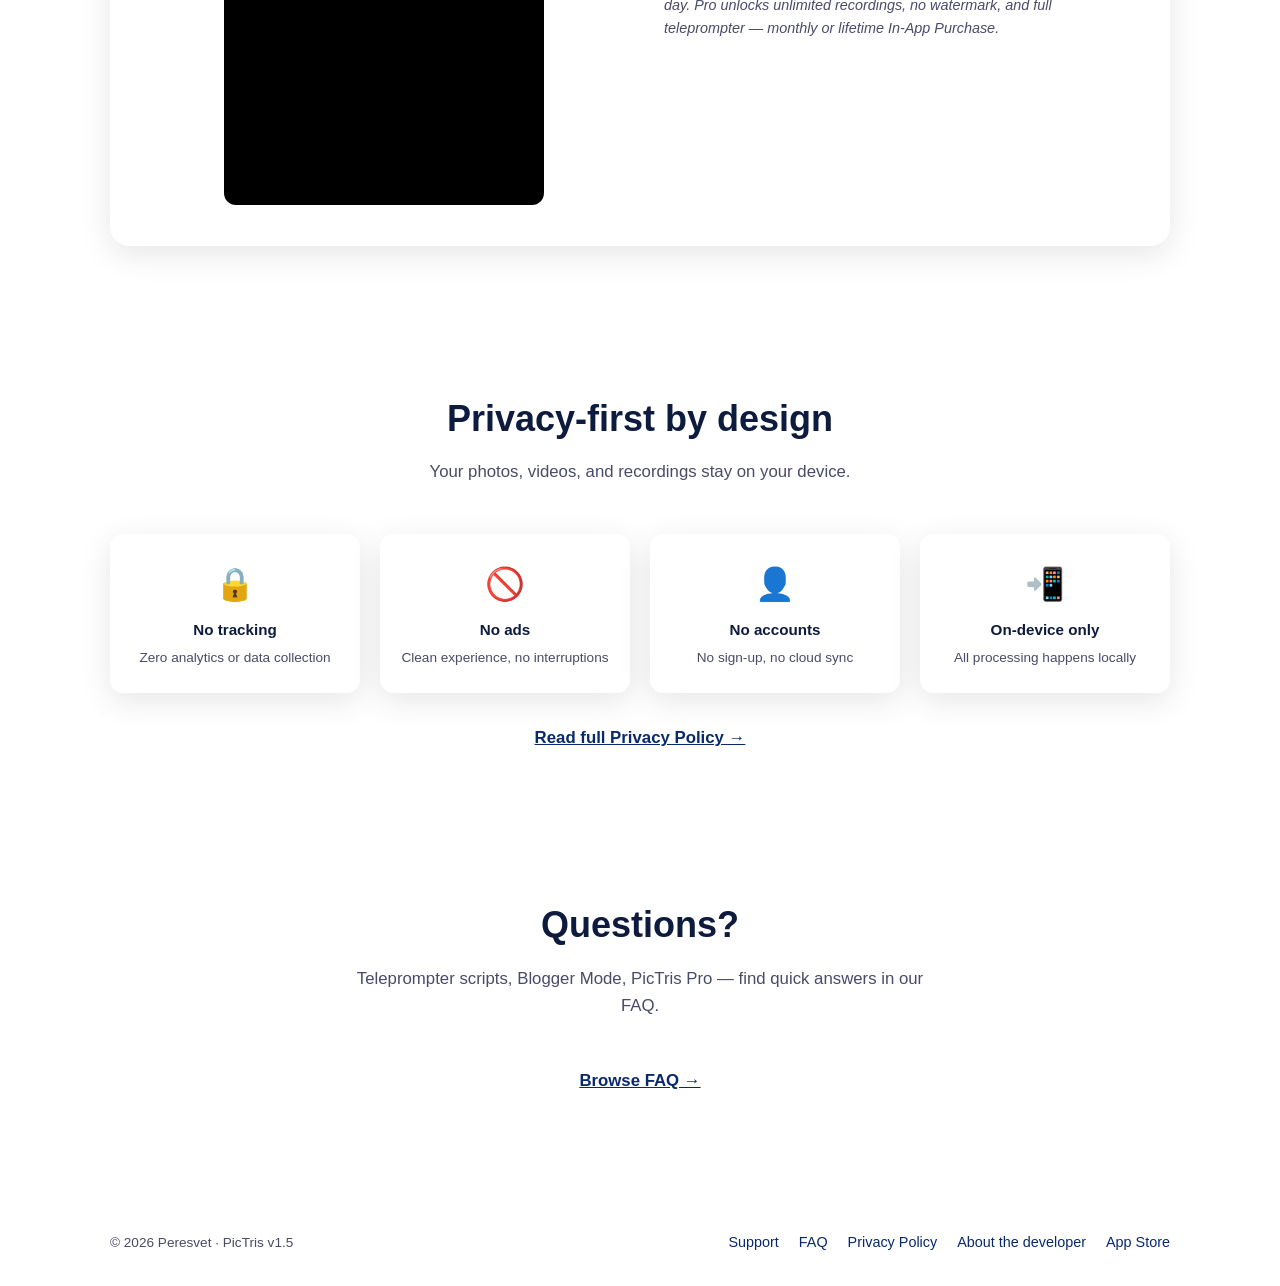
==== commit 590fea76: "Enhance site content and layout for v1.5 - Updated meta descriptions and keywords across About, FAQ," ====
--- a/index.html
+++ b/index.html
@@ -4,15 +4,16 @@
     <meta charset="UTF-8">
     <meta name="viewport" content="width=device-width, initial-scale=1.0">
     <title>PicTris — Tetris meets your gallery</title>
-    <meta name="description" content="PicTris — play Tetris over your photos and videos. Blogger Mode records gameplay with front camera. Free, offline, no ads.">
+    <meta name="description" content="PicTris — photo puzzle arcade: play Tetris over your photo and video gallery. Blogger Mode for creators: reaction gameplay, screen record, face-cam. Free, offline, no ads.">
+    <meta name="keywords" content="pictris, tetris, photo, puzzle, arcade, gallery, video, blogger, creator, reaction, screen record, photo roulette">
     <meta property="og:title" content="PicTris — Tetris meets your gallery">
-    <meta property="og:description" content="Play Tetris over your photos and videos. Record face-cam gameplay with Blogger Mode. Free, offline, privacy-first.">
+    <meta property="og:description" content="Photo puzzle arcade: Tetris over your gallery. Blogger Mode for creators — reaction gameplay, screen record, face-cam. Free, offline, no ads.">
     <meta property="og:image" content="https://gromozekapp.github.io/Pictris_web/images/screenshots/1.png">
     <meta property="og:type" content="website">
     <meta property="og:url" content="https://gromozekapp.github.io/Pictris_web/">
     <meta name="twitter:card" content="summary_large_image">
     <meta name="twitter:title" content="PicTris — Tetris meets your gallery">
-    <meta name="twitter:description" content="Play Tetris over your photos and videos. Free, offline, no ads.">
+    <meta name="twitter:description" content="Photo puzzle arcade: Tetris over your gallery. Blogger Mode for creators — reaction, screen record, face-cam. Free, offline.">
     <meta name="twitter:image" content="https://gromozekapp.github.io/Pictris_web/images/screenshots/1.png">
     <link rel="canonical" href="https://gromozekapp.github.io/Pictris_web/">
     <link rel="icon" type="image/png" sizes="32x32" href="favicon-32.png">
@@ -33,6 +34,7 @@
             </button>
             <nav aria-label="Main navigation">
                 <ul class="nav-links">
+                    <li><a href="#whats-new">What's new</a></li>
                     <li><a href="#how-to-play">How to play</a></li>
                     <li><a href="#modes">Modes</a></li>
                     <li><a href="#features">Features</a></li>
@@ -59,8 +61,8 @@
     <main>
         <section class="hero section" id="home">
             <div class="container hero-centered">
-                <h1>Tetris meets your gallery</h1>
-                <p class="hero-tagline">Play block puzzle over your photos and videos — or record face-cam gameplay with Blogger Mode. Offline, no ads, privacy-first.</p>
+                <h1>Tetris meets your photo library</h1>
+                <p class="hero-tagline">You save videos and photos — and never open them again. PicTris turns forgotten clips into a classic block puzzle. Play offline, swipe through your media, or record face-cam gameplay with Blogger Mode.</p>
                 <div class="hero-badges">
                     <a href="https://apps.apple.com/bg/app/pictris/id6739788238" class="app-store-link" target="_blank" rel="noopener noreferrer">
                         <img src="images/US/Download_on_App_Store/Black_lockup/SVG/Download_on_the_App_Store_Badge_US-UK_RGB_blk_092917.svg"
@@ -76,23 +78,55 @@
             </div>
         </section>
 
-        <section class="video-section" aria-labelledby="video-heading">
-            <div class="container">
-                <h2 class="section-title" id="video-heading">See it in action</h2>
-                <p class="section-subtitle">Watch PicTris turn your camera roll into a game board.</p>
-                <div class="video-wrapper">
-                    <video class="preview-video"
-                           poster="images/screenshots/video-poster.png"
-                           controls
-                           playsinline
-                           muted
-                           loop
-                           preload="metadata"
-                           aria-label="PicTris app preview video">
-                        <source src="video/preview.mp4" type="video/mp4">
-                    </video>
-                    <button type="button" class="video-unmute-btn" aria-label="Unmute video">🔊 Unmute</button>
-                </div>
+        <section class="section video-whats-new-section" id="whats-new" aria-labelledby="whats-new-heading">
+            <div class="container">
+                <table class="layout-table" role="presentation">
+                    <tr>
+                        <td class="layout-col layout-col-video">
+                            <h2 class="section-title" id="video-heading">See it in action</h2>
+                            <p class="section-subtitle">Watch PicTris turn your camera roll into a game board.</p>
+                            <div class="video-wrapper">
+                                <video class="preview-video"
+                                       poster="images/screenshots/video-poster.png"
+                                       controls
+                                       playsinline
+                                       muted
+                                       loop
+                                       preload="metadata"
+                                       aria-label="PicTris app preview video">
+                                    <source src="video/preview.mp4" type="video/mp4">
+                                </video>
+                                <button type="button" class="video-unmute-btn" aria-label="Unmute video">🔊 Unmute</button>
+                            </div>
+                        </td>
+                        <td class="layout-col layout-col-whats-new">
+                            <h2 class="section-title" id="whats-new-heading">What's New in 1.5</h2>
+                            <div class="whats-new-stack">
+                                <article class="whats-new-card">
+                                    <span class="mode-badge">Blogger Mode</span>
+                                    <p class="whats-new-lead">A new way to play and create content:</p>
+                                    <ul>
+                                        <li>Front camera as a live game background — perfect for reactions and face-cam gameplay</li>
+                                        <li>Automatic screen recording with voice commentary and in-game audio</li>
+                                        <li>Built-in teleprompter: load a script from Files, auto scroll or manual swipe</li>
+                                        <li>Hide the grid or score panel for a cleaner recording</li>
+                                        <li>After game over: preview, save to Photos, or share your video</li>
+                                    </ul>
+                                </article>
+                                <article class="whats-new-card">
+                                    <span class="mode-badge">PicTris Pro</span>
+                                    <p class="whats-new-lead">Optional upgrade for creators:</p>
+                                    <ul>
+                                        <li>Unlimited Blogger Mode recordings (free plan: 1 per day)</li>
+                                        <li>No watermark on exported videos</li>
+                                        <li>Full teleprompter access</li>
+                                    </ul>
+                                </article>
+                            </div>
+                            <p class="whats-new-footnote">The classic Photo and Video Gallery modes are unchanged — still free, still offline, still no ads.</p>
+                        </td>
+                    </tr>
+                </table>
             </div>
         </section>
 
@@ -104,7 +138,7 @@
                     <div class="control-card">
                         <span class="control-gesture" aria-hidden="true">← →</span>
                         <h3>Swipe left / right</h3>
-                        <p>Move the falling block across the board.</p>
+                        <p>Move the falling block and browse your gallery.</p>
                     </div>
                     <div class="control-card">
                         <span class="control-gesture" aria-hidden="true">↑</span>
@@ -242,7 +276,7 @@
                             <li>No watermark on exported videos</li>
                             <li>Full teleprompter — auto scroll, manual swipe, scripts from Files</li>
                         </ul>
-                        <p class="pro-note">The core game is free. Pro unlocks advanced Blogger Mode features via monthly or lifetime In-App Purchase.</p>
+                        <p class="pro-note">The core game is free. Blogger Mode includes one free recording per day. Pro unlocks unlimited recordings, no watermark, and full teleprompter — monthly or lifetime In-App Purchase.</p>
                     </div>
                 </div>
             </div>
--- a/css/main.css
+++ b/css/main.css
@@ -241,14 +241,49 @@
   height: 48px;
 }
 
-/* Video section */
-.video-section {
-  padding: 48px 0 72px;
+/* Video + What's new layout */
+.video-whats-new-section {
+  padding: 72px 0;
+}
+
+.layout-table {
+  width: 100%;
+  border-collapse: collapse;
+  border: none;
+}
+
+.layout-table td {
+  border: none;
+  padding: 0;
+  vertical-align: top;
+}
+
+.layout-col-video {
+  width: 38%;
+  padding-right: 32px;
+}
+
+.layout-col-whats-new {
+  width: 62%;
+  padding-left: 32px;
+}
+
+.layout-col-video .section-title,
+.layout-col-whats-new .section-title {
+  text-align: left;
+}
+
+.layout-col-video .section-subtitle {
+  text-align: left;
+  margin-left: 0;
+  margin-right: 0;
+  margin-bottom: 24px;
+  max-width: none;
 }
 
 .video-wrapper {
   max-width: 300px;
-  margin: 0 auto;
+  margin: 0;
   border-radius: 16px;
   overflow: hidden;
   box-shadow: var(--shadow);
@@ -283,6 +318,13 @@
   background: rgba(0, 0, 0, 0.85);
 }
 
+.whats-new-stack {
+  display: flex;
+  flex-direction: column;
+  gap: 16px;
+  margin-bottom: 20px;
+}
+
 /* Play modes */
 .modes-grid {
   display: grid;
@@ -335,6 +377,46 @@
   padding: 2px 8px;
   border-radius: 12px;
   margin-bottom: 8px;
+}
+
+/* What's new cards */
+.whats-new-card {
+  background: var(--surface);
+  backdrop-filter: blur(12px);
+  -webkit-backdrop-filter: blur(12px);
+  border: 1px solid var(--surface-border);
+  border-radius: 14px;
+  padding: 28px;
+  box-shadow: var(--shadow);
+}
+
+.whats-new-lead {
+  font-size: 0.95rem;
+  color: var(--text-color);
+  margin: 0 0 12px;
+}
+
+.whats-new-card ul {
+  margin: 0;
+  padding-left: 1.25rem;
+}
+
+.whats-new-card li {
+  font-size: 0.95rem;
+  color: var(--text-muted);
+  margin-bottom: 8px;
+}
+
+.whats-new-card li:last-child {
+  margin-bottom: 0;
+}
+
+.whats-new-footnote {
+  text-align: left;
+  font-size: 0.95rem;
+  color: var(--text-muted);
+  font-style: italic;
+  margin: 0;
 }
 
 /* How to play */
@@ -693,7 +775,8 @@
   margin-bottom: 0;
 }
 
-.faq-answer ol {
+.faq-answer ol,
+.faq-answer ul {
   margin: 0 0 12px;
   padding-left: 1.25rem;
 }
@@ -757,6 +840,28 @@
 
 /* Responsive */
 @media (max-width: 900px) {
+  .layout-table,
+  .layout-table tbody,
+  .layout-table tr,
+  .layout-table td {
+    display: block;
+    width: 100%;
+  }
+
+  .layout-col-video,
+  .layout-col-whats-new {
+    width: 100%;
+    padding: 0;
+  }
+
+  .layout-col-whats-new {
+    margin-top: 48px;
+  }
+
+  .layout-col-video .video-wrapper {
+    margin: 0 auto;
+  }
+
   .controls-grid {
     grid-template-columns: repeat(2, 1fr);
   }
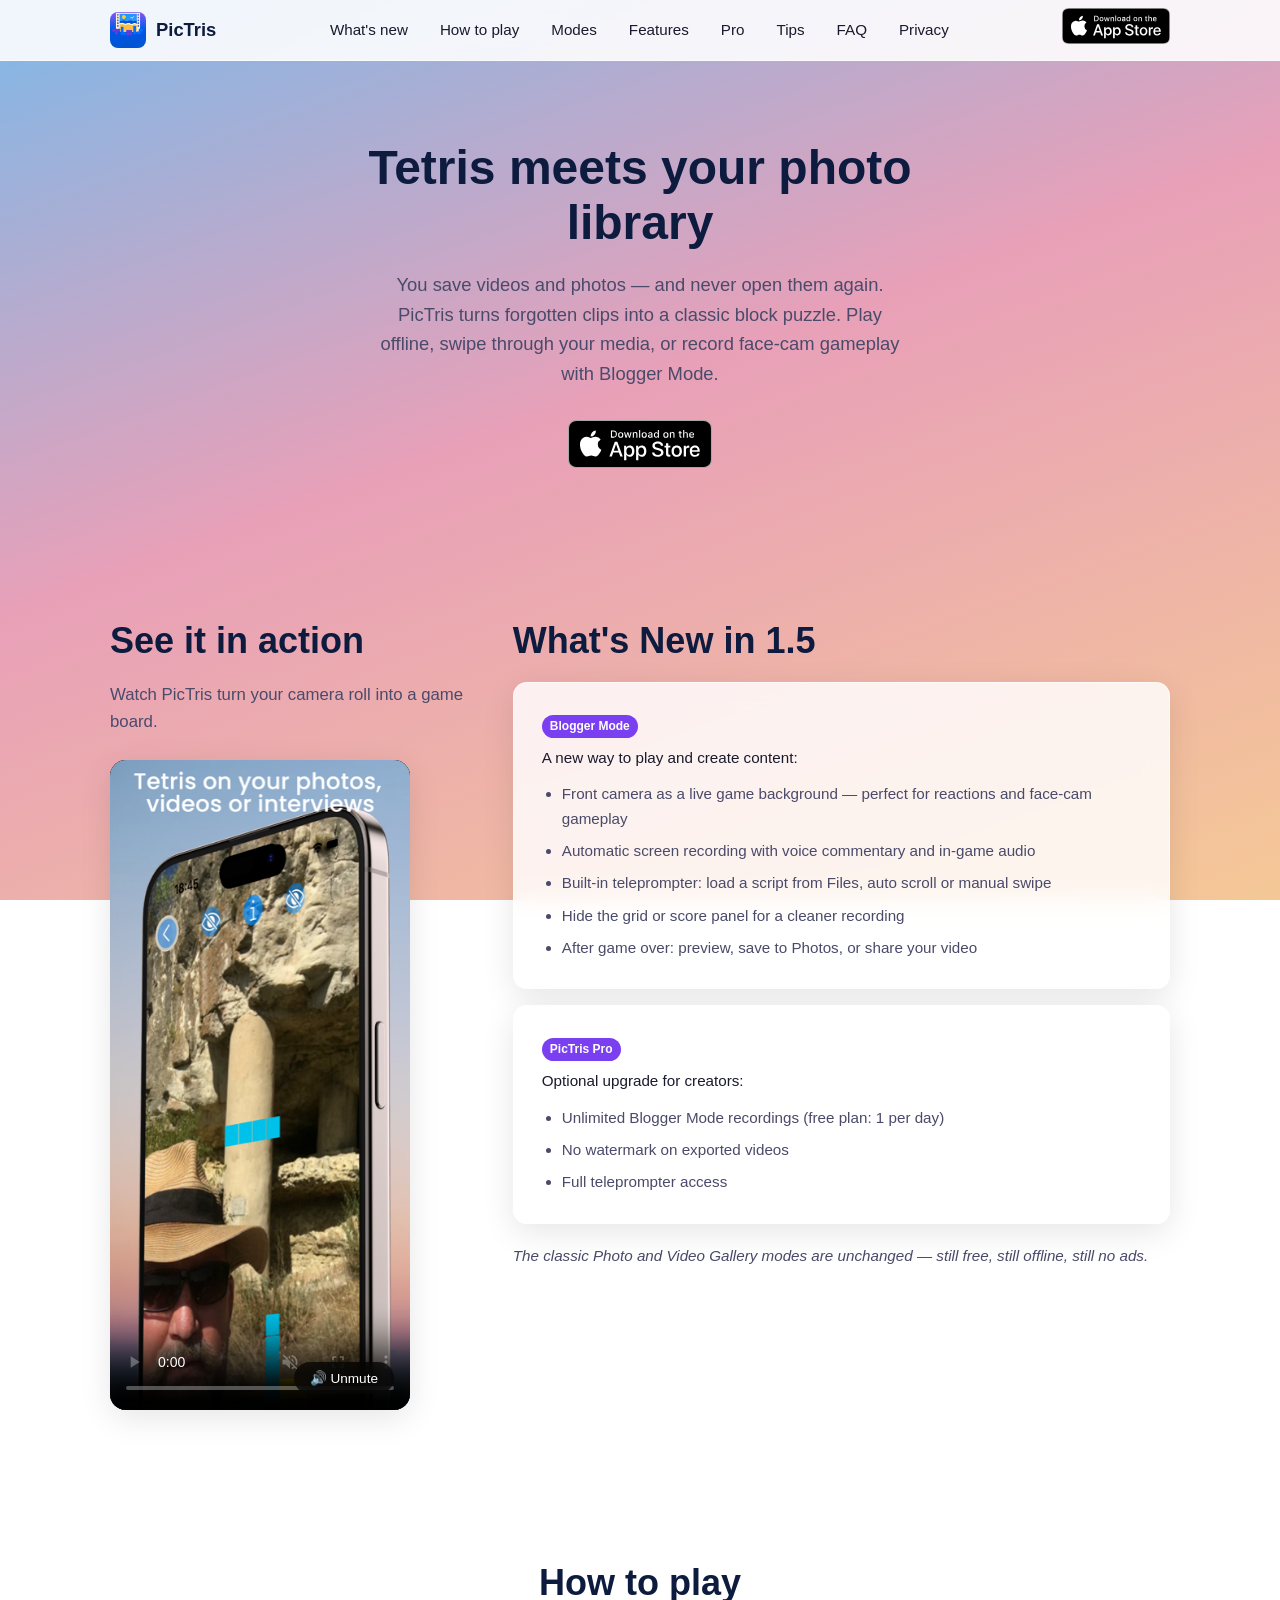
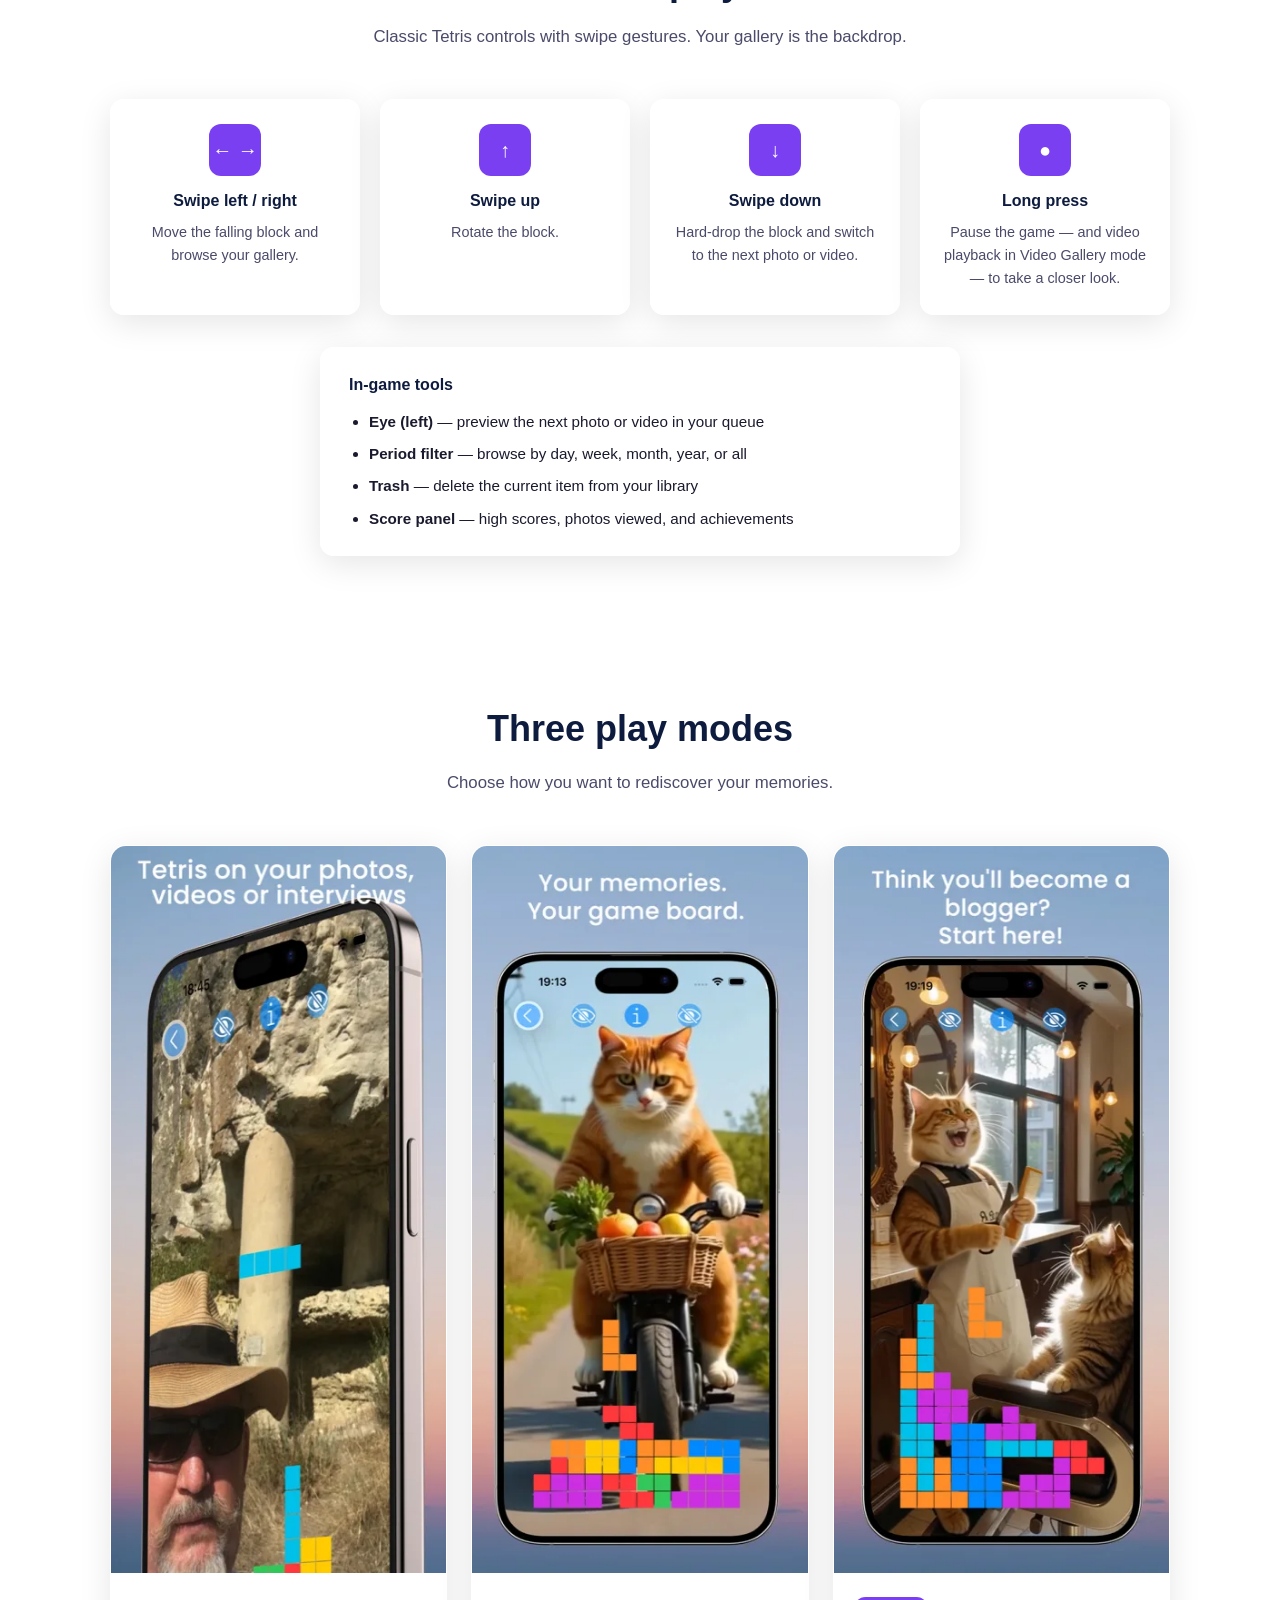
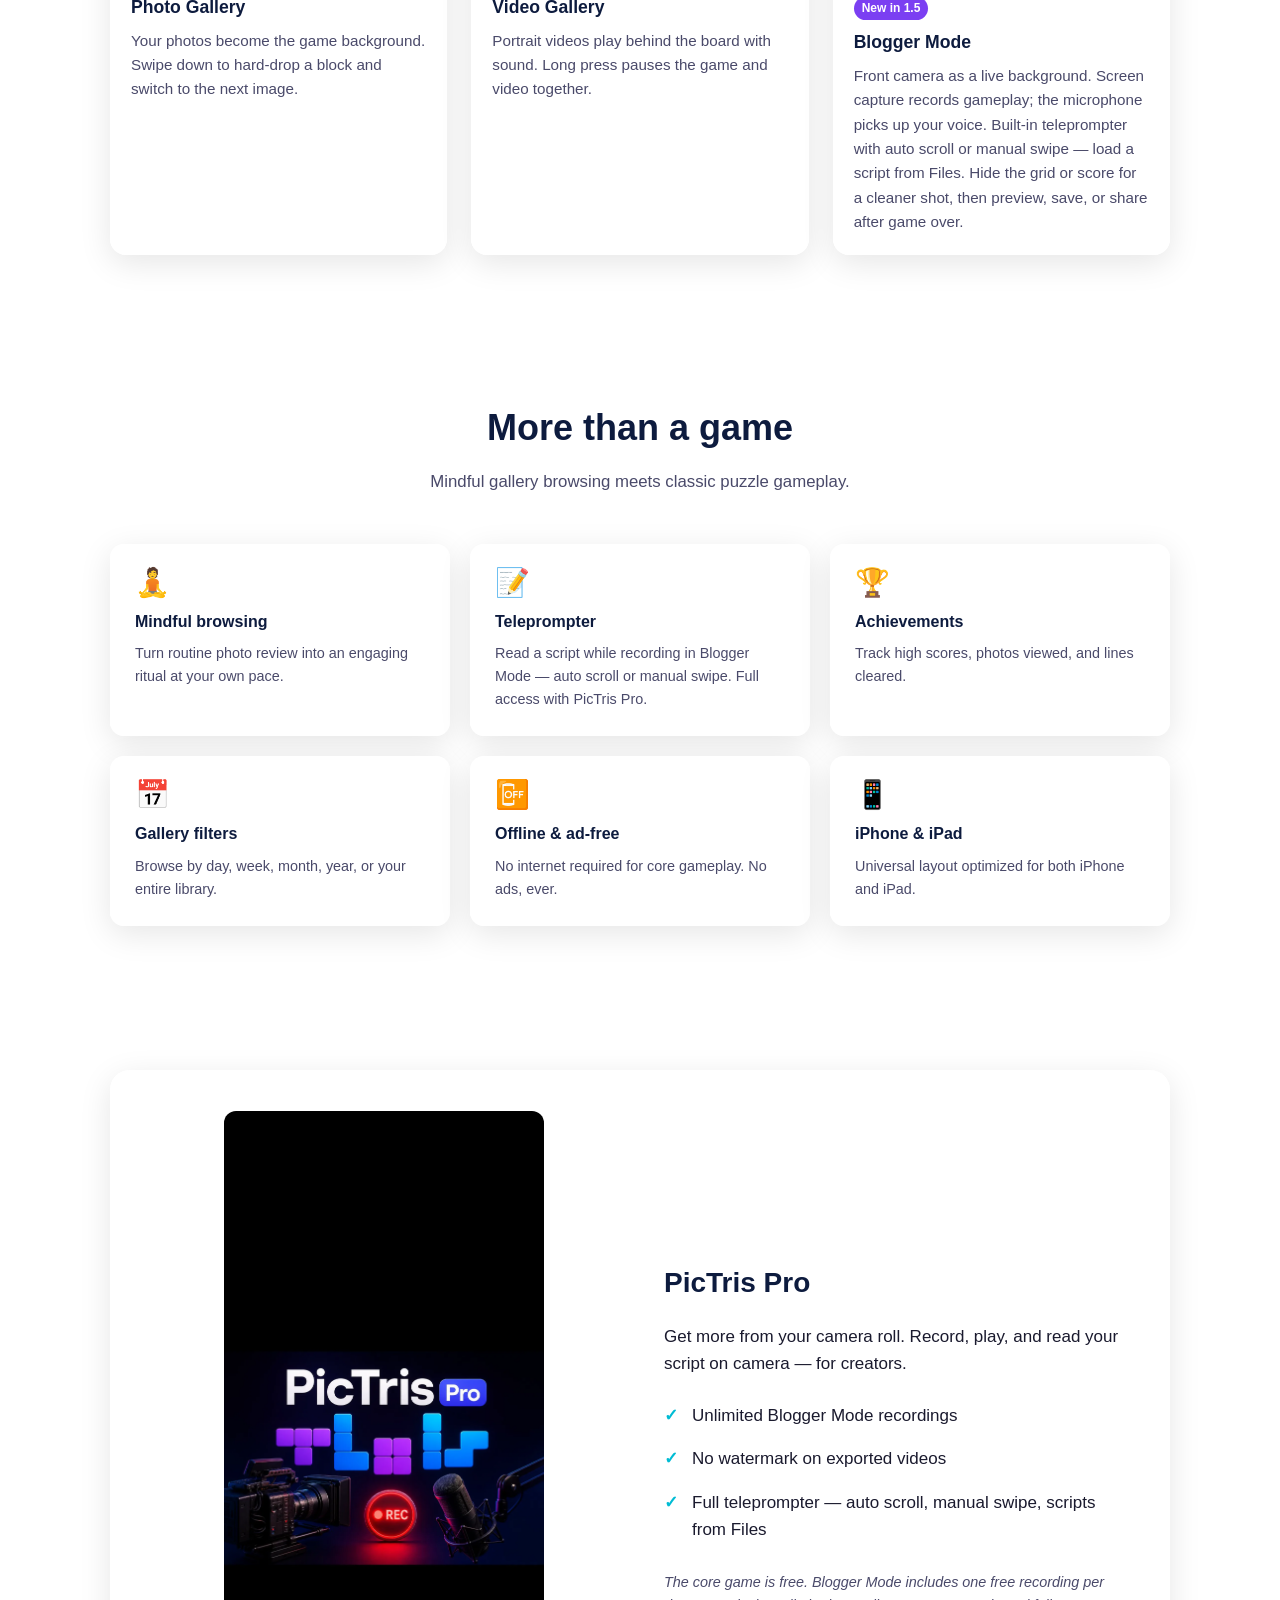
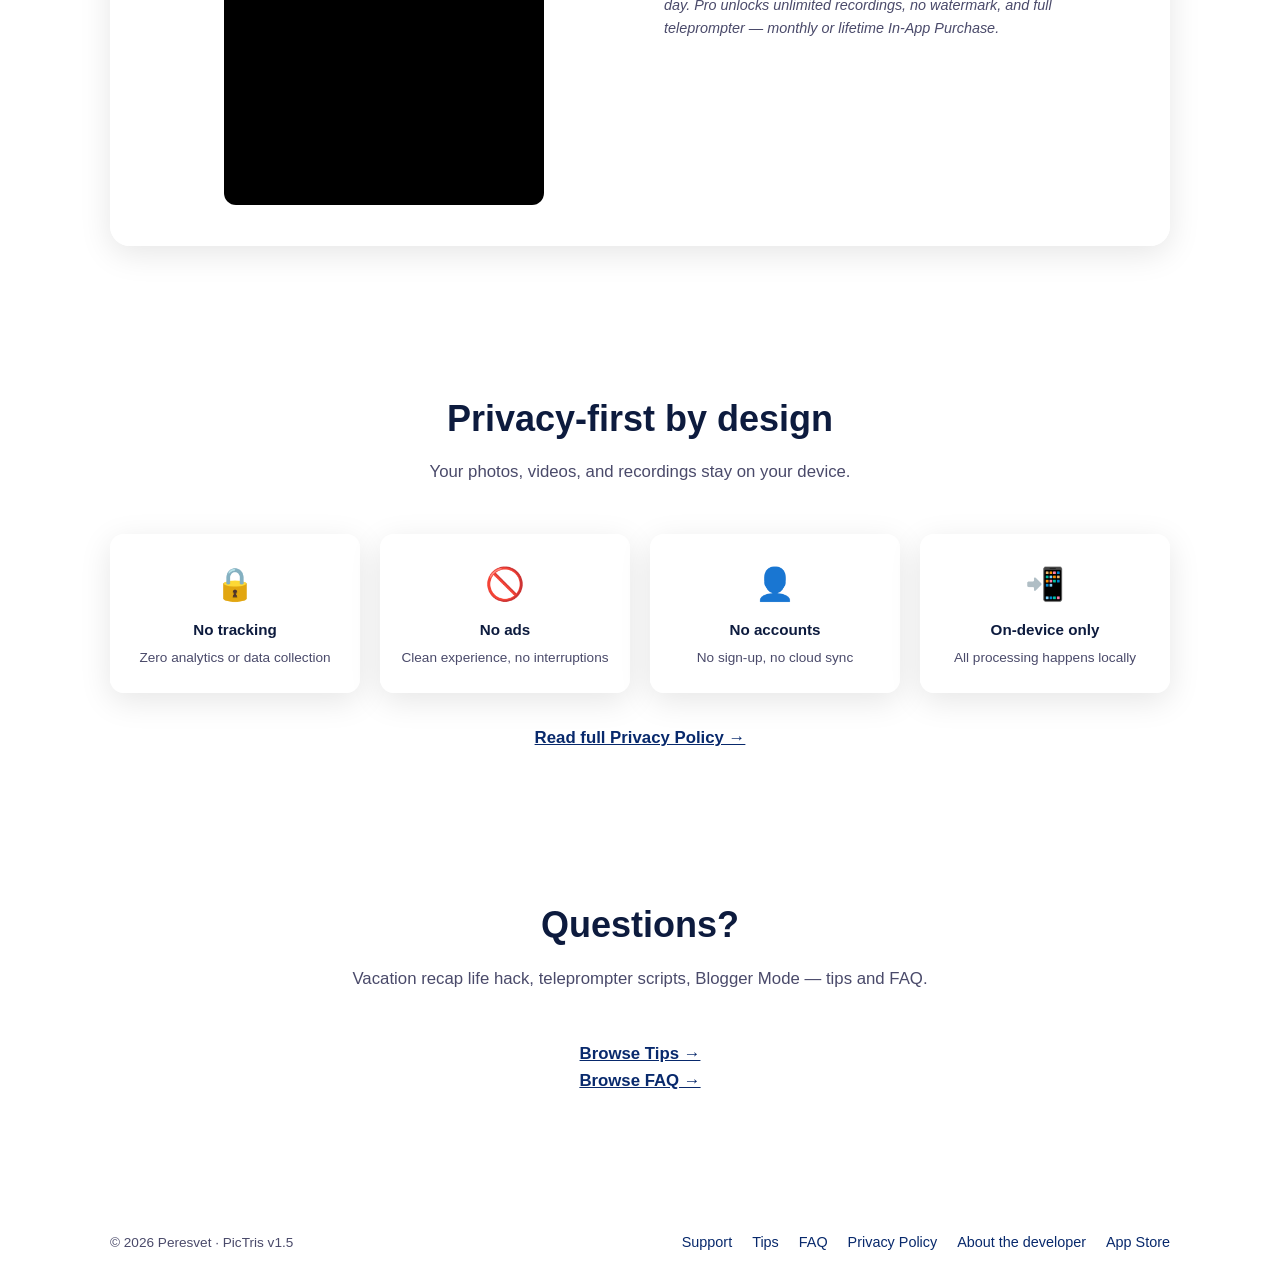
==== commit 9bf21208: "Add Tips page and update navigation across the site - Introduced a new Tips page with gameplay trick" ====
--- a/index.html
+++ b/index.html
@@ -39,6 +39,7 @@
                     <li><a href="#modes">Modes</a></li>
                     <li><a href="#features">Features</a></li>
                     <li><a href="#pro">Pro</a></li>
+                    <li><a href="tips.html">Tips</a></li>
                     <li><a href="faq.html">FAQ</a></li>
                     <li><a href="privacy.html">Privacy</a></li>
                 </ul>
@@ -315,7 +316,8 @@
         <section class="section" id="faq-teaser" aria-labelledby="faq-teaser-heading">
             <div class="container">
                 <h2 class="section-title" id="faq-teaser-heading">Questions?</h2>
-                <p class="section-subtitle">Teleprompter scripts, Blogger Mode, PicTris Pro — find quick answers in our FAQ.</p>
+                <p class="section-subtitle">Vacation recap life hack, teleprompter scripts, Blogger Mode — tips and FAQ.</p>
+                <a href="tips.html" class="privacy-link">Browse Tips →</a>
                 <a href="faq.html" class="privacy-link">Browse FAQ →</a>
             </div>
         </section>
@@ -326,6 +328,7 @@
             <p class="footer-copy">© 2026 Peresvet · PicTris v1.5</p>
             <div class="footer-links">
                 <a href="mailto:gromozeka@abv.bg">Support</a>
+                <a href="tips.html">Tips</a>
                 <a href="faq.html">FAQ</a>
                 <a href="privacy.html">Privacy Policy</a>
                 <a href="about.html">About the developer</a>
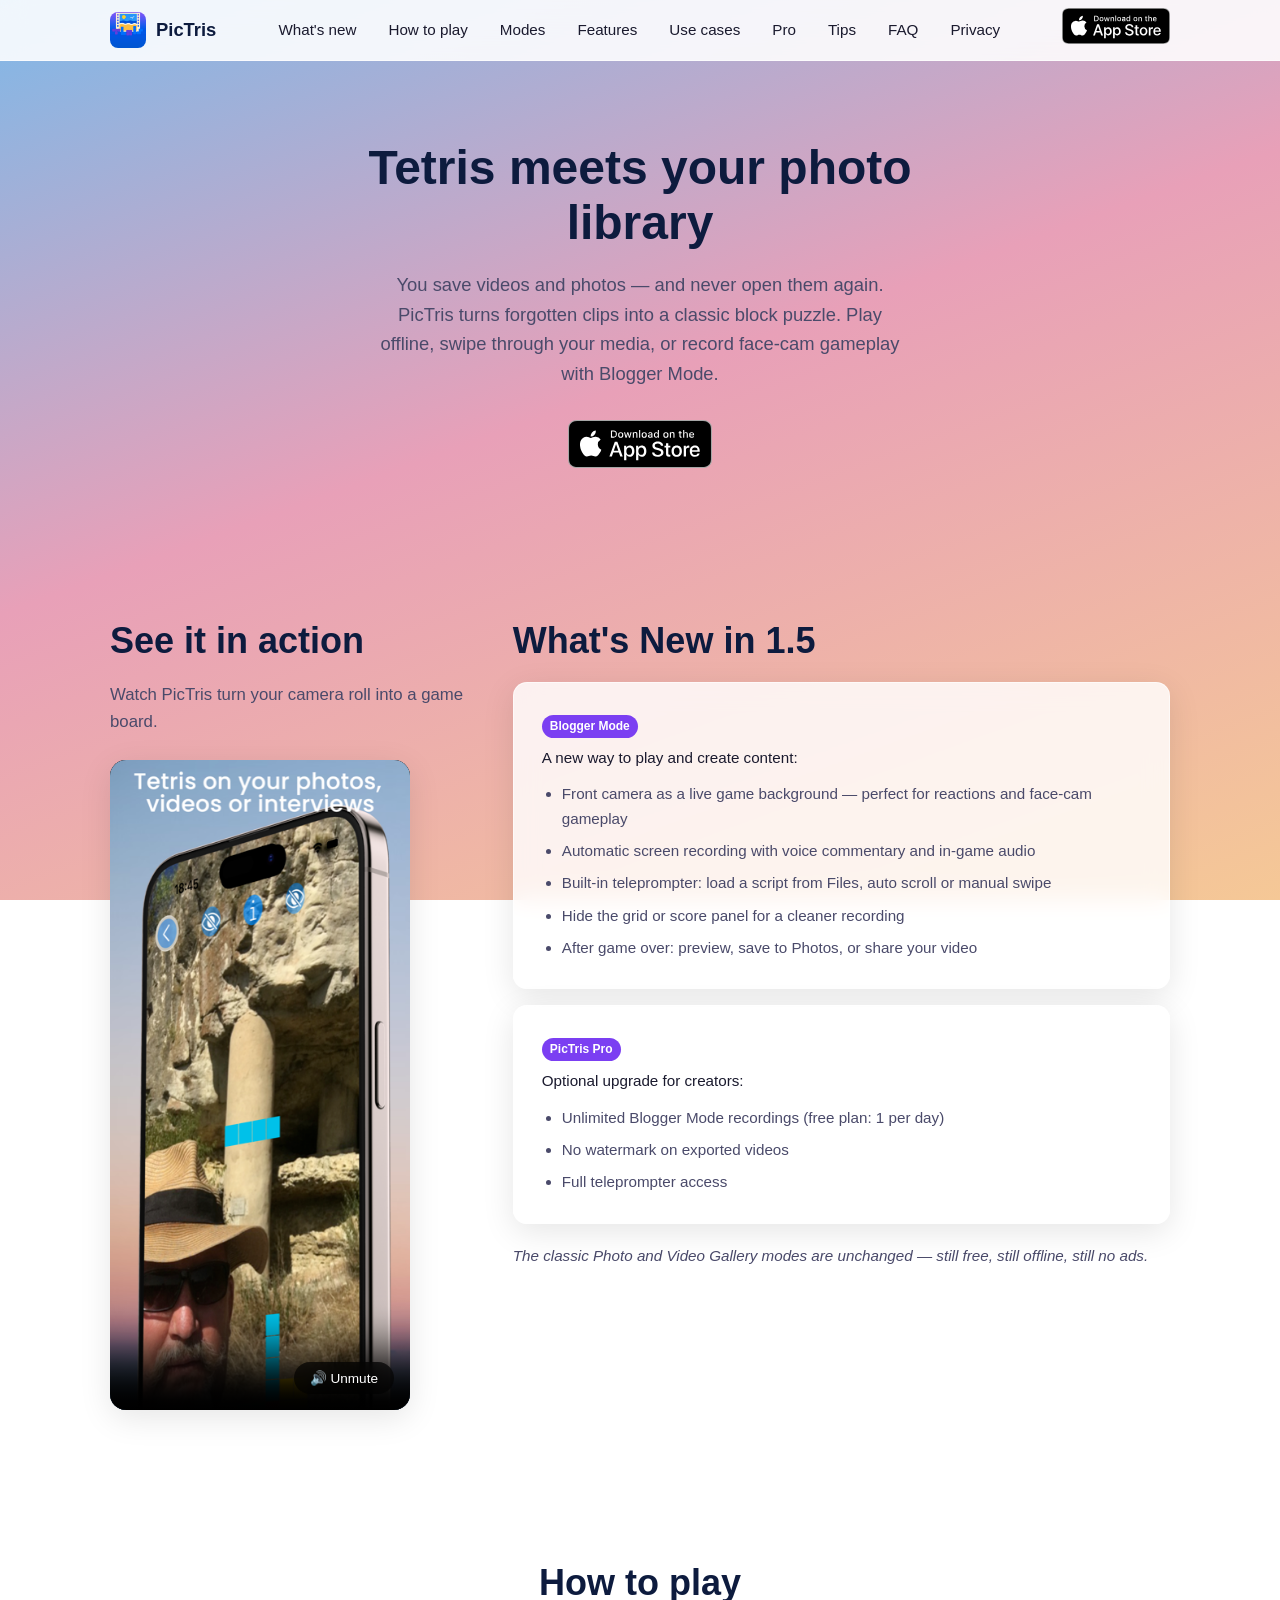
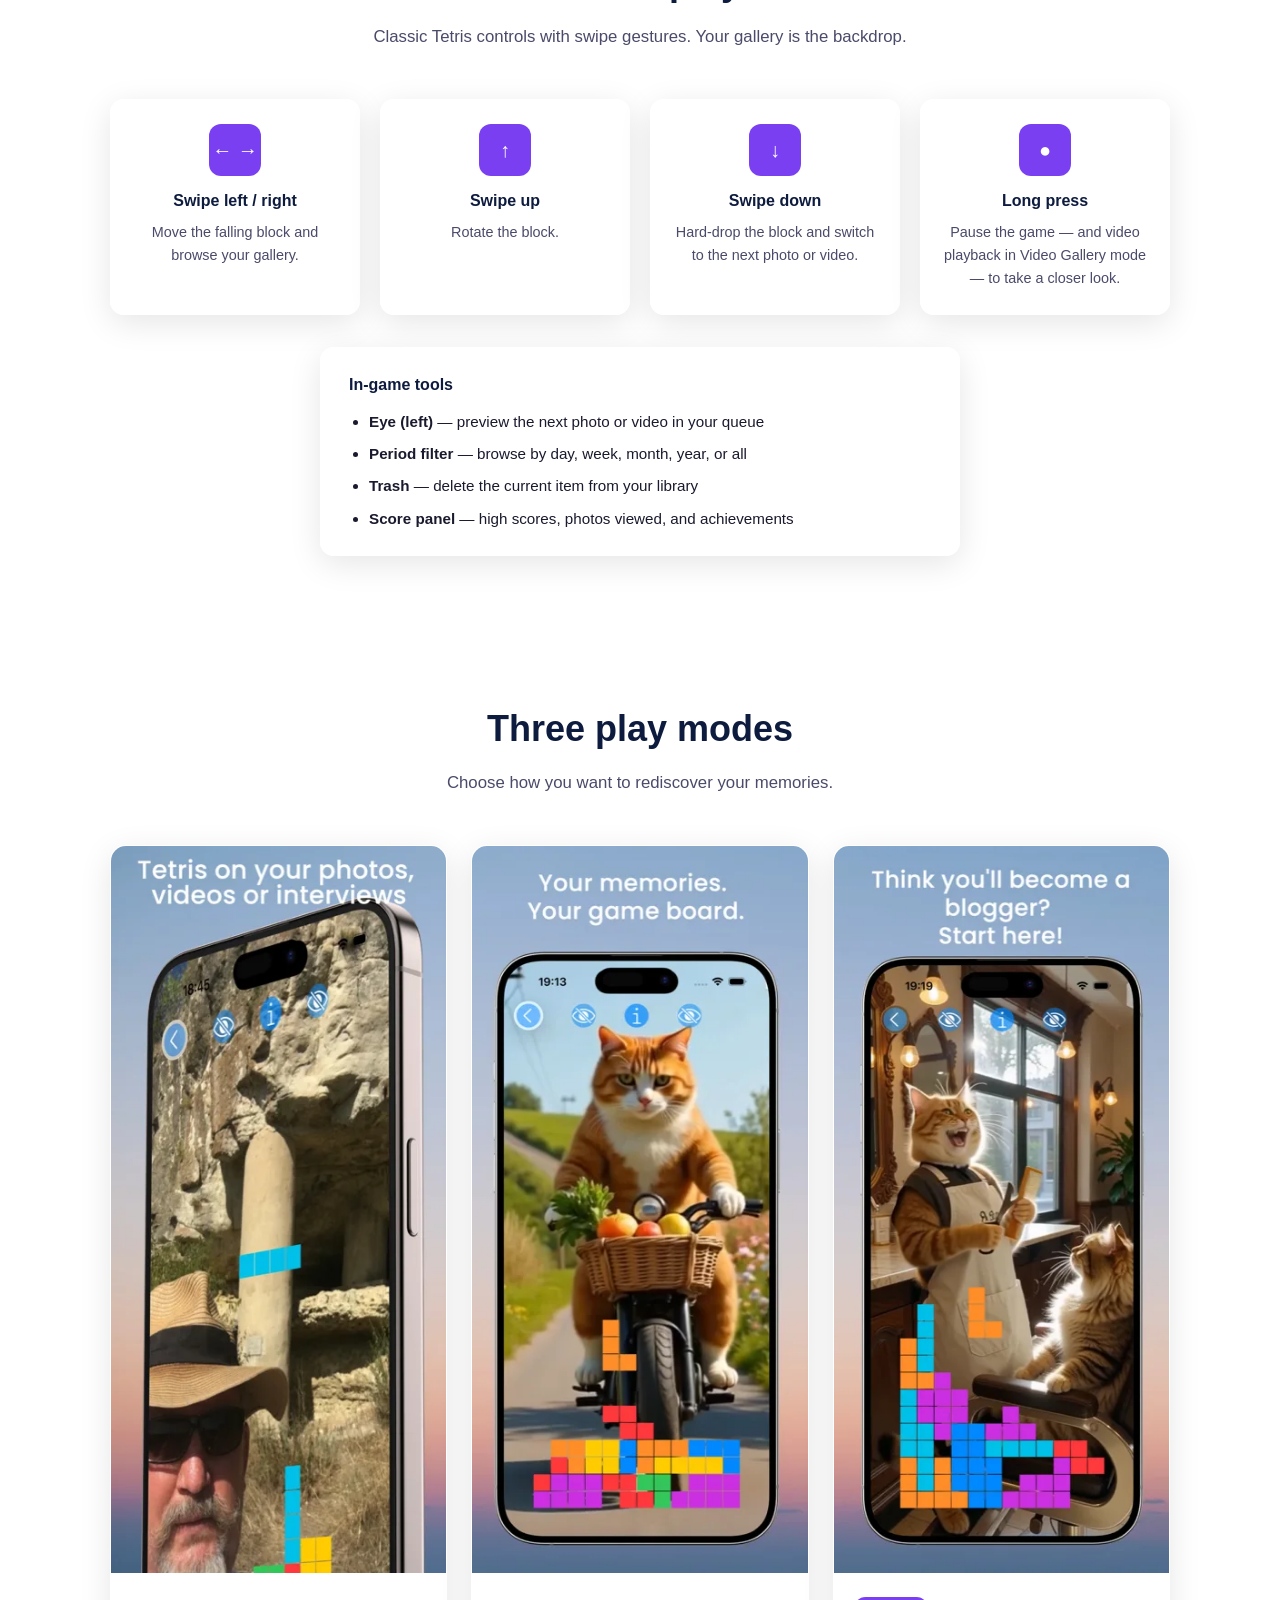
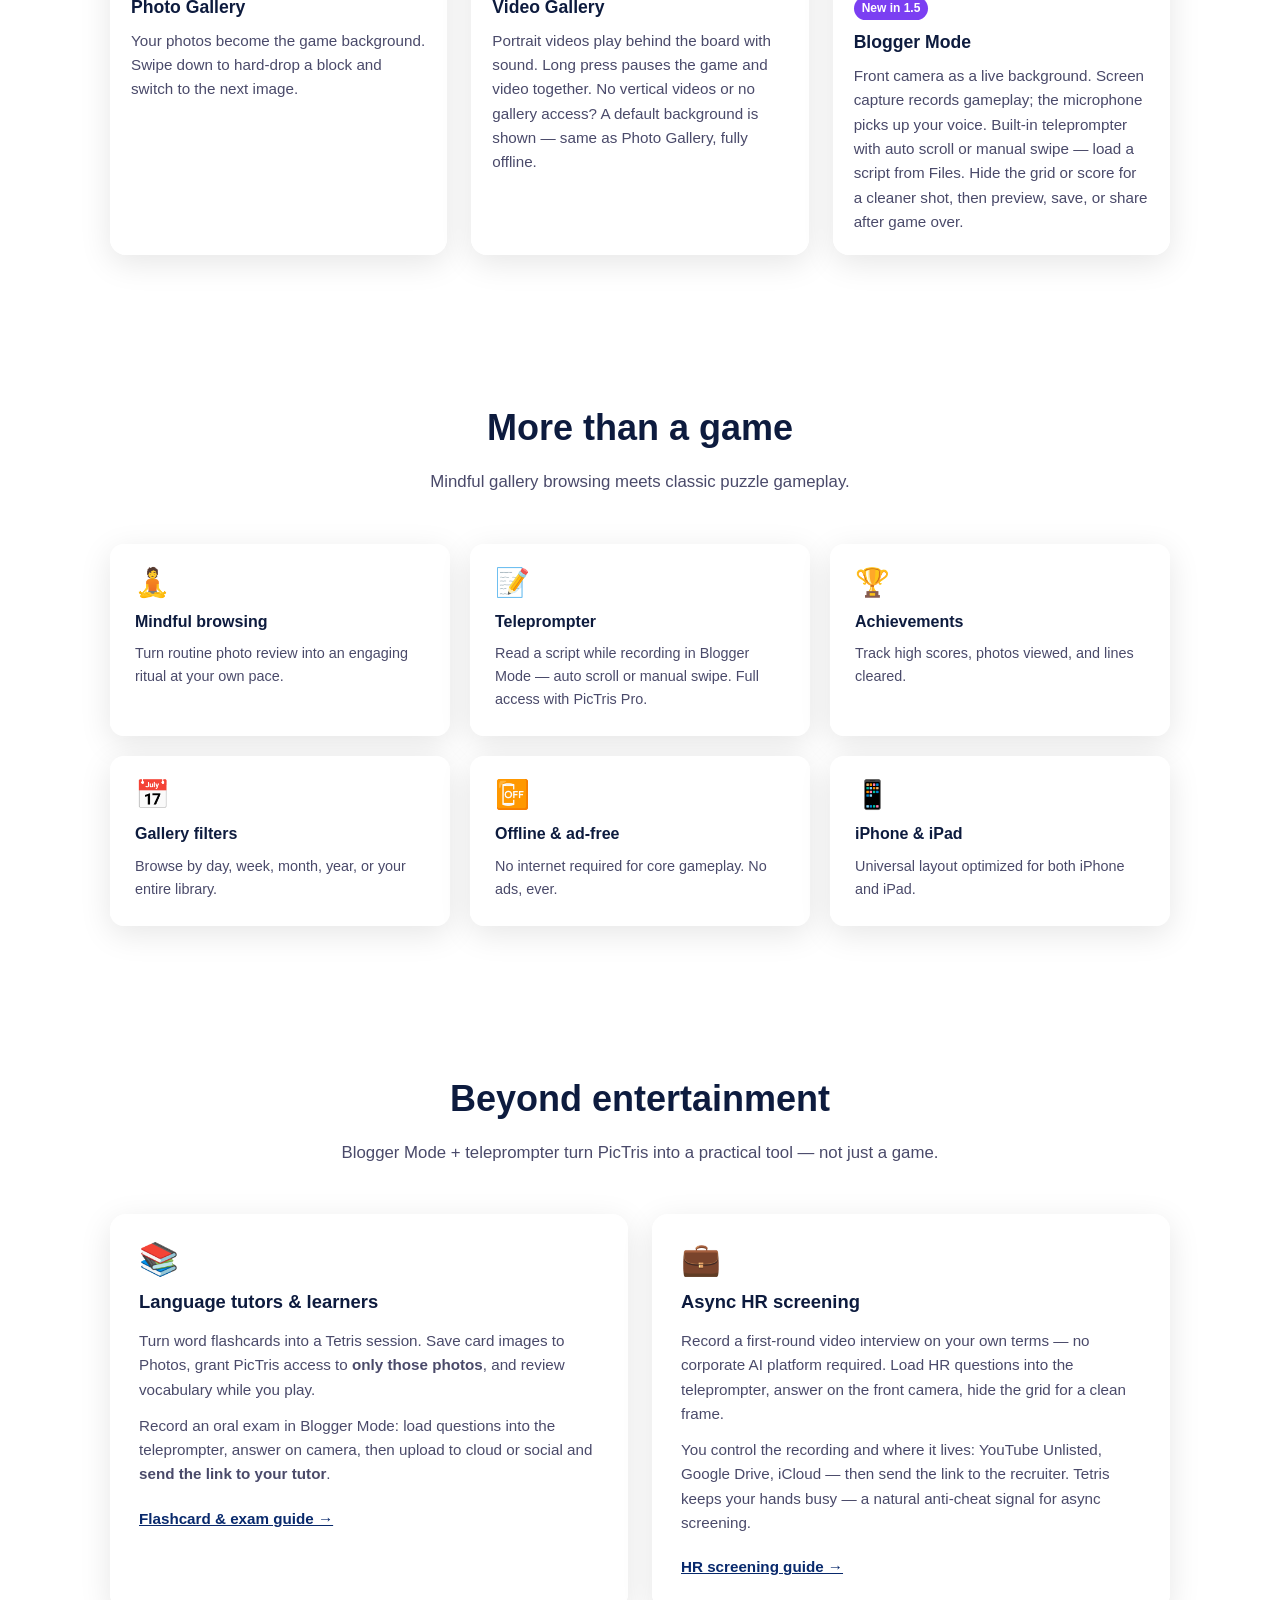
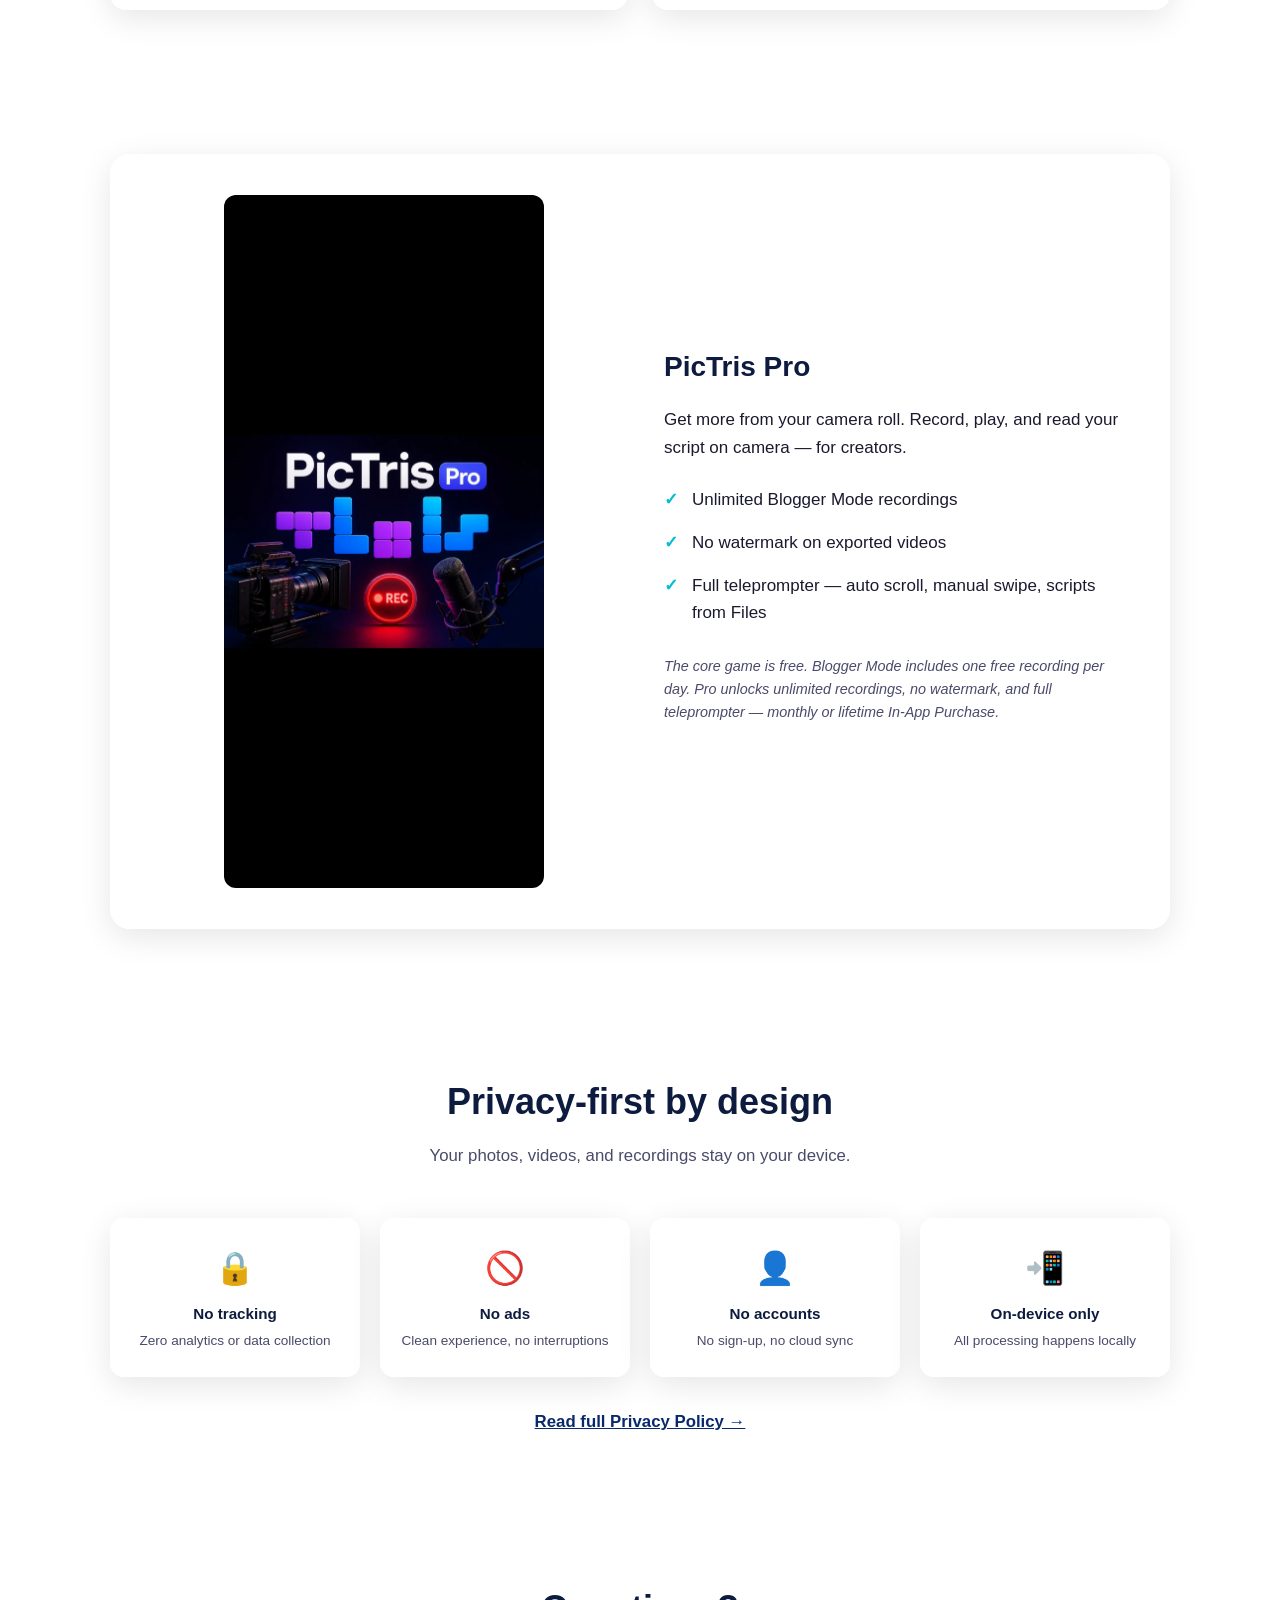
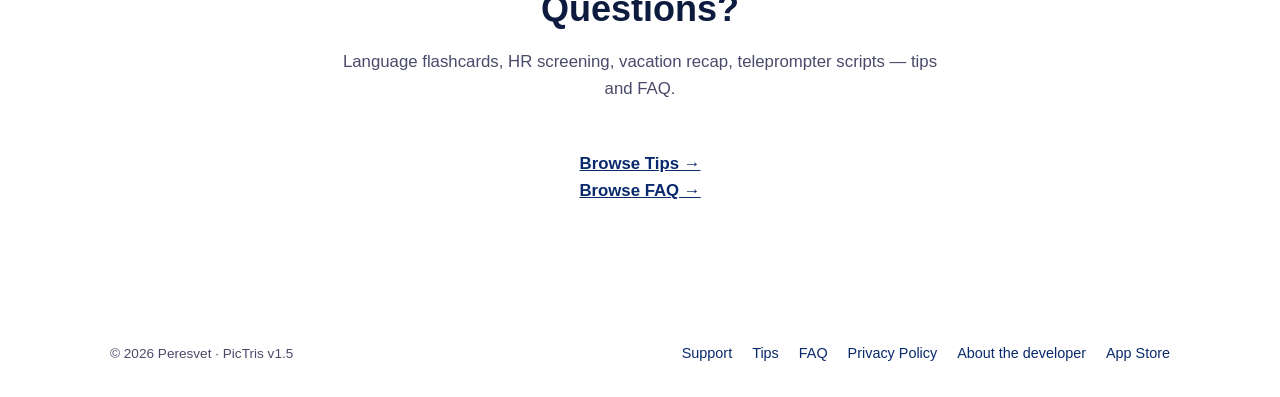
==== commit b19e4fc2: "Update site content and structure for enhanced user experience - Expanded the FAQ section with new e" ====
--- a/index.html
+++ b/index.html
@@ -4,8 +4,8 @@
     <meta charset="UTF-8">
     <meta name="viewport" content="width=device-width, initial-scale=1.0">
     <title>PicTris — Tetris meets your gallery</title>
-    <meta name="description" content="PicTris — photo puzzle arcade: play Tetris over your photo and video gallery. Blogger Mode for creators: reaction gameplay, screen record, face-cam. Free, offline, no ads.">
-    <meta name="keywords" content="pictris, tetris, photo, puzzle, arcade, gallery, video, blogger, creator, reaction, screen record, photo roulette">
+    <meta name="description" content="PicTris — photo puzzle arcade: play Tetris over your gallery. Blogger Mode with teleprompter for creators, language tutors, and async HR screening. Free, offline, no ads.">
+    <meta name="keywords" content="pictris, tetris, photo, puzzle, gallery, video, blogger, teleprompter, language tutor, flashcards, HR screening, async interview, screen record">
     <meta property="og:title" content="PicTris — Tetris meets your gallery">
     <meta property="og:description" content="Photo puzzle arcade: Tetris over your gallery. Blogger Mode for creators — reaction gameplay, screen record, face-cam. Free, offline, no ads.">
     <meta property="og:image" content="https://gromozekapp.github.io/Pictris_web/images/screenshots/1.png">
@@ -38,6 +38,7 @@
                     <li><a href="#how-to-play">How to play</a></li>
                     <li><a href="#modes">Modes</a></li>
                     <li><a href="#features">Features</a></li>
+                    <li><a href="#use-cases">Use cases</a></li>
                     <li><a href="#pro">Pro</a></li>
                     <li><a href="tips.html">Tips</a></li>
                     <li><a href="faq.html">FAQ</a></li>
@@ -197,7 +198,7 @@
                         </picture>
                         <div class="mode-card-body">
                             <h3>Video Gallery</h3>
-                            <p>Portrait videos play behind the board with sound. Long press pauses the game and video together.</p>
+                            <p>Portrait videos play behind the board with sound. Long press pauses the game and video together. No vertical videos or no gallery access? A default background is shown — same as Photo Gallery, fully offline.</p>
                         </div>
                     </article>
                     <article class="mode-card">
@@ -257,6 +258,29 @@
             </div>
         </section>
 
+        <section class="section" id="use-cases" aria-labelledby="use-cases-heading">
+            <div class="container">
+                <h2 class="section-title" id="use-cases-heading">Beyond entertainment</h2>
+                <p class="section-subtitle">Blogger Mode + teleprompter turn PicTris into a practical tool — not just a game.</p>
+                <div class="use-cases-grid">
+                    <article class="use-case-card">
+                        <div class="use-case-icon" aria-hidden="true">📚</div>
+                        <h3>Language tutors &amp; learners</h3>
+                        <p>Turn word flashcards into a Tetris session. Save card images to Photos, grant PicTris access to <strong>only those photos</strong>, and review vocabulary while you play.</p>
+                        <p>Record an oral exam in Blogger Mode: load questions into the teleprompter, answer on camera, then upload to cloud or social and <strong>send the link to your tutor</strong>.</p>
+                        <a href="tips.html#language-flashcards" class="privacy-link">Flashcard &amp; exam guide →</a>
+                    </article>
+                    <article class="use-case-card">
+                        <div class="use-case-icon" aria-hidden="true">💼</div>
+                        <h3>Async HR screening</h3>
+                        <p>Record a first-round video interview on your own terms — no corporate AI platform required. Load HR questions into the teleprompter, answer on the front camera, hide the grid for a clean frame.</p>
+                        <p>You control the recording and where it lives: YouTube Unlisted, Google Drive, iCloud — then send the link to the recruiter. Tetris keeps your hands busy — a natural anti-cheat signal for async screening.</p>
+                        <a href="tips.html#hr-screening" class="privacy-link">HR screening guide →</a>
+                    </article>
+                </div>
+            </div>
+        </section>
+
         <section class="pro-section" id="pro" aria-labelledby="pro-heading">
             <div class="container">
                 <div class="pro-grid">
@@ -316,7 +340,7 @@
         <section class="section" id="faq-teaser" aria-labelledby="faq-teaser-heading">
             <div class="container">
                 <h2 class="section-title" id="faq-teaser-heading">Questions?</h2>
-                <p class="section-subtitle">Vacation recap life hack, teleprompter scripts, Blogger Mode — tips and FAQ.</p>
+                <p class="section-subtitle">Language flashcards, HR screening, vacation recap, teleprompter scripts — tips and FAQ.</p>
                 <a href="tips.html" class="privacy-link">Browse Tips →</a>
                 <a href="faq.html" class="privacy-link">Browse FAQ →</a>
             </div>
--- a/css/main.css
+++ b/css/main.css
@@ -532,6 +532,47 @@
   margin: 0;
 }
 
+/* Use cases */
+.use-cases-grid {
+  display: grid;
+  grid-template-columns: repeat(2, 1fr);
+  gap: 24px;
+}
+
+.use-case-card {
+  background: var(--surface);
+  backdrop-filter: blur(12px);
+  -webkit-backdrop-filter: blur(12px);
+  border: 1px solid var(--surface-border);
+  border-radius: 16px;
+  padding: 28px;
+  box-shadow: var(--shadow);
+}
+
+.use-case-icon {
+  font-size: 2rem;
+  margin-bottom: 12px;
+  line-height: 1;
+}
+
+.use-case-card h3 {
+  font-size: 1.15rem;
+  color: var(--heading-color);
+  margin: 0 0 12px;
+}
+
+.use-case-card p {
+  font-size: 0.95rem;
+  color: var(--text-muted);
+  margin: 0 0 12px;
+}
+
+.use-case-card .privacy-link {
+  display: inline-block;
+  margin-top: 8px;
+  font-size: 0.95rem;
+}
+
 /* Pro section */
 .pro-section {
   padding: 72px 0;
@@ -712,6 +753,34 @@
   color: var(--text-color);
 }
 
+.tip-section {
+  margin-top: 40px;
+  padding-top: 8px;
+  border-top: 1px solid var(--surface-border);
+}
+
+.tip-section:first-of-type {
+  margin-top: 24px;
+  border-top: none;
+  padding-top: 0;
+}
+
+.tip-code {
+  background: var(--surface-solid);
+  border: 1px solid var(--surface-border);
+  border-radius: 8px;
+  padding: 16px;
+  font-size: 0.9rem;
+  line-height: 1.5;
+  overflow-x: auto;
+  white-space: pre-wrap;
+  margin: 0 0 16px;
+}
+
+.tip-footer-link {
+  margin-top: 32px;
+}
+
 .page-hero-img {
   border-radius: 12px;
   margin: 0 auto 24px;
@@ -874,6 +943,10 @@
 
   .features-grid {
     grid-template-columns: repeat(2, 1fr);
+  }
+
+  .use-cases-grid {
+    grid-template-columns: 1fr;
   }
 
   .pro-grid {
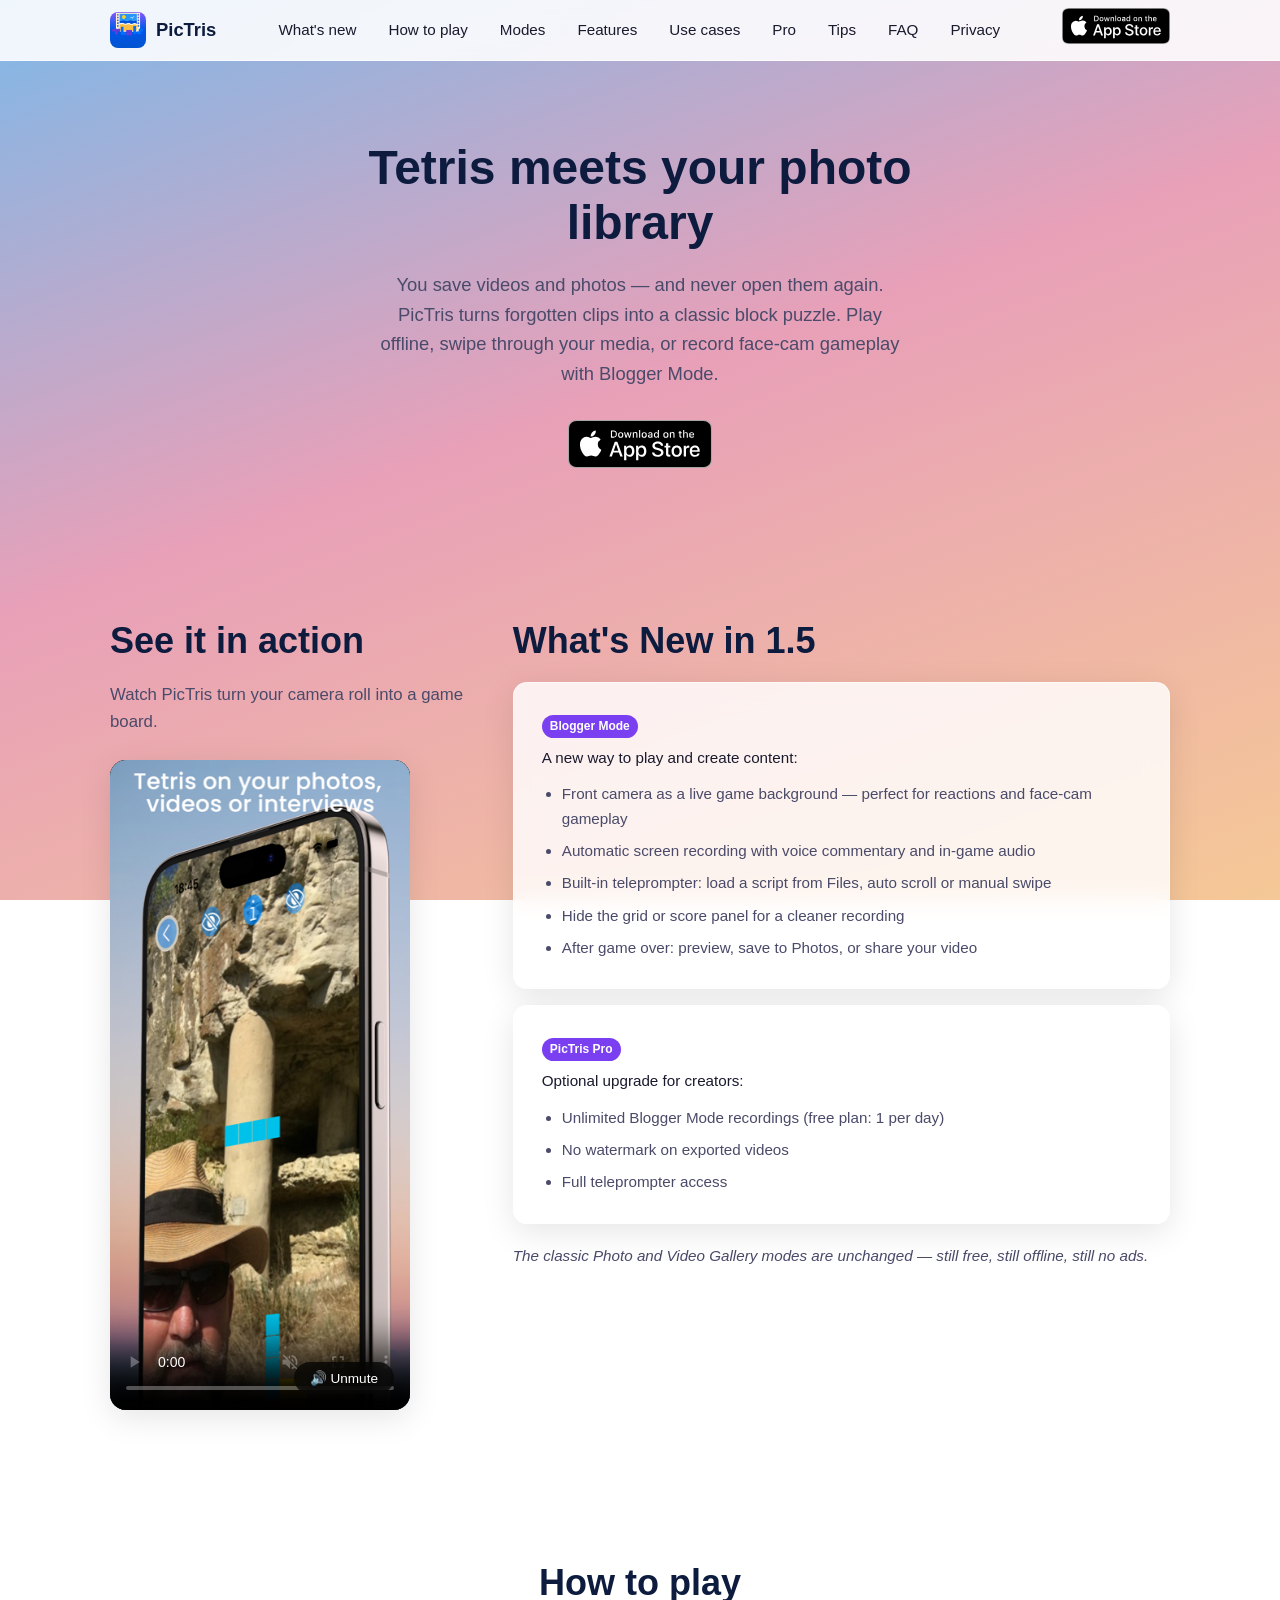
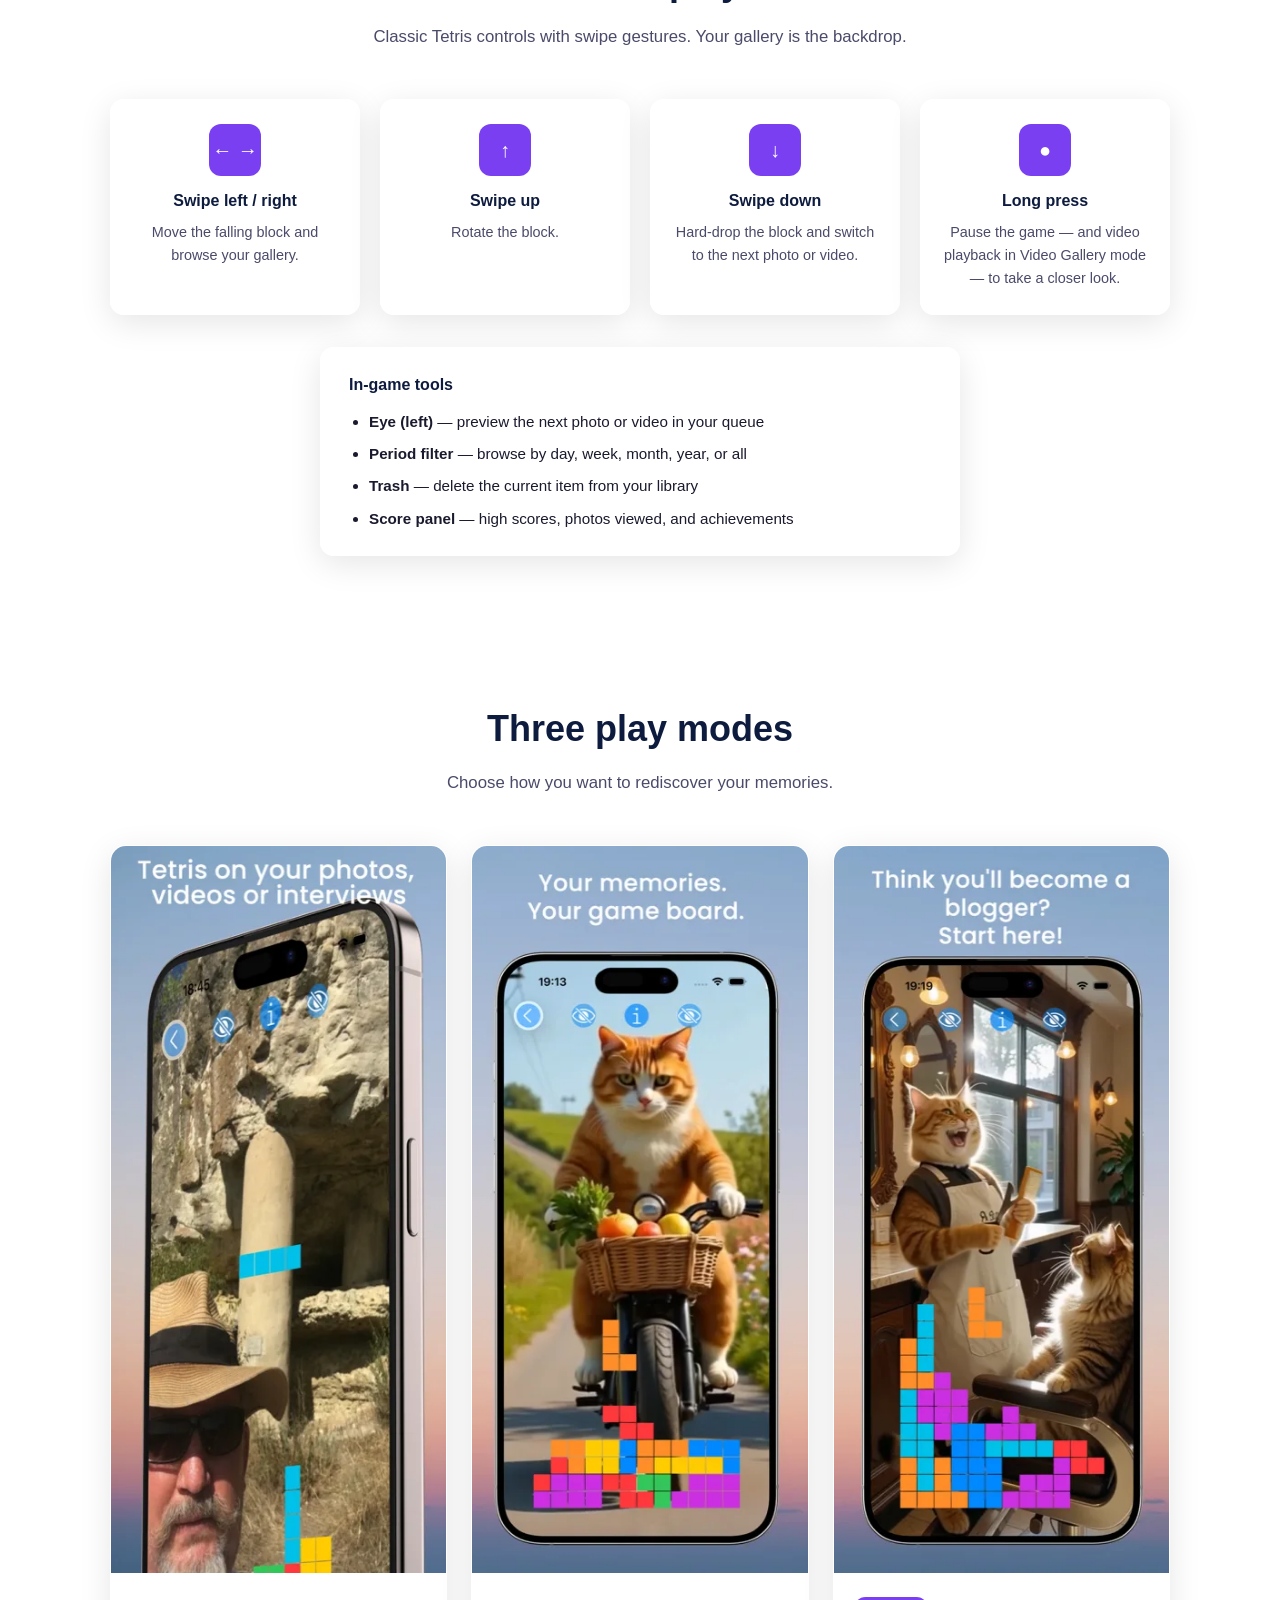
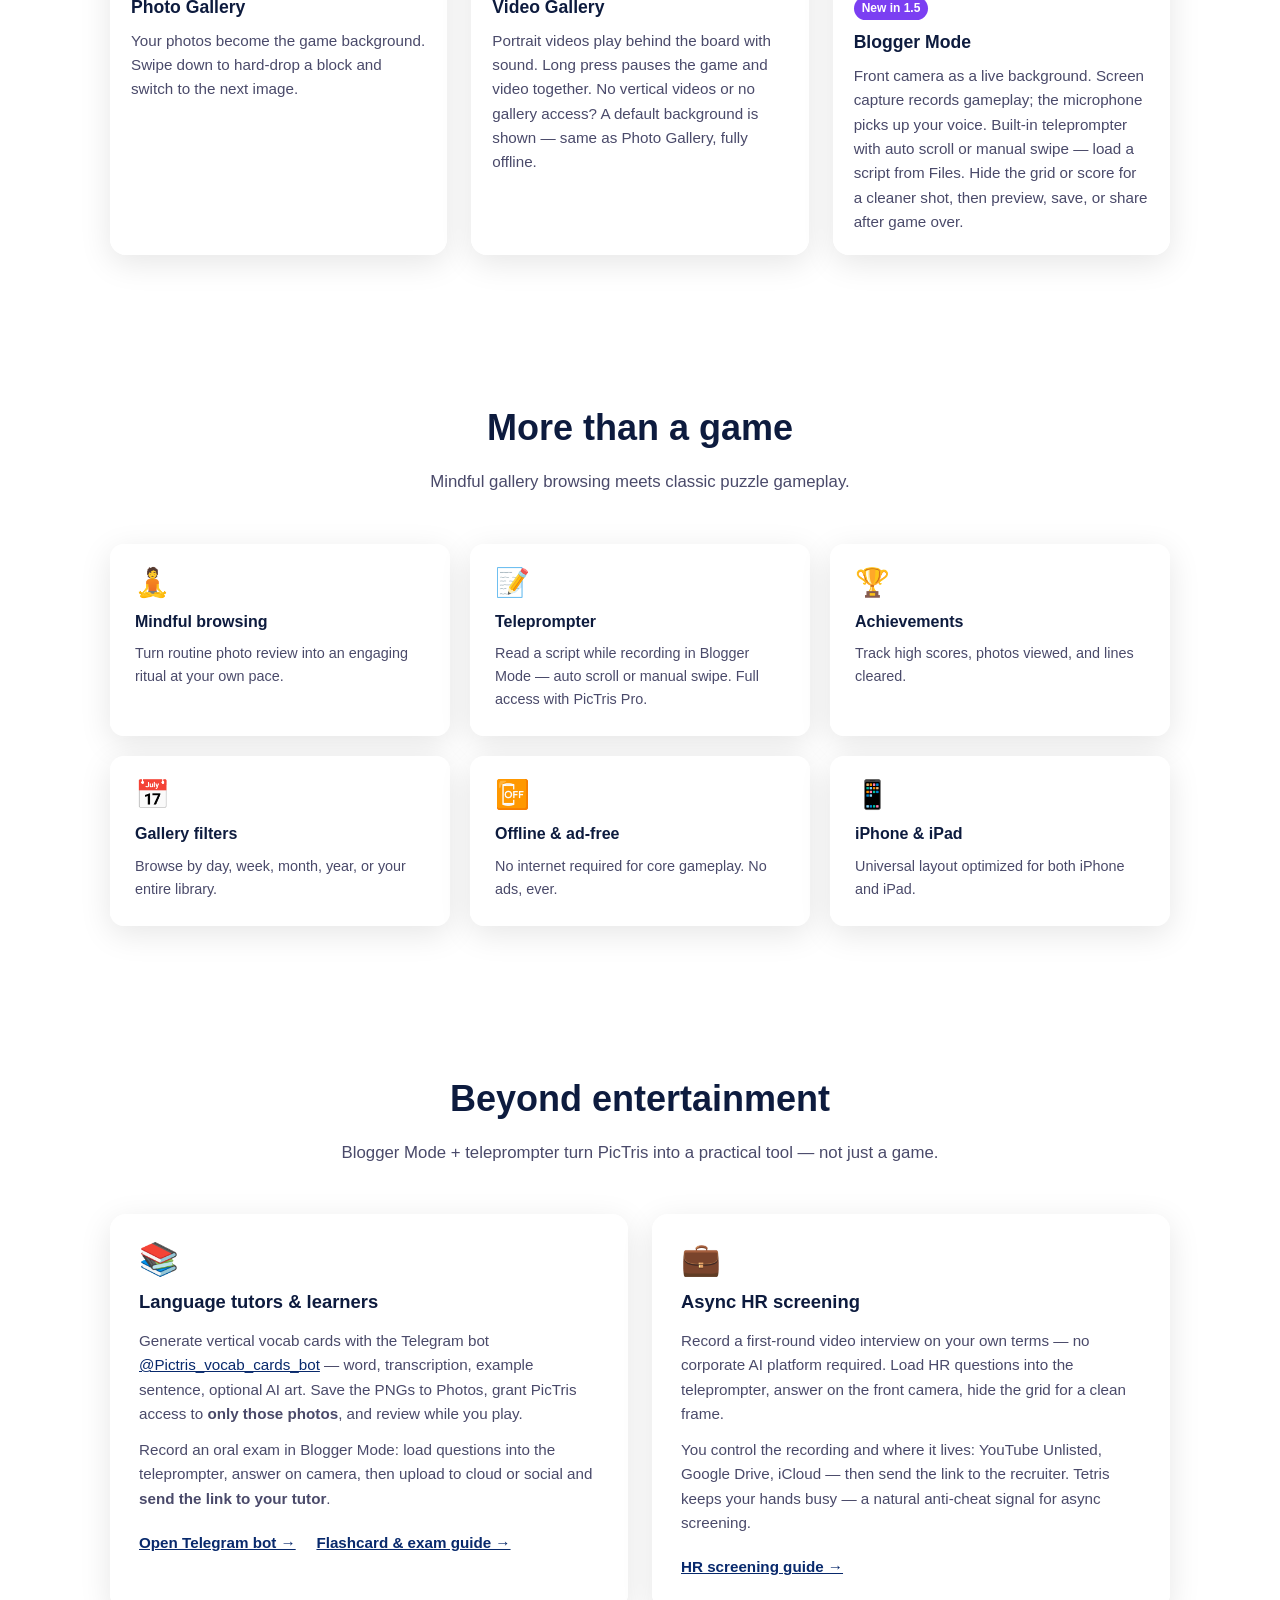
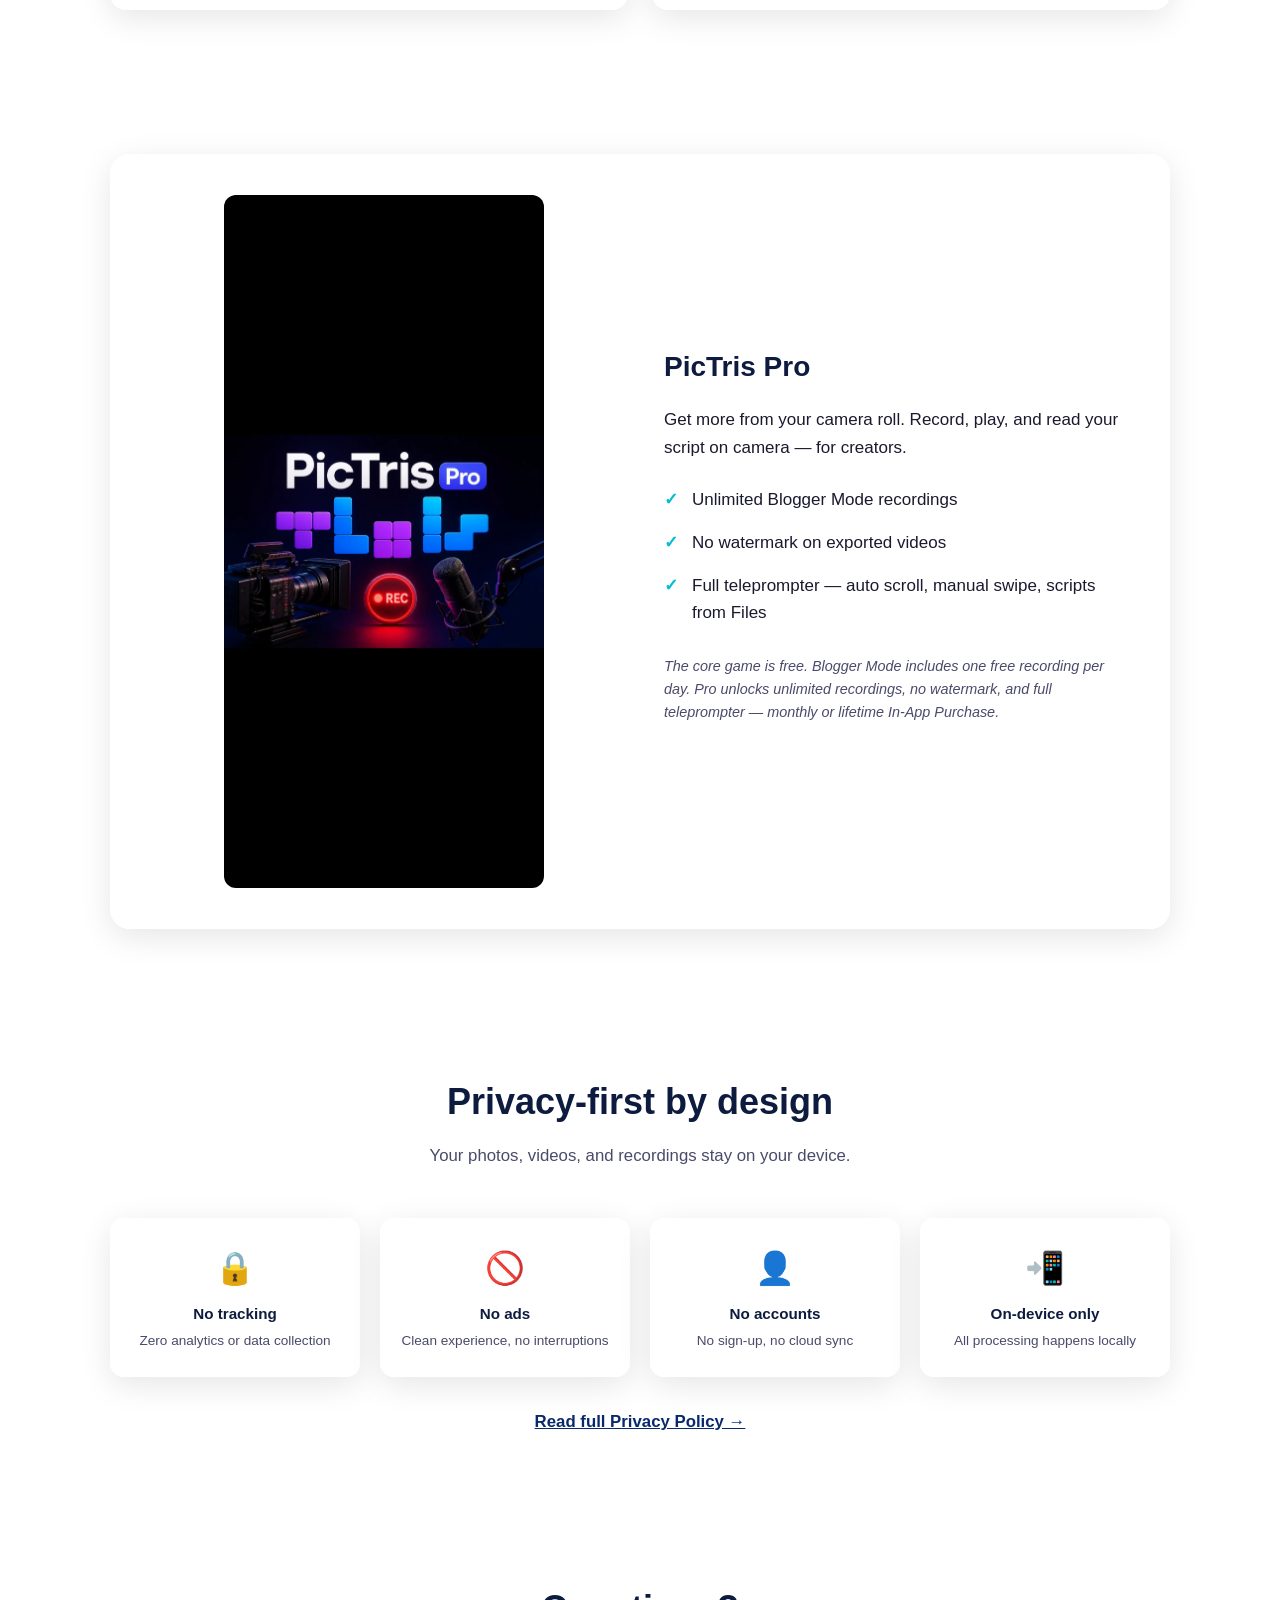
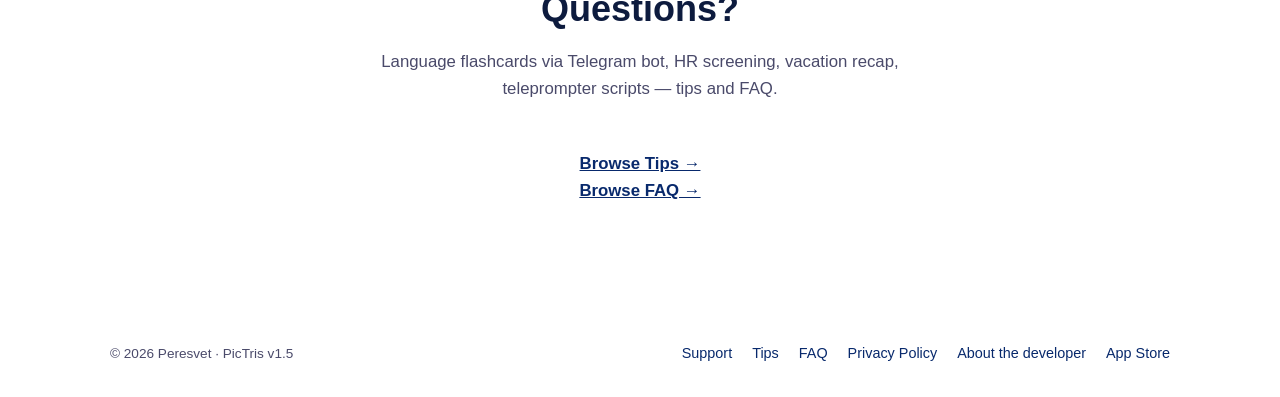
==== commit 3e2271d2: "Update FAQ, Tips, and Index pages with new Telegram bot integration - Enhanced the FAQ section with " ====
--- a/index.html
+++ b/index.html
@@ -5,7 +5,7 @@
     <meta name="viewport" content="width=device-width, initial-scale=1.0">
     <title>PicTris — Tetris meets your gallery</title>
     <meta name="description" content="PicTris — photo puzzle arcade: play Tetris over your gallery. Blogger Mode with teleprompter for creators, language tutors, and async HR screening. Free, offline, no ads.">
-    <meta name="keywords" content="pictris, tetris, photo, puzzle, gallery, video, blogger, teleprompter, language tutor, flashcards, HR screening, async interview, screen record">
+    <meta name="keywords" content="pictris, tetris, photo, puzzle, gallery, video, blogger, teleprompter, language tutor, flashcards, telegram bot, vocab cards, HR screening, async interview, screen record">
     <meta property="og:title" content="PicTris — Tetris meets your gallery">
     <meta property="og:description" content="Photo puzzle arcade: Tetris over your gallery. Blogger Mode for creators — reaction gameplay, screen record, face-cam. Free, offline, no ads.">
     <meta property="og:image" content="https://gromozekapp.github.io/Pictris_web/images/screenshots/1.png">
@@ -266,8 +266,9 @@
                     <article class="use-case-card">
                         <div class="use-case-icon" aria-hidden="true">📚</div>
                         <h3>Language tutors &amp; learners</h3>
-                        <p>Turn word flashcards into a Tetris session. Save card images to Photos, grant PicTris access to <strong>only those photos</strong>, and review vocabulary while you play.</p>
+                        <p>Generate vertical vocab cards with the Telegram bot <a href="https://t.me/Pictris_vocab_cards_bot" target="_blank" rel="noopener noreferrer">@Pictris_vocab_cards_bot</a> — word, transcription, example sentence, optional AI art. Save the PNGs to Photos, grant PicTris access to <strong>only those photos</strong>, and review while you play.</p>
                         <p>Record an oral exam in Blogger Mode: load questions into the teleprompter, answer on camera, then upload to cloud or social and <strong>send the link to your tutor</strong>.</p>
+                        <a href="https://t.me/Pictris_vocab_cards_bot" class="privacy-link" target="_blank" rel="noopener noreferrer">Open Telegram bot →</a>
                         <a href="tips.html#language-flashcards" class="privacy-link">Flashcard &amp; exam guide →</a>
                     </article>
                     <article class="use-case-card">
@@ -340,7 +341,7 @@
         <section class="section" id="faq-teaser" aria-labelledby="faq-teaser-heading">
             <div class="container">
                 <h2 class="section-title" id="faq-teaser-heading">Questions?</h2>
-                <p class="section-subtitle">Language flashcards, HR screening, vacation recap, teleprompter scripts — tips and FAQ.</p>
+                <p class="section-subtitle">Language flashcards via Telegram bot, HR screening, vacation recap, teleprompter scripts — tips and FAQ.</p>
                 <a href="tips.html" class="privacy-link">Browse Tips →</a>
                 <a href="faq.html" class="privacy-link">Browse FAQ →</a>
             </div>
--- a/css/main.css
+++ b/css/main.css
@@ -765,6 +765,17 @@
   padding-top: 0;
 }
 
+.tip-section .video-wrapper {
+  margin: 24px auto;
+}
+
+.tip-video-caption {
+  text-align: center;
+  color: var(--text-muted);
+  font-size: 0.9rem;
+  margin: -8px 0 24px;
+}
+
 .tip-code {
   background: var(--surface-solid);
   border: 1px solid var(--surface-border);
@@ -779,6 +790,30 @@
 
 .tip-footer-link {
   margin-top: 32px;
+}
+
+.bot-cta {
+  display: inline-block;
+  margin: 4px 0 16px;
+  padding: 12px 20px;
+  font-weight: 600;
+  font-size: 1.05rem;
+  color: #fff;
+  background: #2aabee;
+  border-radius: 12px;
+  text-decoration: none;
+  box-shadow: var(--shadow);
+  transition: background 0.2s ease, transform 0.15s ease;
+}
+
+.bot-cta:hover {
+  color: #fff;
+  background: #229ed9;
+  transform: translateY(-1px);
+}
+
+.use-case-card .privacy-link + .privacy-link {
+  margin-left: 16px;
 }
 
 .page-hero-img {
